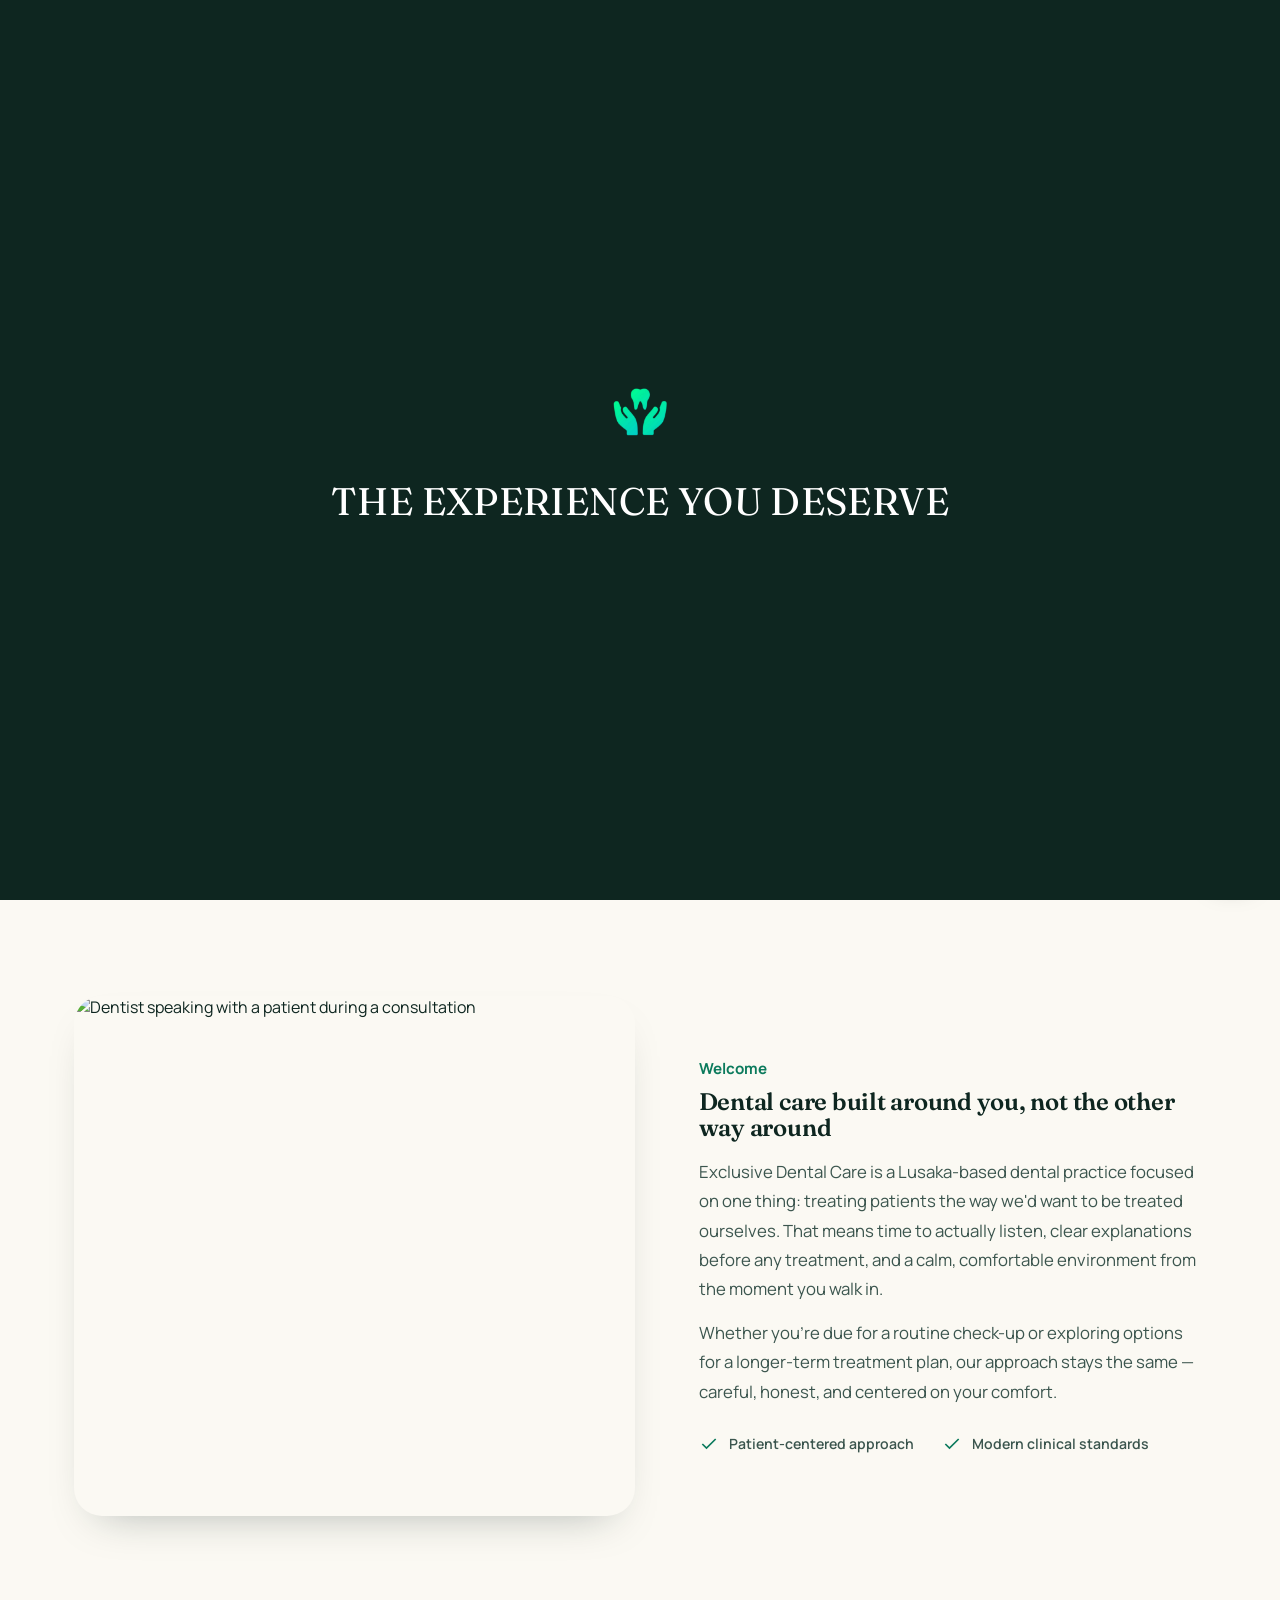
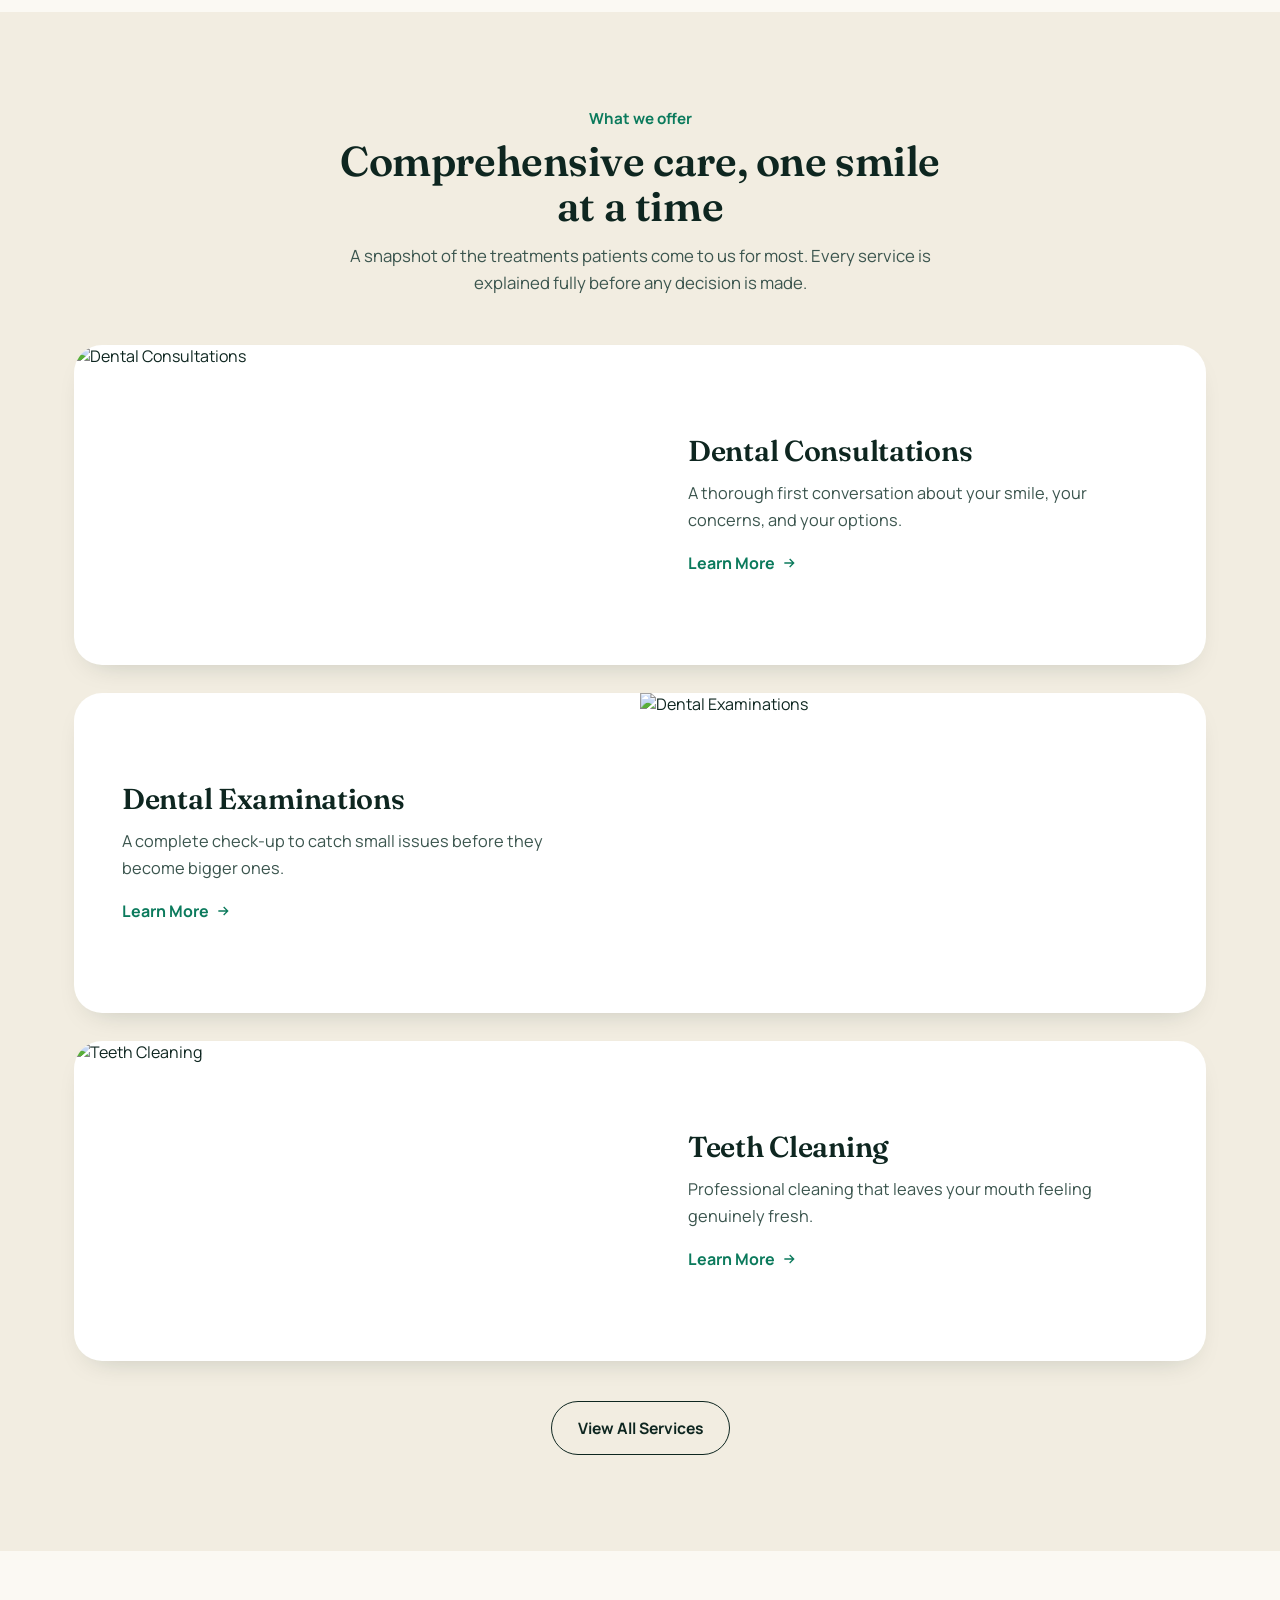
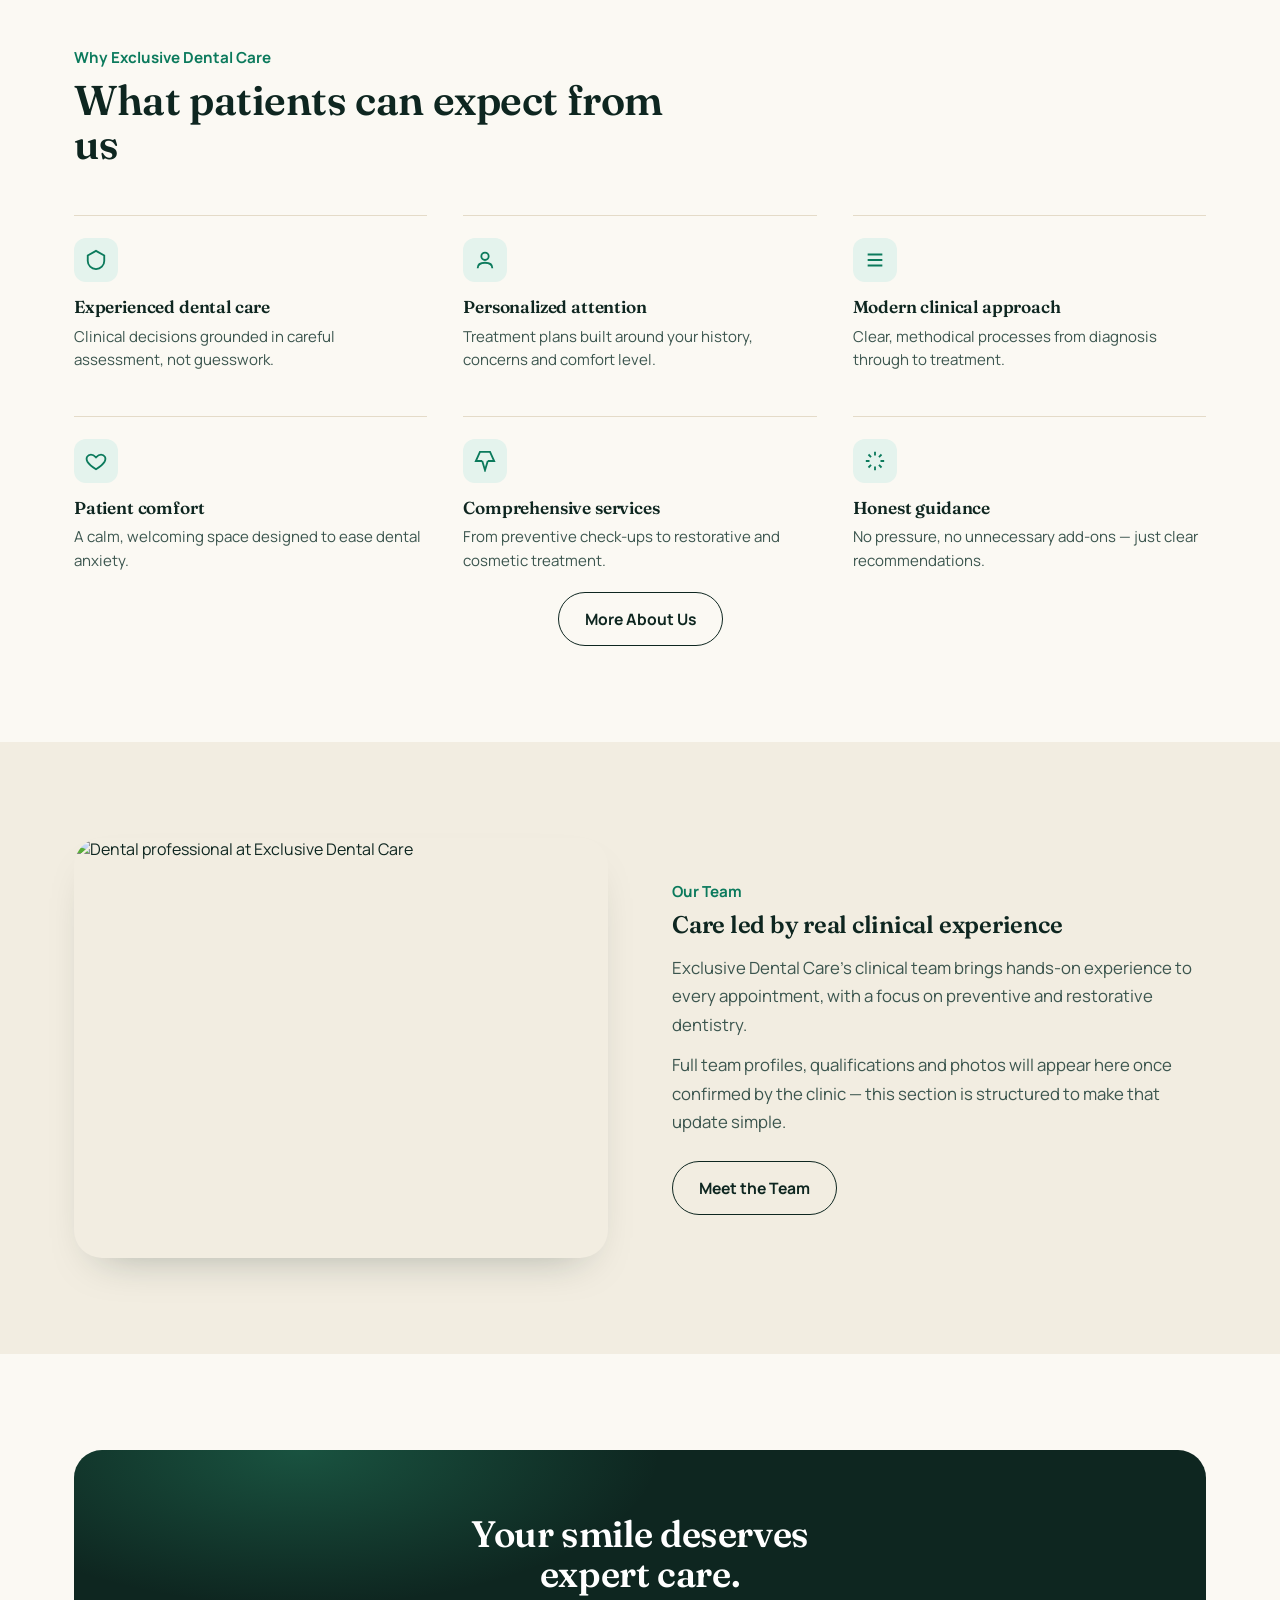
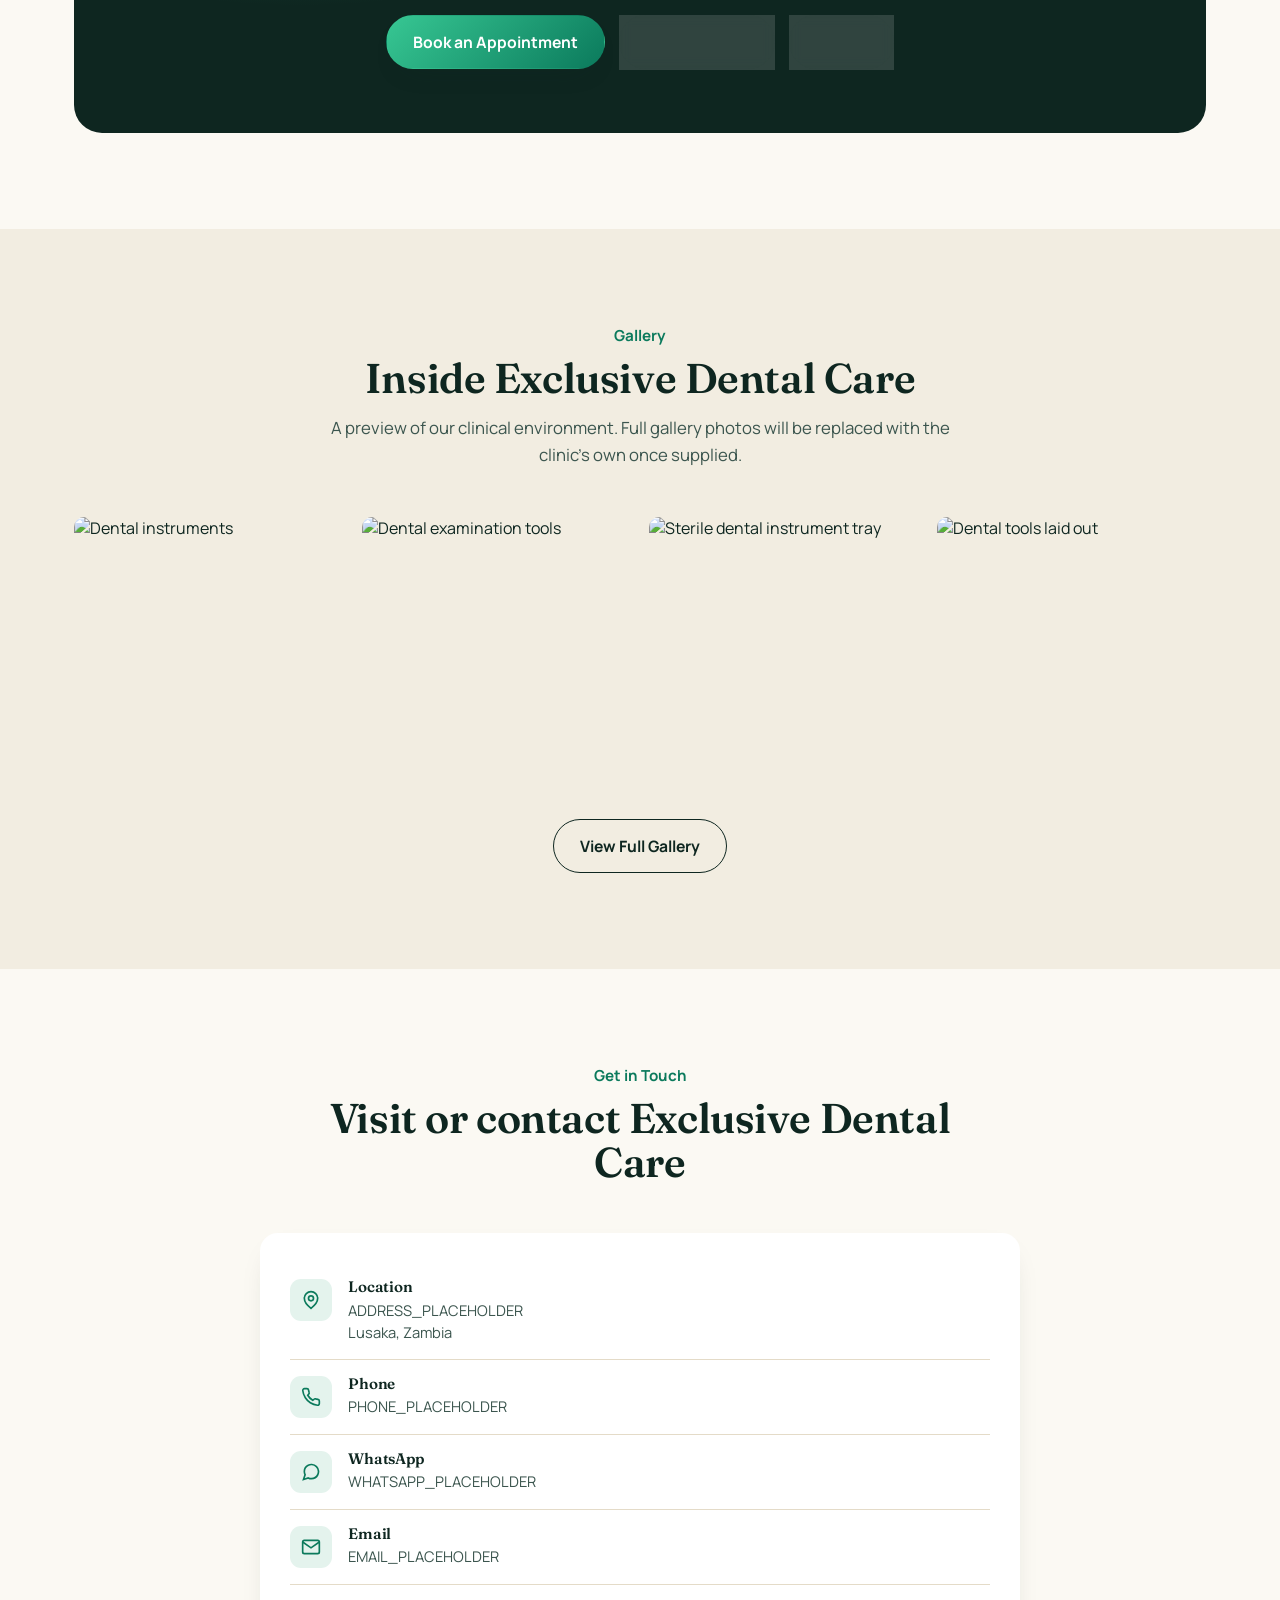
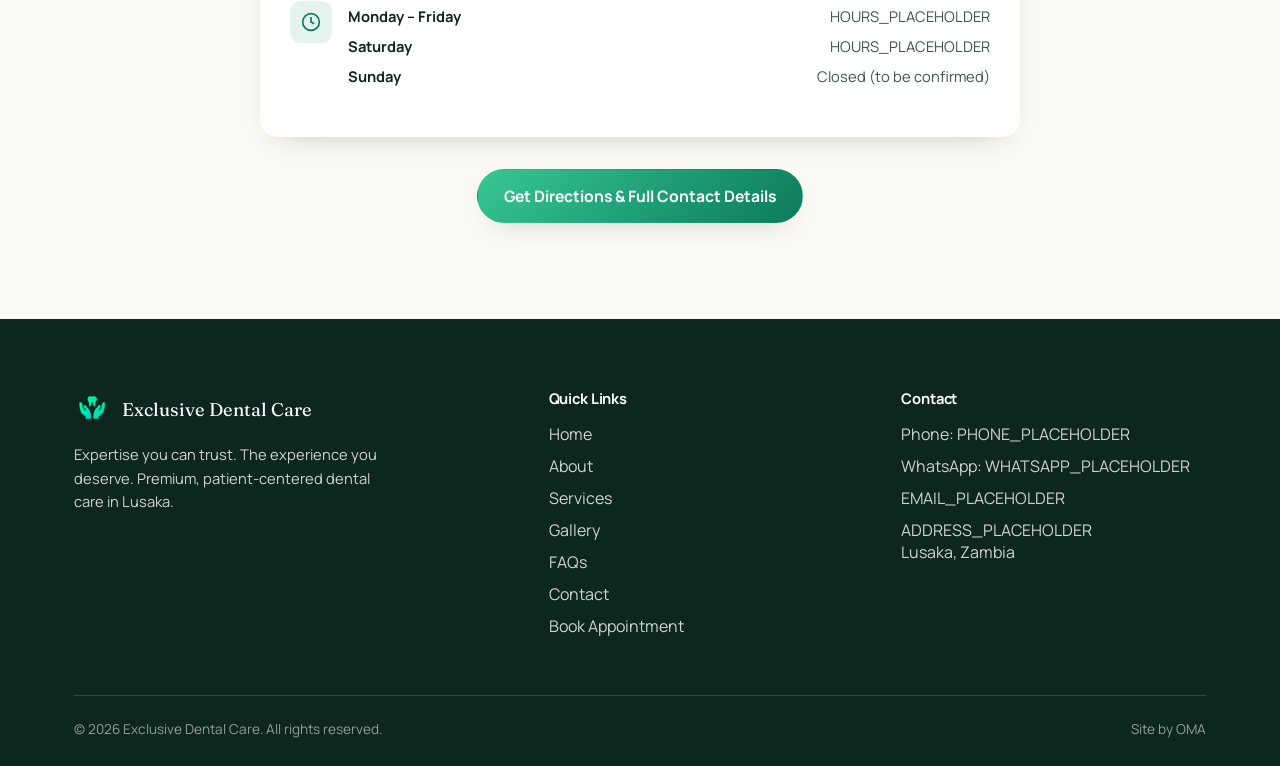
==== index.html @ cfd2ac11 "Add files via upload" ====
<!DOCTYPE html>
<html lang="en">
<head>
<meta charset="UTF-8">
<meta name="viewport" content="width=device-width, initial-scale=1.0">
<title>Exclusive Dental Care | Premium Dentist in Lusaka, Zambia</title>
<meta name="description" content="Exclusive Dental Care is a premium dental clinic in Lusaka, Zambia. Expertise you can trust, the experience you deserve — book your appointment today.">
<meta property="og:title" content="Exclusive Dental Care | Lusaka, Zambia">
<meta property="og:description" content="Premium, patient-centered dental care in Lusaka. Expertise you can trust. The experience you deserve.">
<meta property="og:type" content="website">
<meta property="og:image" content="assets/images/logo.png">
<link rel="icon" href="assets/images/logo.png">
<link rel="stylesheet" href="assets/css/style.css">
</head>
<body>

<div id="welcome" role="dialog" aria-label="Welcome animation">
  <img class="w-logo" src="assets/images/logo.png" alt="">
  <div class="w-line-wrap">
    <div class="w-line l1">EXPERTISE YOU CAN TRUST</div>
    <div class="w-line l2">THE EXPERIENCE YOU DESERVE</div>
  </div>
</div>

<a href="#main" class="skip-link">Skip to content</a>

<header class="nav" data-scrolled="false">
  <div class="container">
    <a href="index.html" class="brand"><img src="assets/images/logo.png" alt="Exclusive Dental Care logo"><span>Exclusive Dental Care</span></a>
    <nav class="nav-links" aria-label="Primary">
      <a href="index.html" aria-current="page">Home</a>
      <a href="about.html">About</a>
      <a href="services.html">Services</a>
      <a href="team.html">Our Team</a>
      <a href="gallery.html">Gallery</a>
      <a href="faq.html">FAQs</a>
      <a href="contact.html">Contact</a>
    </nav>
    <div class="nav-cta">
      <a href="appointment.html" class="btn btn-primary btn-sm">Book Appointment</a>
    </div>
    <button class="nav-burger" aria-expanded="false" aria-controls="mobileMenu" aria-label="Open menu"><span></span><span></span><span></span></button>
  </div>
</header>
<nav class="mobile-menu" id="mobileMenu" data-open="false" aria-label="Mobile">
  <a href="index.html">Home</a>
  <a href="about.html">About</a>
  <a href="services.html">Services</a>
  <a href="team.html">Our Team</a>
  <a href="gallery.html">Gallery</a>
  <a href="faq.html">FAQs</a>
  <a href="contact.html">Contact</a>
  <div class="mm-cta">
    <a href="appointment.html" class="btn btn-primary btn-block">Book an Appointment</a>
    <a href="#" data-whatsapp class="btn btn-whatsapp btn-block">WhatsApp Us</a>
    <a href="#" data-tel class="btn btn-ghost btn-block">Call the Clinic</a>
  </div>
</nav>

<main id="main">

  <section class="hero">
    <div class="hero-slides">
      <div class="hero-slide" data-active="true" style="background-image:url('https://images.unsplash.com/photo-1777331903190-341a3dd0441b?auto=format&fit=crop&w=1800&q=80')"></div>
      <div class="hero-slide" style="background-image:url('https://images.unsplash.com/photo-1698749778813-ad5f2814e50f?auto=format&fit=crop&w=1800&q=80')"></div>
    </div>
    <div class="hero-content">
      <div class="hero-inner">
        <span class="hero-kicker">Lusaka, Zambia · Open Daily</span>
        <h1 class="hero-headline">
          <span class="hh-text" data-active="true">Expertise You Can Trust</span>
          <span class="hh-text">The Experience You Deserve</span>
        </h1>
        <p class="hero-sub">Premium, patient-centered dental care in Lusaka — from routine check-ups to advanced restorative treatment.</p>
        <div class="hero-ctas">
          <a href="appointment.html" class="btn btn-primary">Book an Appointment</a>
          <a href="services.html" class="btn btn-light">Explore Our Services</a>
        </div>
      </div>
    </div>
    <div class="hero-dots" aria-hidden="true">
      <button data-active="true" aria-label="Slide 1"></button>
      <button aria-label="Slide 2"></button>
    </div>
  </section>

  <section>
    <div class="container intro-grid">
      <img src="https://images.unsplash.com/photo-1777331903190-341a3dd0441b?auto=format&fit=crop&w=1200&q=80" alt="Dentist speaking with a patient during a consultation" loading="lazy" class="reveal">
      <div class="intro-copy reveal">
        <span class="kicker">Welcome</span>
        <h2>Dental care built around you, not the other way around</h2>
        <p>Exclusive Dental Care is a Lusaka-based dental practice focused on one thing: treating patients the way we'd want to be treated ourselves. That means time to actually listen, clear explanations before any treatment, and a calm, comfortable environment from the moment you walk in.</p>
        <p>Whether you're due for a routine check-up or exploring options for a longer-term treatment plan, our approach stays the same — careful, honest, and centered on your comfort.</p>
        <div class="badge-row">
          <span class="badge"><svg width="20" height="20" viewBox="0 0 24 24" fill="none" stroke="currentColor" stroke-width="2"><path d="M20 6 9 17l-5-5"/></svg>Patient-centered approach</span>
          <span class="badge"><svg width="20" height="20" viewBox="0 0 24 24" fill="none" stroke="currentColor" stroke-width="2"><path d="M20 6 9 17l-5-5"/></svg>Modern clinical standards</span>
        </div>
      </div>
    </div>
  </section>

  <section style="background:var(--sand)">
    <div class="container">
      <div class="section-head center reveal">
        <span class="kicker">What we offer</span>
        <h2>Comprehensive care, one smile at a time</h2>
        <p>A snapshot of the treatments patients come to us for most. Every service is explained fully before any decision is made.</p>
      </div>
      <div class="feature-cards" id="servicesPreview"></div>
      <div style="text-align:center;margin-top:40px" class="reveal">
        <a href="services.html" class="btn btn-ghost">View All Services</a>
      </div>
    </div>
  </section>

  <section>
    <div class="container">
      <div class="section-head reveal">
        <span class="kicker">Why Exclusive Dental Care</span>
        <h2>What patients can expect from us</h2>
      </div>
      <div class="feature-row">
        <div class="feature reveal">
          <div class="ficon"><svg width="22" height="22" viewBox="0 0 24 24" fill="none" stroke="currentColor" stroke-width="2"><path d="M12 2 3 7v6c0 5 4 8.5 9 9 5-.5 9-4 9-9V7z"/></svg></div>
          <h3>Experienced dental care</h3>
          <p>Clinical decisions grounded in careful assessment, not guesswork.</p>
        </div>
        <div class="feature reveal">
          <div class="ficon"><svg width="22" height="22" viewBox="0 0 24 24" fill="none" stroke="currentColor" stroke-width="2"><circle cx="12" cy="8" r="4"/><path d="M4 21c0-4 3.5-6 8-6s8 2 8 6"/></svg></div>
          <h3>Personalized attention</h3>
          <p>Treatment plans built around your history, concerns and comfort level.</p>
        </div>
        <div class="feature reveal">
          <div class="ficon"><svg width="22" height="22" viewBox="0 0 24 24" fill="none" stroke="currentColor" stroke-width="2"><path d="M4 12h16M4 6h16M4 18h16"/></svg></div>
          <h3>Modern clinical approach</h3>
          <p>Clear, methodical processes from diagnosis through to treatment.</p>
        </div>
        <div class="feature reveal">
          <div class="ficon"><svg width="22" height="22" viewBox="0 0 24 24" fill="none" stroke="currentColor" stroke-width="2"><path d="M12 21s-7-4.35-9.5-8.5C.5 8.5 3 5 6.5 5c2 0 3.5 1 5.5 3 2-2 3.5-3 5.5-3 3.5 0 6 3.5 4 7.5C19 16.65 12 21 12 21Z"/></svg></div>
          <h3>Patient comfort</h3>
          <p>A calm, welcoming space designed to ease dental anxiety.</p>
        </div>
        <div class="feature reveal">
          <div class="ficon"><svg width="22" height="22" viewBox="0 0 24 24" fill="none" stroke="currentColor" stroke-width="2"><path d="M9 12 2 12 6.5 2h11L22 12h-7"/><path d="m9 12 3 10 3-10"/></svg></div>
          <h3>Comprehensive services</h3>
          <p>From preventive check-ups to restorative and cosmetic treatment.</p>
        </div>
        <div class="feature reveal">
          <div class="ficon"><svg width="22" height="22" viewBox="0 0 24 24" fill="none" stroke="currentColor" stroke-width="2"><path d="M12 2v4M12 18v4M4.9 4.9l2.8 2.8M16.3 16.3l2.8 2.8M2 12h4M18 12h4M4.9 19.1l2.8-2.8M16.3 7.7l2.8-2.8"/></svg></div>
          <h3>Honest guidance</h3>
          <p>No pressure, no unnecessary add-ons — just clear recommendations.</p>
        </div>
      </div>
      <div style="text-align:center;margin-top:12px" class="reveal">
        <a href="about.html" class="btn btn-ghost">More About Us</a>
      </div>
    </div>
  </section>

  <section style="background:var(--sand)">
    <div class="container two-col">
      <img src="https://images.unsplash.com/photo-1777445826358-f95518f49b44?auto=format&fit=crop&w=1000&q=80" alt="Dental professional at Exclusive Dental Care" loading="lazy" style="border-radius:var(--radius-lg);box-shadow:var(--shadow-soft);height:420px;width:100%;object-fit:cover" class="reveal">
      <div class="reveal">
        <span class="kicker">Our Team</span>
        <h2 style="margin-bottom:16px">Care led by real clinical experience</h2>
        <p style="color:var(--ink-soft);line-height:1.7;font-size:1.05rem;margin-bottom:12px">Exclusive Dental Care's clinical team brings hands-on experience to every appointment, with a focus on preventive and restorative dentistry.</p>
        <p style="color:var(--ink-soft);line-height:1.7;font-size:1.05rem;">Full team profiles, qualifications and photos will appear here once confirmed by the clinic — this section is structured to make that update simple.</p>
        <div style="margin-top:24px"><a href="team.html" class="btn btn-ghost">Meet the Team</a></div>
      </div>
    </div>
  </section>

  <section>
    <div class="container">
      <div class="cta-band reveal">
        <h2>Your smile deserves expert care.</h2>
        <div class="cta-row">
          <a href="appointment.html" class="btn btn-primary">Book an Appointment</a>
          <a href="#" data-whatsapp class="btn btn-light">WhatsApp Us</a>
          <a href="#" data-tel class="btn btn-light">Call Us</a>
        </div>
      </div>
    </div>
  </section>

  <section style="background:var(--sand)">
    <div class="container">
      <div class="section-head center reveal">
        <span class="kicker">Gallery</span>
        <h2>Inside Exclusive Dental Care</h2>
        <p>A preview of our clinical environment. Full gallery photos will be replaced with the clinic's own once supplied.</p>
      </div>
      <div class="gallery-strip reveal">
        <a href="gallery.html"><img src="https://images.unsplash.com/photo-1642844744022-d76a9af3711a?auto=format&fit=crop&w=500&q=80" alt="Dental instruments" loading="lazy"></a>
        <a href="gallery.html"><img src="https://images.unsplash.com/photo-1606811856475-5e6fcdc6e509?auto=format&fit=crop&w=500&q=80" alt="Dental examination tools" loading="lazy"></a>
        <a href="gallery.html"><img src="https://images.unsplash.com/photo-1643660527090-bea721ad71f8?auto=format&fit=crop&w=500&q=80" alt="Sterile dental instrument tray" loading="lazy"></a>
        <a href="gallery.html"><img src="https://images.unsplash.com/photo-1643660527095-bfb19b49994a?auto=format&fit=crop&w=500&q=80" alt="Dental tools laid out" loading="lazy"></a>
      </div>
      <div style="text-align:center;margin-top:32px" class="reveal"><a href="gallery.html" class="btn btn-ghost">View Full Gallery</a></div>
    </div>
  </section>

  <section>
    <div class="container">
      <div class="section-head center reveal">
        <span class="kicker">Get in Touch</span>
        <h2>Visit or contact Exclusive Dental Care</h2>
      </div>
      <div class="contact-info-card reveal" style="max-width:760px;margin:0 auto">
        <div class="contact-row">
          <div class="ic"><svg width="20" height="20" viewBox="0 0 24 24" fill="none" stroke="currentColor" stroke-width="2"><path d="M20 10c0 6-8 12-8 12S4 16 4 10a8 8 0 1 1 16 0Z"/><circle cx="12" cy="10" r="3"/></svg></div>
          <div><h4>Location</h4><p data-address-display></p></div>
        </div>
        <div class="contact-row">
          <div class="ic"><svg width="20" height="20" viewBox="0 0 24 24" fill="none" stroke="currentColor" stroke-width="2"><path d="M22 16.92v3a2 2 0 0 1-2.18 2 19.8 19.8 0 0 1-8.63-3.07 19.5 19.5 0 0 1-6-6A19.8 19.8 0 0 1 2.11 4.18 2 2 0 0 1 4.1 2h3a2 2 0 0 1 2 1.72c.12.9.33 1.79.63 2.65a2 2 0 0 1-.45 2.11L8.09 9.91a16 16 0 0 0 6 6l1.43-1.19a2 2 0 0 1 2.11-.45c.86.3 1.75.51 2.65.63A2 2 0 0 1 22 16.92Z"/></svg></div>
          <div><h4>Phone</h4><a href="#" data-tel data-phone-display></a></div>
        </div>
        <div class="contact-row">
          <div class="ic"><svg width="20" height="20" viewBox="0 0 24 24" fill="none" stroke="currentColor" stroke-width="2"><path d="M21 11.5a8.38 8.38 0 0 1-.9 3.8 8.5 8.5 0 0 1-7.6 4.7 8.38 8.38 0 0 1-3.8-.9L3 21l1.9-5.7a8.38 8.38 0 0 1-.9-3.8 8.5 8.5 0 0 1 4.7-7.6 8.38 8.38 0 0 1 3.8-.9h.5a8.48 8.48 0 0 1 8 8v.5Z"/></svg></div>
          <div><h4>WhatsApp</h4><a href="#" data-whatsapp data-whatsapp-display></a></div>
        </div>
        <div class="contact-row">
          <div class="ic"><svg width="20" height="20" viewBox="0 0 24 24" fill="none" stroke="currentColor" stroke-width="2"><rect x="2" y="4" width="20" height="16" rx="2"/><path d="m22 6-10 7L2 6"/></svg></div>
          <div><h4>Email</h4><a href="#" data-mail data-email-display></a></div>
        </div>
        <div class="contact-row">
          <div class="ic"><svg width="20" height="20" viewBox="0 0 24 24" fill="none" stroke="currentColor" stroke-width="2"><circle cx="12" cy="12" r="10"/><path d="M12 6v6l4 2"/></svg></div>
          <div style="flex:1" data-hours></div>
        </div>
      </div>
      <div style="text-align:center;margin-top:32px" class="reveal"><a href="contact.html" class="btn btn-primary">Get Directions &amp; Full Contact Details</a></div>
    </div>
  </section>

</main>

<footer>
  <div class="container">
    <div class="footer-grid">
      <div>
        <div class="footer-brand"><img src="assets/images/logo.png" alt=""><span>Exclusive Dental Care</span></div>
        <p style="max-width:34ch;line-height:1.6;font-size:.92rem;">Expertise you can trust. The experience you deserve. Premium, patient-centered dental care in Lusaka.</p>
      </div>
      <div>
        <h4>Quick Links</h4>
        <ul>
          <li><a href="index.html">Home</a></li>
          <li><a href="about.html">About</a></li>
          <li><a href="services.html">Services</a></li>
          <li><a href="gallery.html">Gallery</a></li>
          <li><a href="faq.html">FAQs</a></li>
          <li><a href="contact.html">Contact</a></li>
          <li><a href="appointment.html">Book Appointment</a></li>
        </ul>
      </div>
      <div>
        <h4>Contact</h4>
        <ul>
          <li><a href="#" data-tel>Phone: <span data-phone-display></span></a></li>
          <li><a href="#" data-whatsapp>WhatsApp: <span data-whatsapp-display></span></a></li>
          <li><a href="#" data-mail data-email-display></a></li>
          <li><span data-address-display></span></li>
        </ul>
      </div>
    </div>
    <div class="footer-bottom">
      <span>© <span data-year></span> Exclusive Dental Care. All rights reserved.</span>
      <span>Site by OMA</span>
    </div>
  </div>
</footer>

<div class="lightbox" data-open="false"><button class="lightbox-close" aria-label="Close">✕</button><img src="" alt=""></div>

<script src="assets/js/config.js"></script>
<script>
  const grid = document.getElementById('servicesPreview');
  SERVICES.slice(0,3).forEach(s => {
    grid.insertAdjacentHTML('beforeend', `
      <div class="card-feature reveal">
        <div class="cf-img"><img src="${s.image}" alt="${s.name}" loading="lazy"></div>
        <div class="cf-body">
          <h3>${s.name}</h3>
          <p>${s.short}</p>
          <a class="card-link" href="services.html#${s.id}">Learn More <svg width="16" height="16" viewBox="0 0 24 24" fill="none" stroke="currentColor" stroke-width="2"><path d="M5 12h14M13 6l6 6-6 6"/></svg></a>
        </div>
      </div>`);
  });
</script>
<button class="wa-float" data-whatsapp aria-label="Chat on WhatsApp">
  <svg width="28" height="28" viewBox="0 0 24 24" fill="currentColor"><path d="M12.04 2C6.58 2 2.13 6.45 2.13 11.91c0 1.75.46 3.45 1.32 4.95L2 22l5.29-1.39a9.9 9.9 0 0 0 4.75 1.21h.01c5.46 0 9.9-4.45 9.9-9.91C21.96 6.45 17.5 2 12.04 2Zm5.8 14.01c-.24.68-1.4 1.3-1.93 1.38-.5.08-1.12.11-1.8-.11-.42-.13-.95-.31-1.64-.6-2.88-1.24-4.75-4.14-4.9-4.33-.14-.19-1.17-1.56-1.17-2.98s.73-2.11 1-2.4c.24-.27.53-.34.71-.34h.5c.16 0 .38-.02.58.45.24.56.8 1.94.87 2.08.07.14.11.31.02.5-.09.19-.14.31-.28.47-.14.16-.29.36-.42.48-.14.13-.29.28-.13.55.16.27.71 1.17 1.53 1.9 1.05.94 1.94 1.23 2.21 1.37.27.14.43.12.59-.05.16-.17.68-.79.87-1.06.19-.27.37-.22.61-.13.25.09 1.6.75 1.87.89.27.14.45.2.51.32.07.12.07.68-.17 1.36Z"/></svg>
</button>
<script src="assets/js/main.js"></script>
</body>
</html>
---- assets/css/style.css ----
/* =========================================================================
   EXCLUSIVE DENTAL CARE — DESIGN SYSTEM
   Palette:  deep teal ink, emerald-to-teal brand gradient, warm cream base,
             soft sand surface, quiet gold hairline accent (used sparingly).
   Type:     Fraunces (display/serif) + Manrope (body/UI)
   ========================================================================= */

@import url('https://fonts.googleapis.com/css2?family=Fraunces:opsz,wght@9..144,400;9..144,500;9..144,600;9..144,700&family=Manrope:wght@400;500;600;700;800&display=swap');

:root{
  --ink:        #0E2620;
  --ink-soft:   #3B554E;
  --teal-deep:  #0B7A5C;
  --teal:       #12966E;
  --teal-light: #37C793;
  --teal-pale:  #E4F3ED;
  --gold:       #B8933B;
  --cream:      #FBF9F3;
  --sand:       #F2EDE1;
  --sand-line:  #E4DBC8;
  --white:      #FFFFFF;
  --shadow-soft: 0 20px 45px -25px rgba(14,38,32,.35);
  --shadow-card: 0 12px 30px -18px rgba(14,38,32,.28);
  --radius-lg: 28px;
  --radius-md: 18px;
  --radius-sm: 10px;
  --maxw: 1180px;
  --nav-h: 84px;
  --ease: cubic-bezier(.22,.61,.36,1);
}

*,*::before,*::after{ box-sizing:border-box; }
html{ scroll-behavior:smooth; scroll-padding-top: var(--nav-h); }
@media (prefers-reduced-motion: reduce){
  html{ scroll-behavior:auto; }
  *,*::before,*::after{ animation-duration:.001ms !important; animation-iteration-count:1 !important; transition-duration:.001ms !important; scroll-behavior:auto !important; }
}

body{
  margin:0;
  font-family:'Manrope',sans-serif;
  color:var(--ink);
  background:var(--cream);
  -webkit-font-smoothing:antialiased;
  overflow-x:hidden;
}

img{ max-width:100%; display:block; }
a{ color:inherit; text-decoration:none; }
button{ font-family:inherit; cursor:pointer; }
ul{ margin:0; padding:0; list-style:none; }
h1,h2,h3,h4{ font-family:'Fraunces',serif; margin:0; font-weight:600; letter-spacing:-.01em; line-height:1.08; }
p{ margin:0; }

.container{ max-width:var(--maxw); margin:0 auto; padding:0 24px; }
section{ padding: 96px 0; }
@media (max-width:720px){ section{ padding:64px 0; } }

.eyebrow-free{ /* intentionally no ALL-CAPS eyebrow labels used site-wide */ }

/* ---------- focus & accessibility ---------- */
a:focus-visible, button:focus-visible, input:focus-visible, textarea:focus-visible, select:focus-visible{
  outline: 3px solid var(--teal-light);
  outline-offset: 3px;
  border-radius: 6px;
}
.skip-link{
  position:absolute; left:12px; top:-60px; background:var(--ink); color:#fff;
  padding:10px 16px; border-radius:8px; z-index:1000; transition:top .2s var(--ease);
}
.skip-link:focus{ top:12px; }

/* ---------- buttons ---------- */
.btn{
  display:inline-flex; align-items:center; justify-content:center; gap:8px;
  padding:15px 26px; border-radius:100px; font-weight:700; font-size:.98rem;
  border:1.5px solid transparent; transition:transform .25s var(--ease), box-shadow .25s var(--ease), background .25s var(--ease), color .25s var(--ease);
  white-space:nowrap;
}
.btn-primary{ background:linear-gradient(135deg,var(--teal-light),var(--teal-deep)); color:#fff; box-shadow:var(--shadow-card); }
.btn-primary:hover{ transform:translateY(-2px); box-shadow:0 18px 34px -16px rgba(11,122,92,.55); }
.btn-ghost{ background:transparent; color:var(--ink); border-color:var(--ink); }
.btn-ghost:hover{ background:var(--ink); color:#fff; }
.btn-whatsapp{ background:#fff; color:var(--teal-deep); border-color:var(--teal-deep); }
.btn-whatsapp:hover{ background:var(--teal-deep); color:#fff; }
.btn-light{ background:rgba(255,255,255,.14); color:#fff; border-color:rgba(255,255,255,.55); backdrop-filter:blur(6px); }
.btn-light:hover{ background:#fff; color:var(--teal-deep); }
.btn-sm{ padding:10px 20px; font-size:.88rem; }
.btn-block{ width:100%; }

/* ---------- welcome intro animation ---------- */
#welcome{
  position:fixed; inset:0; z-index:9999; background:var(--ink);
  display:flex; align-items:center; justify-content:center; flex-direction:column;
  gap:28px; transition:opacity .7s var(--ease), visibility .7s var(--ease);
}
#welcome[data-hide="true"]{ opacity:0; visibility:hidden; pointer-events:none; }
#welcome .w-logo{ width:74px; height:74px; opacity:0; transform:scale(.85); animation:wFade .9s var(--ease) forwards; }
.w-line-wrap{ position:relative; width:min(92vw,760px); min-height:2.6em; }
#welcome .w-line{
  position:absolute; inset:0; display:flex; align-items:center; justify-content:center;
  font-family:'Fraunces',serif; color:#fff; font-size:clamp(1.35rem,4.4vw,2.4rem);
  text-align:center; opacity:0; padding:0 24px; letter-spacing:.01em;
}
#welcome .w-line.l1{ animation:wFadeInOut 1.55s var(--ease) .5s forwards; }
#welcome .w-line.l2{ animation:wFade .9s var(--ease) 2.05s forwards; }
@keyframes wFade{ from{ opacity:0; transform:translateY(10px);} to{ opacity:1; transform:translateY(0);} }
@keyframes wFadeInOut{
  0%{ opacity:0; transform:translateY(10px); }
  18%{ opacity:1; transform:translateY(0); }
  72%{ opacity:1; transform:translateY(0); }
  100%{ opacity:0; transform:translateY(-10px); }
}
@media (prefers-reduced-motion: reduce){
  #welcome{ transition:none; }
  #welcome .w-logo{ animation:none !important; opacity:1 !important; transform:none !important; }
  #welcome .w-line{ animation:none !important; }
  #welcome .w-line.l1{ opacity:0 !important; }
  #welcome .w-line.l2{ opacity:1 !important; position:relative !important; }
}

/* ---------- navigation ---------- */
.nav{
  position:fixed; top:0; left:0; right:0; z-index:500; height:var(--nav-h);
  display:flex; align-items:center; background:rgba(251,249,243,.85); backdrop-filter:blur(10px);
  border-bottom:1px solid transparent; transition:border-color .3s, background .3s;
}
.nav[data-scrolled="true"]{ border-color:var(--sand-line); }
.nav .container{ display:flex; align-items:center; justify-content:space-between; width:100%; }
.brand{ display:flex; align-items:center; gap:12px; font-family:'Fraunces',serif; font-weight:600; font-size:1.18rem; color:var(--ink); }
.brand img{ width:38px; height:38px; }
.nav-links{ display:flex; align-items:center; gap:34px; }
.nav-links a{ font-weight:600; font-size:.96rem; color:var(--ink-soft); transition:color .2s; position:relative; }
.nav-links a:hover, .nav-links a[aria-current="page"]{ color:var(--teal-deep); }
.nav-links a[aria-current="page"]::after{ content:""; position:absolute; left:0; right:0; bottom:-8px; height:2px; background:var(--teal-deep); border-radius:2px; }
.nav-cta{ display:flex; align-items:center; gap:12px; }
.nav-burger{ display:none; }

@media (max-width:960px){
  .nav-links{ display:none; }
  .nav-cta .btn:not(.btn-primary){ display:none; }
  .nav-burger{
    display:flex; flex-direction:column; gap:5px; width:42px; height:42px;
    align-items:center; justify-content:center; background:var(--ink); border:none;
    border-radius:12px; z-index:600; transition:background .2s;
  }
  .nav-burger span{ width:18px; height:2px; background:#fff; border-radius:2px; transition:transform .3s var(--ease), opacity .3s var(--ease); }
  .nav-burger[aria-expanded="true"] span:nth-child(1){ transform:translateY(7px) rotate(45deg); }
  .nav-burger[aria-expanded="true"] span:nth-child(2){ opacity:0; }
  .nav-burger[aria-expanded="true"] span:nth-child(3){ transform:translateY(-7px) rotate(-45deg); }

  .mobile-menu{
    position:fixed; inset:0; top:var(--nav-h); background:var(--cream); z-index:400;
    transform:translateX(100%); transition:transform .4s var(--ease);
    padding:32px 24px; display:flex; flex-direction:column; gap:6px; overflow-y:auto;
  }
  .mobile-menu[data-open="true"]{ transform:translateX(0); }
  .mobile-menu a{ font-family:'Fraunces',serif; font-size:1.5rem; padding:14px 4px; border-bottom:1px solid var(--sand-line); color:var(--ink); }
  .mobile-menu .mm-cta{ margin-top:20px; display:flex; flex-direction:column; gap:12px; }
}
@media (min-width:961px){ .mobile-menu{ display:none; } }

/* ---------- hero ---------- */
.hero{
  position:relative; min-height:100vh; min-height:100svh; display:flex; align-items:flex-end;
  color:#fff; overflow:hidden; padding-top:var(--nav-h);
}
.hero-slides{ position:absolute; inset:0; z-index:0; }
.hero-slide{
  position:absolute; inset:0; background-size:cover; background-position:center;
  opacity:0; transition:opacity 1.6s var(--ease);
}
.hero-slide[data-active="true"]{ opacity:1; }
.hero-slides::after{
  content:""; position:absolute; inset:0;
  background:linear-gradient(180deg, rgba(11,26,22,.35) 0%, rgba(11,26,22,.55) 55%, rgba(8,20,17,.92) 100%);
}
.hero-content{ position:relative; z-index:1; padding:0 24px 88px; width:100%; }
.hero-inner{ max-width:var(--maxw); margin:0 auto; text-align:left; display:flex; flex-direction:column; align-items:flex-start; gap:18px; }
.hero-kicker{
  color:var(--teal-light); font-weight:800; font-size:.82rem; letter-spacing:.14em;
  text-transform:uppercase; display:block;
}
.hero-headline{
  font-size:clamp(2.1rem,6vw,4.1rem); font-weight:600; max-width:14ch;
  min-height:2.3em; text-align:left; position:relative; width:100%;
}
.hero-headline .hh-text{
  opacity:0; transform:translateY(14px); transition:opacity .9s var(--ease), transform .9s var(--ease);
  position:absolute; inset:0; display:flex; align-items:center;
}
.hero-headline .hh-text[data-active="true"]{ opacity:1; transform:translateY(0); position:relative; }
.hero-sub{ font-size:1.08rem; color:rgba(255,255,255,.85); max-width:46ch; }
.hero-ctas{ display:flex; flex-wrap:wrap; gap:14px; justify-content:flex-start; margin-top:6px; }
.hero-dots{
  position:absolute; right:22px; top:50%; transform:translateY(-50%); z-index:2;
  display:flex; flex-direction:column; gap:10px; align-items:center;
}
.hero-dots button{
  width:6px; height:6px; border-radius:50%; background:rgba(255,255,255,.4);
  border:none; padding:0; transition:height .3s var(--ease), background .3s;
}
.hero-dots button[data-active="true"]{ height:28px; border-radius:6px; background:var(--teal-light); }
@media (max-width:640px){ .hero-dots{ right:14px; } }

/* floating whatsapp button — persistent, all pages */
.wa-float{
  position:fixed; right:20px; bottom:20px; width:56px; height:56px; border-radius:50%;
  background:#25D366; color:#fff; display:flex; align-items:center; justify-content:center;
  box-shadow:0 12px 28px -8px rgba(0,0,0,.4); z-index:450; transition:transform .25s var(--ease);
}
.wa-float:hover{ transform:scale(1.08); }
@media (max-width:640px){ .wa-float{ width:50px; height:50px; right:16px; bottom:16px; } }

/* ---------- section headers ---------- */
.section-head{ max-width:640px; margin-bottom:48px; }
.section-head.center{ margin-left:auto; margin-right:auto; text-align:center; }
.section-head h2{ font-size:clamp(1.7rem,3.4vw,2.6rem); }
.section-head p{ margin-top:14px; color:var(--ink-soft); font-size:1.05rem; line-height:1.6; }
.kicker{ color:var(--teal-deep); font-weight:700; font-size:.95rem; margin-bottom:10px; display:block; }

/* ---------- welcome/intro copy section ---------- */
.intro-grid{ display:grid; grid-template-columns:1.05fr .95fr; gap:64px; align-items:center; }
.intro-grid img{ border-radius:var(--radius-lg); box-shadow:var(--shadow-soft); width:100%; height:520px; object-fit:cover; }
.intro-copy p{ color:var(--ink-soft); line-height:1.75; font-size:1.05rem; margin-top:16px; }
.intro-copy p + p{ margin-top:14px; }
@media (max-width:900px){
  .intro-grid{ grid-template-columns:1fr; gap:36px; }
  .intro-grid img{ height:320px; order:-1; }
}

/* ---------- service cards (compact grid — used on services.html style contexts) ---------- */
.grid-3{ display:grid; grid-template-columns:repeat(3,1fr); gap:28px; }
.grid-4{ display:grid; grid-template-columns:repeat(4,1fr); gap:24px; }
@media (max-width:960px){ .grid-3{ grid-template-columns:repeat(2,1fr); } .grid-4{ grid-template-columns:repeat(2,1fr); } }
@media (max-width:620px){ .grid-3{ grid-template-columns:1fr; } .grid-4{ grid-template-columns:1fr; } }

.card{
  background:#fff; border-radius:var(--radius-md); overflow:hidden; box-shadow:var(--shadow-card);
  display:flex; flex-direction:column; transition:transform .35s var(--ease), box-shadow .35s var(--ease);
}
.card:hover{ transform:translateY(-6px); box-shadow:0 24px 40px -20px rgba(14,38,32,.32); }
.card img{ height:190px; width:100%; object-fit:cover; }
.card-body{ padding:24px; display:flex; flex-direction:column; gap:10px; flex:1; }
.card-body h3{ font-size:1.18rem; }
.card-body p{ color:var(--ink-soft); font-size:.96rem; line-height:1.55; flex:1; }
.card-link{ font-weight:700; color:var(--teal-deep); display:inline-flex; align-items:center; gap:6px; margin-top:4px; }
.card-link svg{ transition:transform .25s var(--ease); }
.card-link:hover svg{ transform:translateX(4px); }

/* ---------- big/full-width feature cards (homepage services preview) ---------- */
.feature-cards{ display:flex; flex-direction:column; gap:28px; }
.card-feature{
  display:grid; grid-template-columns:1fr 1fr; background:#fff; border-radius:var(--radius-lg);
  overflow:hidden; box-shadow:var(--shadow-card); transition:transform .35s var(--ease), box-shadow .35s var(--ease);
  min-height:320px;
}
.card-feature:hover{ transform:translateY(-6px); box-shadow:0 28px 46px -20px rgba(14,38,32,.32); }
.card-feature .cf-img{ height:100%; min-height:280px; overflow:hidden; }
.card-feature .cf-img img{ width:100%; height:100%; object-fit:cover; display:block; }
.card-feature .cf-body{ padding:44px 48px; display:flex; flex-direction:column; justify-content:center; gap:14px; }
.card-feature h3{ font-size:clamp(1.4rem,2.4vw,1.8rem); }
.card-feature p{ color:var(--ink-soft); font-size:1.02rem; line-height:1.65; }
.card-feature:nth-child(even){ grid-template-columns:1fr 1fr; }
.card-feature:nth-child(even) .cf-img{ order:2; }
.card-feature:nth-child(even) .cf-body{ order:1; }
@media (max-width:760px){
  .card-feature{ grid-template-columns:1fr; min-height:0; }
  .card-feature .cf-img{ height:230px; min-height:0; order:1 !important; }
  .card-feature .cf-body{ order:2 !important; padding:28px 26px; }
}

/* ---------- why-choose feature list ---------- */
.feature-row{ display:grid; grid-template-columns:repeat(3,1fr); gap:36px; }
@media (max-width:900px){ .feature-row{ grid-template-columns:1fr 1fr; } }
@media (max-width:600px){ .feature-row{ grid-template-columns:1fr; } }
.feature{ padding:8px 0; border-top:1px solid var(--sand-line); padding-top:22px; }
.feature .ficon{ width:44px; height:44px; border-radius:12px; background:var(--teal-pale); color:var(--teal-deep); display:flex; align-items:center; justify-content:center; margin-bottom:16px; }
.feature h3{ font-size:1.08rem; margin-bottom:8px; }
.feature p{ color:var(--ink-soft); font-size:.94rem; line-height:1.55; }

/* ---------- dark cta band ---------- */
.cta-band{ background:var(--ink); color:#fff; border-radius:var(--radius-lg); padding:64px 40px; text-align:center; position:relative; overflow:hidden; }
.cta-band::before{ content:""; position:absolute; inset:0; background:radial-gradient(600px 260px at 20% 0%, rgba(55,199,147,.28), transparent 60%); }
.cta-band > *{ position:relative; }
.cta-band h2{ color:#fff; font-size:clamp(1.6rem,3.6vw,2.3rem); max-width:16ch; margin:0 auto 22px; }
.cta-row{ display:flex; gap:14px; justify-content:center; flex-wrap:wrap; margin-top:10px; }

/* ---------- gallery preview strip ---------- */
.gallery-strip{ display:grid; grid-template-columns:repeat(4,1fr); gap:18px; }
.gallery-strip a{ border-radius:var(--radius-sm); overflow:hidden; aspect-ratio:1/1; display:block; position:relative; }
.gallery-strip img{ width:100%; height:100%; object-fit:cover; transition:transform .5s var(--ease); }
.gallery-strip a:hover img{ transform:scale(1.06); }
@media (max-width:760px){ .gallery-strip{ grid-template-columns:repeat(2,1fr); } }

/* ---------- footer ---------- */
footer{ background:var(--ink); color:rgba(255,255,255,.8); padding:72px 0 28px; }
.footer-grid{ display:grid; grid-template-columns:1.4fr 1fr 1fr; gap:48px; }
.footer-brand{ display:flex; align-items:center; gap:12px; margin-bottom:16px; }
.footer-brand img{ width:36px; height:36px; }
.footer-brand span{ font-family:'Fraunces',serif; color:#fff; font-size:1.15rem; }
footer h4{ font-family:'Manrope',sans-serif; font-weight:700; color:#fff; font-size:.92rem; margin-bottom:16px; }
footer ul li{ margin-bottom:10px; }
footer a:hover{ color:#fff; }
.footer-bottom{ border-top:1px solid rgba(255,255,255,.14); margin-top:48px; padding-top:24px; font-size:.85rem; display:flex; justify-content:space-between; flex-wrap:wrap; gap:10px; color:rgba(255,255,255,.55); }
@media (max-width:760px){ .footer-grid{ grid-template-columns:1fr; gap:32px; } }

/* ---------- page hero (interior pages) ---------- */
.page-hero{ padding:calc(var(--nav-h) + 56px) 0 56px; background:var(--sand); border-bottom:1px solid var(--sand-line); }
.page-hero h1{ font-size:clamp(1.9rem,4.2vw,3rem); max-width:18ch; }
.page-hero p{ margin-top:14px; color:var(--ink-soft); max-width:56ch; font-size:1.05rem; }
.crumb{ font-size:.88rem; color:var(--ink-soft); margin-bottom:14px; }
.crumb a{ color:var(--teal-deep); font-weight:700; }

/* ---------- about page ---------- */
.value-list{ display:grid; grid-template-columns:repeat(2,1fr); gap:28px; }
@media (max-width:700px){ .value-list{ grid-template-columns:1fr; } }
.value-item{ background:#fff; border-radius:var(--radius-md); padding:26px; box-shadow:var(--shadow-card); }
.value-item h3{ font-size:1.05rem; margin-bottom:8px; }
.value-item p{ color:var(--ink-soft); font-size:.95rem; line-height:1.55; }

.note-box{
  background:var(--teal-pale); border:1px solid #cfe9dc; border-radius:var(--radius-md);
  padding:22px 24px; font-size:.92rem; color:var(--ink-soft); line-height:1.6; margin-top:32px;
}

/* ---------- services page: big poster cards ---------- */
.services-grid{ display:grid; grid-template-columns:repeat(3,1fr); gap:26px; }
@media (max-width:900px){ .services-grid{ grid-template-columns:repeat(2,1fr); } }
@media (max-width:620px){ .services-grid{ grid-template-columns:1fr; } }

.service-card-big{
  background:#fff; border-radius:var(--radius-lg); overflow:hidden; box-shadow:var(--shadow-card);
  transition:transform .3s var(--ease), box-shadow .3s var(--ease);
}
.service-card-big:not([open]):hover{ transform:translateY(-6px); box-shadow:0 24px 42px -18px rgba(14,38,32,.32); }
.service-card-big[open]{ grid-column:1/-1; display:grid; grid-template-columns:360px 1fr; }

.service-poster{
  position:relative; display:block; cursor:pointer; list-style:none; aspect-ratio:1/1; overflow:hidden;
}
.service-poster::-webkit-details-marker{ display:none; }
.service-card-big[open] .service-poster{ aspect-ratio:auto; grid-column:1; grid-row:1; height:100%; min-height:300px; }
.service-poster img{ width:100%; height:100%; object-fit:cover; display:block; transition:transform .5s var(--ease); }
.service-card-big:not([open]) .service-poster:hover img{ transform:scale(1.06); }
.service-poster::after{ content:""; position:absolute; inset:0; background:linear-gradient(180deg, rgba(6,20,16,0) 42%, rgba(6,20,16,.86) 100%); }
.sp-label{ position:absolute; left:0; right:0; bottom:0; z-index:1; padding:20px 22px; display:flex; align-items:flex-end; justify-content:space-between; gap:12px; }
.sp-label h3{ color:#fff; font-size:1.15rem; line-height:1.28; }
.chev-circle{
  width:36px; height:36px; border-radius:50%; background:rgba(255,255,255,.22); backdrop-filter:blur(4px);
  display:flex; align-items:center; justify-content:center; flex-shrink:0; transition:background .3s;
}
.chev-circle svg{ transition:transform .3s var(--ease); color:#fff; }
.service-card-big[open] .chev-circle{ background:var(--teal-light); }
.service-card-big[open] .chev-circle svg{ transform:rotate(180deg); }

.service-info{ display:none; padding:32px 34px; flex-direction:column; justify-content:center; gap:2px; }
.service-card-big[open] .service-info{ display:flex; grid-column:2; grid-row:1; }
.service-info h4{ font-size:.85rem; color:var(--teal-deep); font-weight:700; margin-bottom:6px; }
.service-info p{ color:var(--ink-soft); font-size:.95rem; line-height:1.6; margin-bottom:18px; }

@media (max-width:760px){
  .service-card-big[open]{ grid-template-columns:1fr; }
  .service-card-big[open] .service-poster{ min-height:0; aspect-ratio:16/10; grid-row:1; }
  .service-card-big[open] .service-info{ grid-column:1; grid-row:2; padding:26px 24px 30px; }
}

/* ---------- team ---------- */
.team-grid{ display:grid; grid-template-columns:repeat(3,1fr); gap:28px; }
@media (max-width:900px){ .team-grid{ grid-template-columns:repeat(2,1fr); } }
@media (max-width:600px){ .team-grid{ grid-template-columns:1fr; max-width:360px; margin:0 auto; } }
.team-card{ text-align:center; }
.team-card .photo{ border-radius:var(--radius-lg); overflow:hidden; margin-bottom:18px; aspect-ratio:4/5; }
.team-card .photo img{ width:100%; height:100%; object-fit:cover; }
.team-card h3{ font-size:1.1rem; }
.team-card .role{ color:var(--teal-deep); font-weight:700; font-size:.9rem; margin-top:4px; }
.team-card p.bio{ color:var(--ink-soft); font-size:.9rem; margin-top:10px; line-height:1.55; }

/* ---------- gallery page ---------- */
.masonry{ column-count:3; column-gap:18px; }
.masonry button{ display:block; width:100%; margin-bottom:18px; border:none; padding:0; background:none; border-radius:var(--radius-sm); overflow:hidden; break-inside:avoid; }
.masonry img{ width:100%; display:block; transition:transform .4s var(--ease); }
.masonry button:hover img{ transform:scale(1.04); }
@media (max-width:900px){ .masonry{ column-count:2; } }
@media (max-width:560px){ .masonry{ column-count:1; } }

.lightbox{ position:fixed; inset:0; background:rgba(8,18,15,.92); z-index:2000; display:flex; align-items:center; justify-content:center; padding:24px; opacity:0; visibility:hidden; transition:opacity .3s, visibility .3s; }
.lightbox[data-open="true"]{ opacity:1; visibility:visible; }
.lightbox img{ max-width:min(92vw,1000px); max-height:86vh; border-radius:12px; object-fit:contain; }
.lightbox-close{ position:absolute; top:24px; right:24px; width:46px; height:46px; border-radius:50%; background:rgba(255,255,255,.12); color:#fff; border:none; font-size:1.4rem; }

/* ---------- FAQ ---------- */
.faq-item{ border-bottom:1px solid var(--sand-line); }
.faq-item summary{ list-style:none; padding:22px 4px; display:flex; justify-content:space-between; align-items:center; gap:20px; cursor:pointer; font-family:'Fraunces',serif; font-size:1.08rem; }
.faq-item summary::-webkit-details-marker{ display:none; }
.faq-item .chev{ transition:transform .3s var(--ease); color:var(--teal-deep); flex-shrink:0; }
.faq-item[open] .chev{ transform:rotate(45deg); }
.faq-item p{ padding:0 4px 22px; color:var(--ink-soft); line-height:1.65; max-width:70ch; }

/* ---------- contact ---------- */
.contact-grid{ display:grid; grid-template-columns:1fr 1fr; gap:56px; align-items:start; }
@media (max-width:900px){ .contact-grid{ grid-template-columns:1fr; gap:40px; } }
.contact-info-card{ background:#fff; border-radius:var(--radius-md); box-shadow:var(--shadow-card); padding:30px; }
.contact-row{ display:flex; gap:16px; padding:16px 0; border-bottom:1px solid var(--sand-line); }
.contact-row:last-child{ border-bottom:none; }
.contact-row .ic{ width:42px; height:42px; border-radius:11px; background:var(--teal-pale); color:var(--teal-deep); display:flex; align-items:center; justify-content:center; flex-shrink:0; }
.contact-row h4{ font-size:.95rem; margin-bottom:3px; }
.contact-row p, .contact-row a{ color:var(--ink-soft); font-size:.92rem; line-height:1.5; }
.map-frame{ border-radius:var(--radius-md); overflow:hidden; margin-top:24px; box-shadow:var(--shadow-card); border:1px solid var(--sand-line); }
.map-frame iframe{ width:100%; height:280px; border:0; display:block; }

/* ---------- forms ---------- */
.form-grid{ display:grid; grid-template-columns:1fr 1fr; gap:20px; }
@media (max-width:600px){ .form-grid{ grid-template-columns:1fr; } }
.field{ display:flex; flex-direction:column; gap:8px; }
.field.full{ grid-column:1/-1; }
.field label{ font-size:.9rem; font-weight:700; color:var(--ink); }
.field input, .field select, .field textarea{
  padding:14px 16px; border-radius:var(--radius-sm); border:1.5px solid var(--sand-line);
  font-family:inherit; font-size:.98rem; background:#fff; color:var(--ink); transition:border-color .2s, box-shadow .2s;
}
.field input:focus, .field select:focus, .field textarea:focus{ border-color:var(--teal); box-shadow:0 0 0 4px var(--teal-pale); outline:none; }
.field textarea{ resize:vertical; min-height:120px; }
.field .err{ color:#B4442E; font-size:.82rem; display:none; }
.field.invalid input, .field.invalid select, .field.invalid textarea{ border-color:#B4442E; }
.field.invalid .err{ display:block; }
.form-card{ background:#fff; border-radius:var(--radius-lg); box-shadow:var(--shadow-soft); padding:36px; }
.form-success{ display:none; text-align:center; padding:40px 20px; }
.form-success[data-show="true"]{ display:block; }
.form-success .ic{ width:64px; height:64px; border-radius:50%; background:var(--teal-pale); color:var(--teal-deep); display:flex; align-items:center; justify-content:center; margin:0 auto 20px; }
.form-note{ font-size:.85rem; color:var(--ink-soft); margin-top:18px; line-height:1.55; }

.steps{ display:flex; gap:0; margin-bottom:40px; flex-wrap:wrap; }
.step{ flex:1; min-width:140px; padding:18px 20px 18px 0; position:relative; }
.step .num{ font-family:'Fraunces',serif; font-size:1.6rem; color:var(--teal-deep); display:block; margin-bottom:6px; }
.step p{ color:var(--ink-soft); font-size:.88rem; line-height:1.5; }

/* ---------- reveal-on-scroll (single orchestrated pattern) ---------- */
.reveal{ opacity:0; transform:translateY(18px); transition:opacity .7s var(--ease), transform .7s var(--ease); }
.reveal[data-shown="true"]{ opacity:1; transform:translateY(0); }

/* ---------- misc ---------- */
.divider-gold{ width:56px; height:2px; background:var(--gold); border-radius:2px; margin:0 auto 20px; }
.two-col{ display:grid; grid-template-columns:1fr 1fr; gap:64px; align-items:center; }
@media (max-width:900px){ .two-col{ grid-template-columns:1fr; gap:36px; } }
.badge-row{ display:flex; gap:28px; flex-wrap:wrap; margin-top:28px; }
.badge{ display:flex; align-items:center; gap:10px; font-size:.88rem; color:var(--ink-soft); font-weight:600; }
.badge svg{ color:var(--teal-deep); flex-shrink:0; }
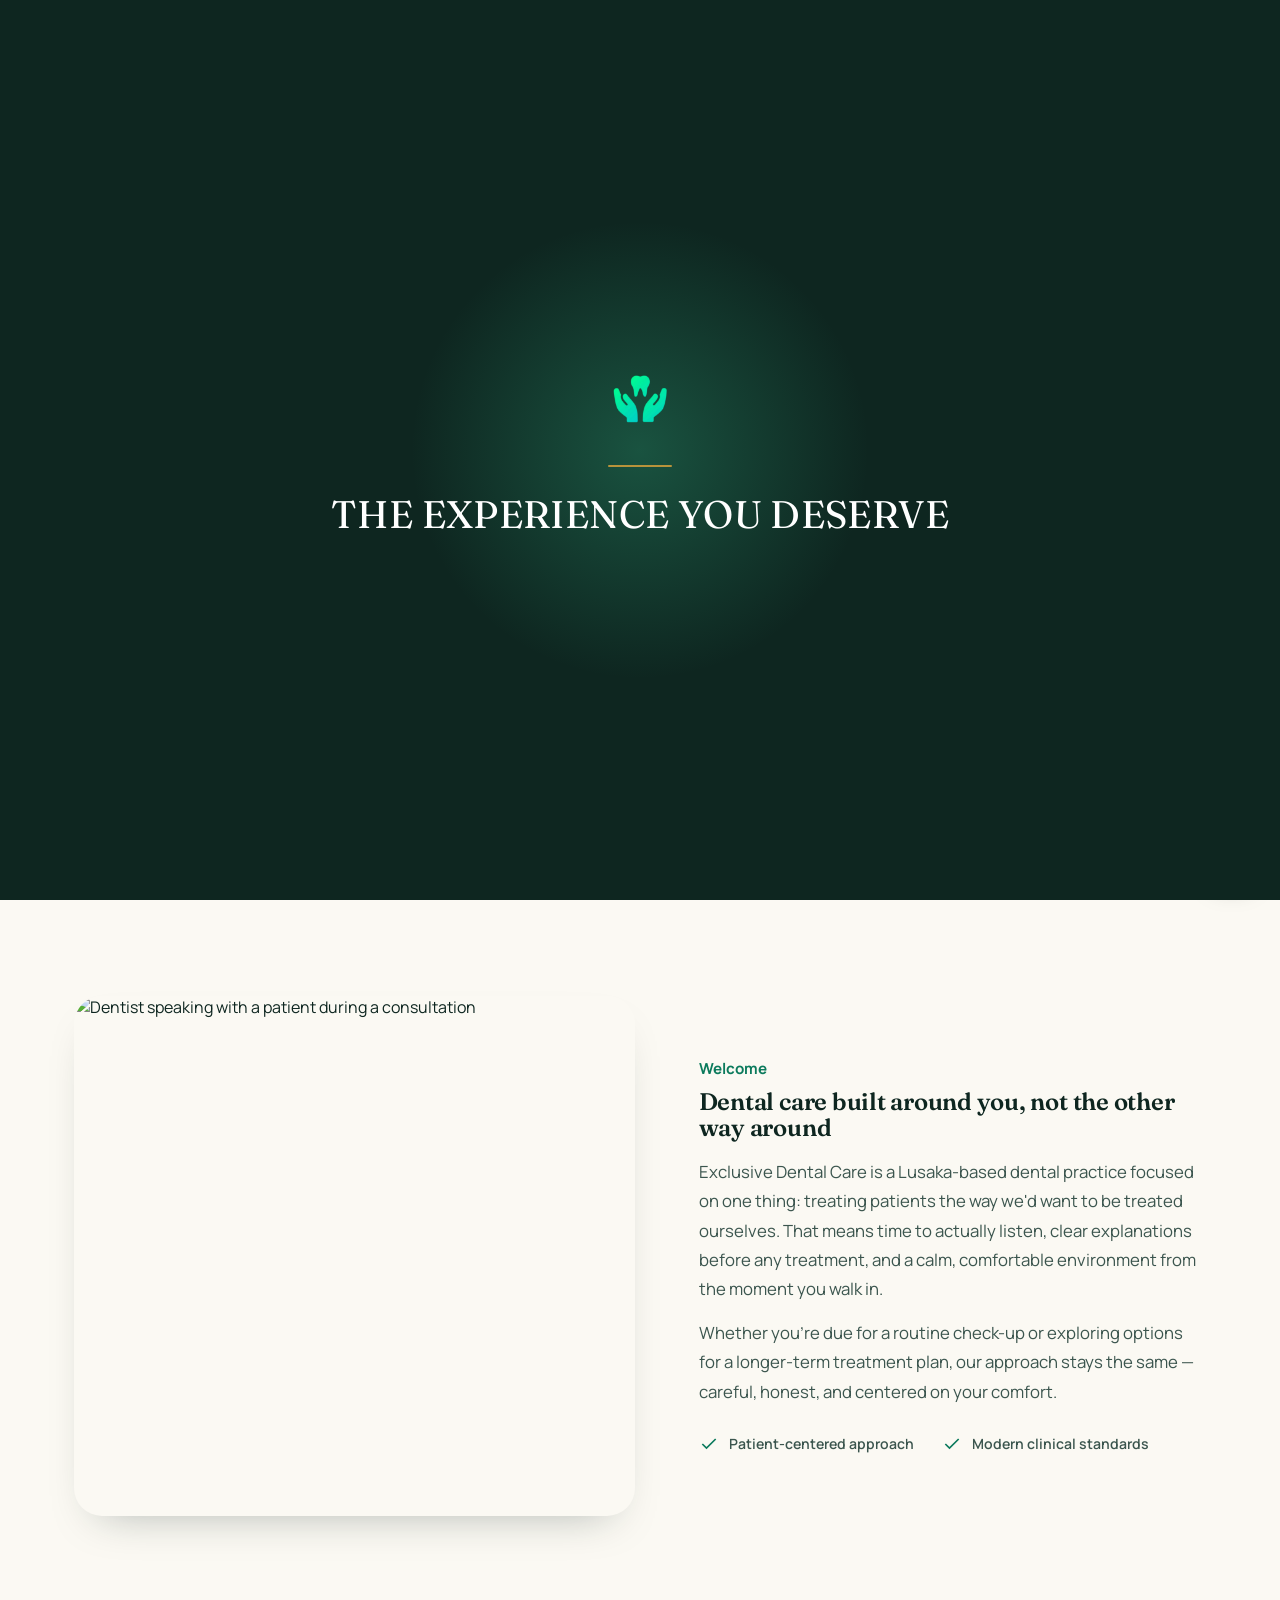
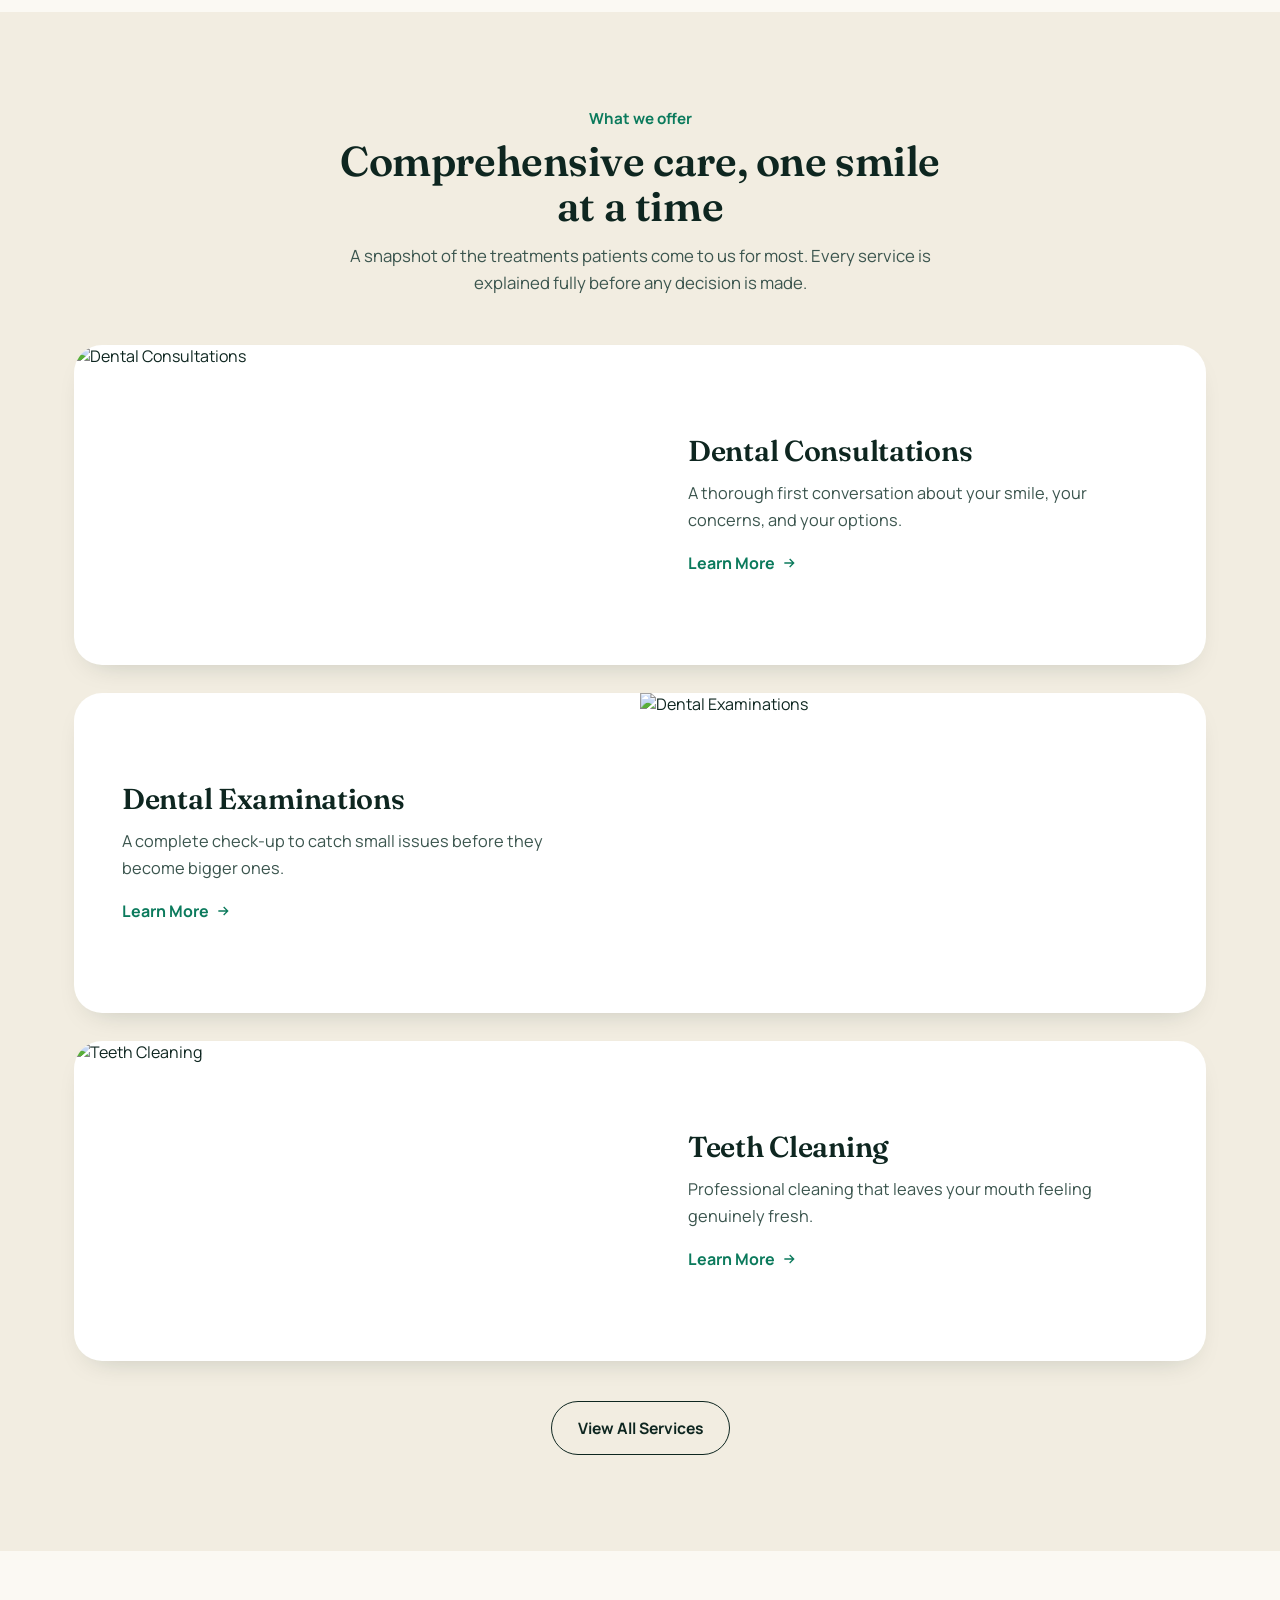
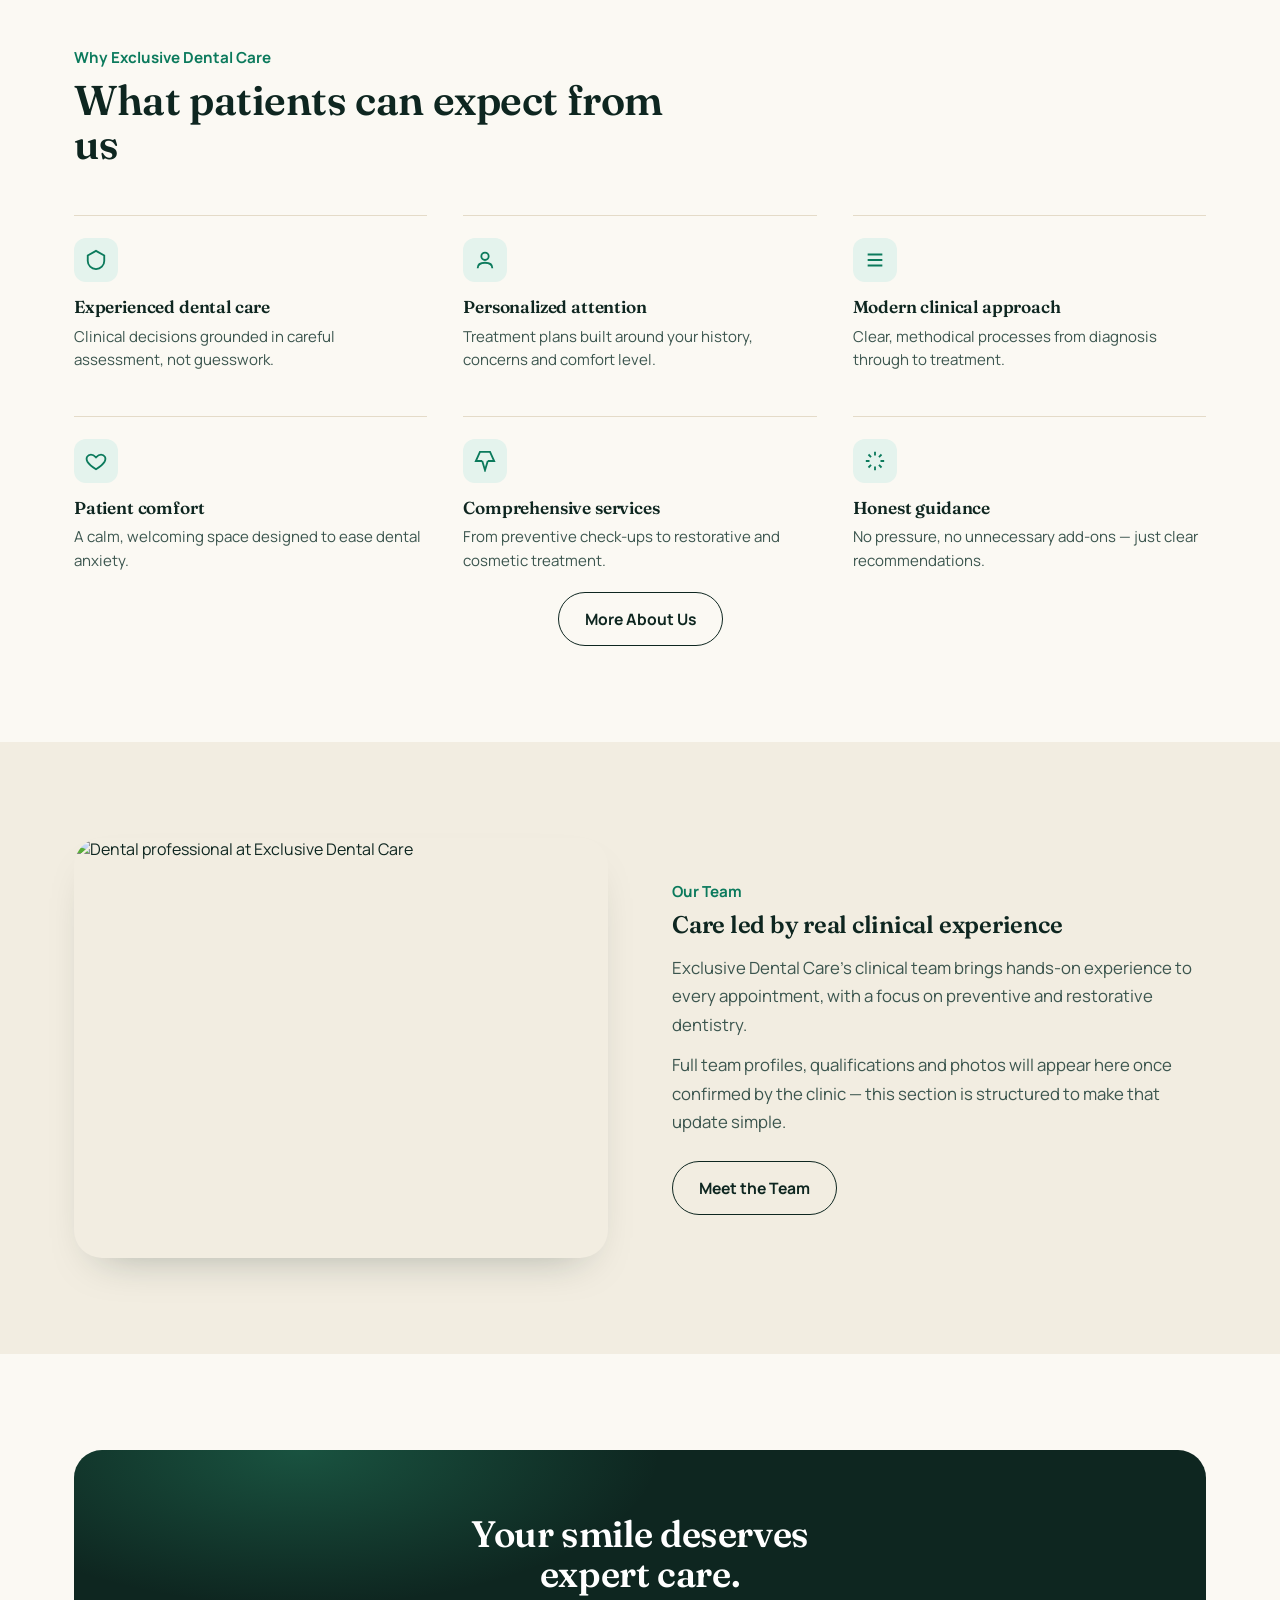
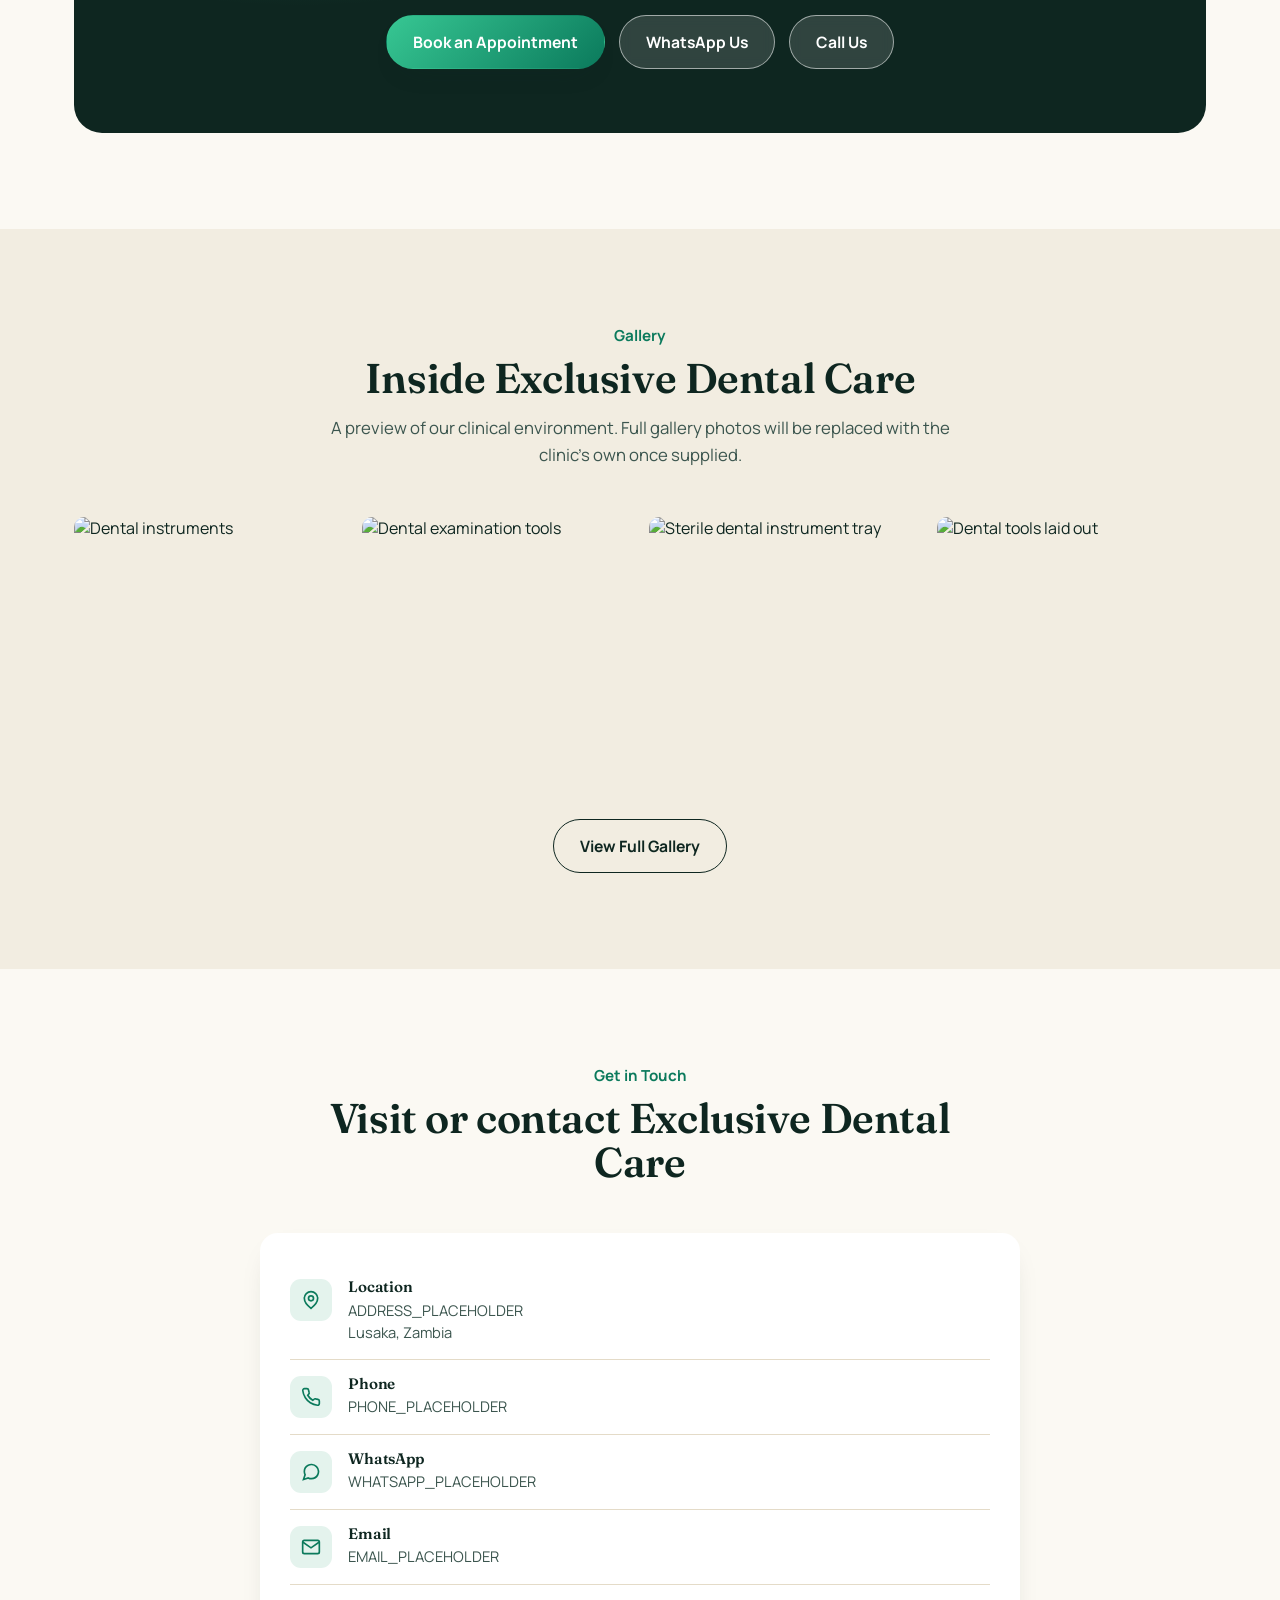
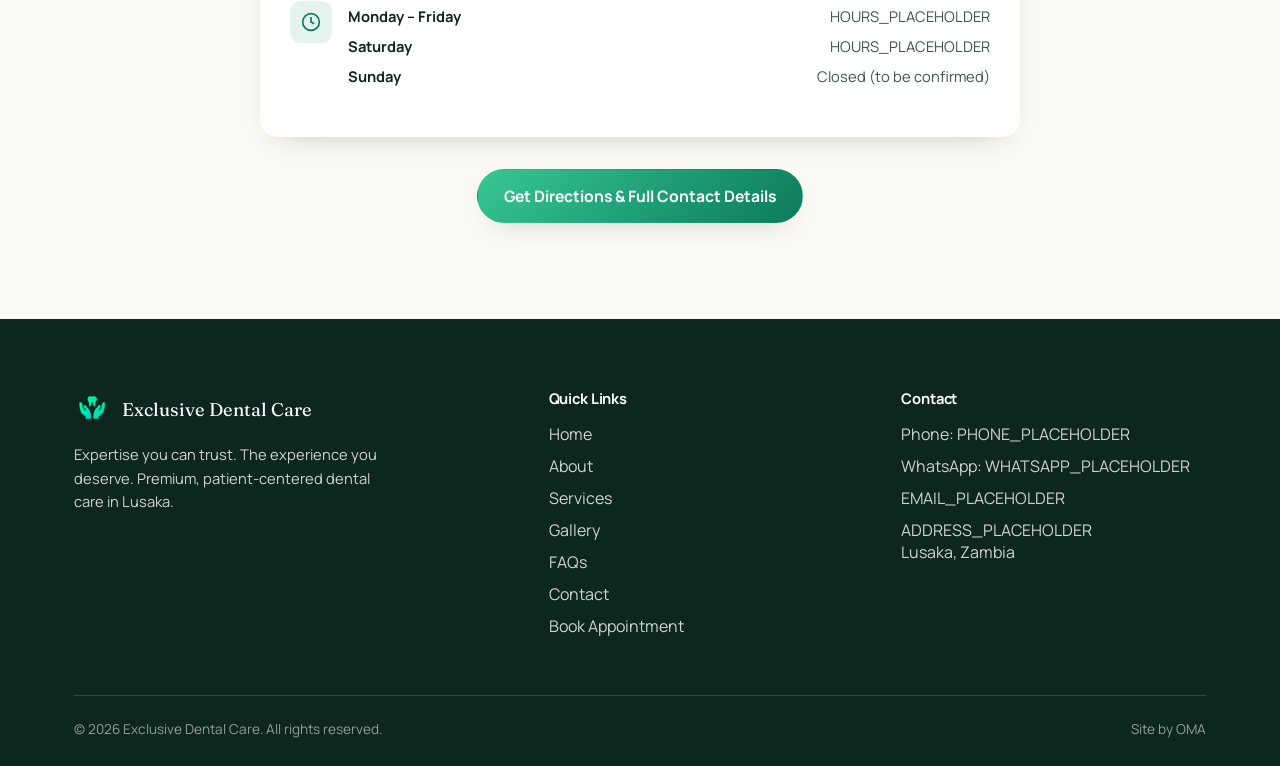
==== commit 8001abae: "Add files via upload" ====
--- a/index.html
+++ b/index.html
@@ -16,6 +16,7 @@
 
 <div id="welcome" role="dialog" aria-label="Welcome animation">
   <img class="w-logo" src="assets/images/logo.png" alt="">
+  <div class="w-divider"></div>
   <div class="w-line-wrap">
     <div class="w-line l1">EXPERTISE YOU CAN TRUST</div>
     <div class="w-line l2">THE EXPERIENCE YOU DESERVE</div>
@@ -62,6 +63,8 @@
   <section class="hero">
     <div class="hero-slides">
       <div class="hero-slide" data-active="true" style="background-image:url('https://images.unsplash.com/photo-1777331903190-341a3dd0441b?auto=format&fit=crop&w=1800&q=80')"></div>
+      <div class="hero-slide" style="background-image:url('https://images.unsplash.com/photo-1629909614456-6b1c5c94cecc?auto=format&fit=crop&w=1800&q=80')"></div>
+      <div class="hero-slide" style="background-image:url('https://images.unsplash.com/photo-1643660527071-52e37cf7c7ea?auto=format&fit=crop&w=1800&q=80')"></div>
       <div class="hero-slide" style="background-image:url('https://images.unsplash.com/photo-1698749778813-ad5f2814e50f?auto=format&fit=crop&w=1800&q=80')"></div>
     </div>
     <div class="hero-content">
@@ -81,6 +84,8 @@
     <div class="hero-dots" aria-hidden="true">
       <button data-active="true" aria-label="Slide 1"></button>
       <button aria-label="Slide 2"></button>
+      <button aria-label="Slide 3"></button>
+      <button aria-label="Slide 4"></button>
     </div>
   </section>
 
--- a/assets/css/style.css
+++ b/assets/css/style.css
@@ -92,28 +92,42 @@
 #welcome{
   position:fixed; inset:0; z-index:9999; background:var(--ink);
   display:flex; align-items:center; justify-content:center; flex-direction:column;
-  gap:28px; transition:opacity .7s var(--ease), visibility .7s var(--ease);
-}
-#welcome[data-hide="true"]{ opacity:0; visibility:hidden; pointer-events:none; }
-#welcome .w-logo{ width:74px; height:74px; opacity:0; transform:scale(.85); animation:wFade .9s var(--ease) forwards; }
-.w-line-wrap{ position:relative; width:min(92vw,760px); min-height:2.6em; }
+  gap:26px; overflow:hidden; transition:transform .85s cubic-bezier(.76,0,.24,1);
+}
+#welcome[data-hide="true"]{ transform:translateY(-100%); pointer-events:none; }
+#welcome::before{
+  content:""; position:absolute; top:50%; left:50%; width:560px; height:560px; z-index:0;
+  background:radial-gradient(circle, rgba(55,199,147,.28), transparent 68%);
+  transform:translate(-50%,-50%) scale(.85); animation:wGlow 3.4s ease-in-out infinite;
+}
+@keyframes wGlow{ 0%,100%{ transform:translate(-50%,-50%) scale(.85); opacity:.65; } 50%{ transform:translate(-50%,-50%) scale(1.12); opacity:1; } }
+#welcome .w-logo{ position:relative; z-index:1; width:74px; height:74px; opacity:0; transform:scale(.8); animation:wLogoIn .9s var(--ease) forwards; }
+.w-divider{
+  position:relative; z-index:1; width:0; height:2px; background:var(--gold); border-radius:2px;
+  animation:wDividerGrow .5s var(--ease) .55s forwards;
+}
+.w-line-wrap{ position:relative; z-index:1; width:min(92vw,760px); min-height:2.6em; }
 #welcome .w-line{
   position:absolute; inset:0; display:flex; align-items:center; justify-content:center;
   font-family:'Fraunces',serif; color:#fff; font-size:clamp(1.35rem,4.4vw,2.4rem);
   text-align:center; opacity:0; padding:0 24px; letter-spacing:.01em;
 }
-#welcome .w-line.l1{ animation:wFadeInOut 1.55s var(--ease) .5s forwards; }
-#welcome .w-line.l2{ animation:wFade .9s var(--ease) 2.05s forwards; }
-@keyframes wFade{ from{ opacity:0; transform:translateY(10px);} to{ opacity:1; transform:translateY(0);} }
+#welcome .w-line.l1{ animation:wFadeInOut 1.55s var(--ease) .55s forwards; }
+#welcome .w-line.l2{ animation:wFadeIn .9s var(--ease) 2.1s forwards; }
+@keyframes wLogoIn{ from{ opacity:0; transform:scale(.8);} to{ opacity:1; transform:scale(1);} }
+@keyframes wFadeIn{ from{ opacity:0; transform:translateY(10px);} to{ opacity:1; transform:translateY(0);} }
 @keyframes wFadeInOut{
   0%{ opacity:0; transform:translateY(10px); }
   18%{ opacity:1; transform:translateY(0); }
   72%{ opacity:1; transform:translateY(0); }
   100%{ opacity:0; transform:translateY(-10px); }
 }
+@keyframes wDividerGrow{ to{ width:64px; } }
 @media (prefers-reduced-motion: reduce){
   #welcome{ transition:none; }
+  #welcome::before{ animation:none; opacity:.8; }
   #welcome .w-logo{ animation:none !important; opacity:1 !important; transform:none !important; }
+  .w-divider{ animation:none !important; width:64px !important; }
   #welcome .w-line{ animation:none !important; }
   #welcome .w-line.l1{ opacity:0 !important; }
   #welcome .w-line.l2{ opacity:1 !important; position:relative !important; }
@@ -137,12 +151,14 @@
 .nav-burger{ display:none; }
 
 @media (max-width:960px){
+  .nav .container{ gap:10px; }
   .nav-links{ display:none; }
+  .nav-cta{ margin-left:auto; }
   .nav-cta .btn:not(.btn-primary){ display:none; }
   .nav-burger{
     display:flex; flex-direction:column; gap:5px; width:42px; height:42px;
     align-items:center; justify-content:center; background:var(--ink); border:none;
-    border-radius:12px; z-index:600; transition:background .2s;
+    border-radius:12px; z-index:600; transition:background .2s; flex-shrink:0;
   }
   .nav-burger span{ width:18px; height:2px; background:#fff; border-radius:2px; transition:transform .3s var(--ease), opacity .3s var(--ease); }
   .nav-burger[aria-expanded="true"] span:nth-child(1){ transform:translateY(7px) rotate(45deg); }
@@ -159,6 +175,13 @@
   .mobile-menu .mm-cta{ margin-top:20px; display:flex; flex-direction:column; gap:12px; }
 }
 @media (min-width:961px){ .mobile-menu{ display:none; } }
+@media (max-width:480px){
+  .nav .container{ gap:8px; }
+  .brand{ gap:8px; }
+  .brand img{ width:32px; height:32px; }
+  .brand span{ font-size:.95rem; }
+  .nav-cta .btn-sm{ padding:9px 14px; font-size:.82rem; }
+}
 
 /* ---------- hero ---------- */
 .hero{
@@ -175,7 +198,9 @@
   content:""; position:absolute; inset:0;
   background:linear-gradient(180deg, rgba(11,26,22,.35) 0%, rgba(11,26,22,.55) 55%, rgba(8,20,17,.92) 100%);
 }
-.hero-content{ position:relative; z-index:1; padding:0 24px 88px; width:100%; }
+.hero-content{ position:relative; z-index:1; padding:0 24px 26px; width:100%; }
+@media (max-width:640px){ .hero-content{ padding:0 20px 12px; } }
+@media (max-width:640px){ .hero-inner{ gap:14px; } .hero-sub{ font-size:1rem; } }
 .hero-inner{ max-width:var(--maxw); margin:0 auto; text-align:left; display:flex; flex-direction:column; align-items:flex-start; gap:18px; }
 .hero-kicker{
   color:var(--teal-light); font-weight:800; font-size:.82rem; letter-spacing:.14em;
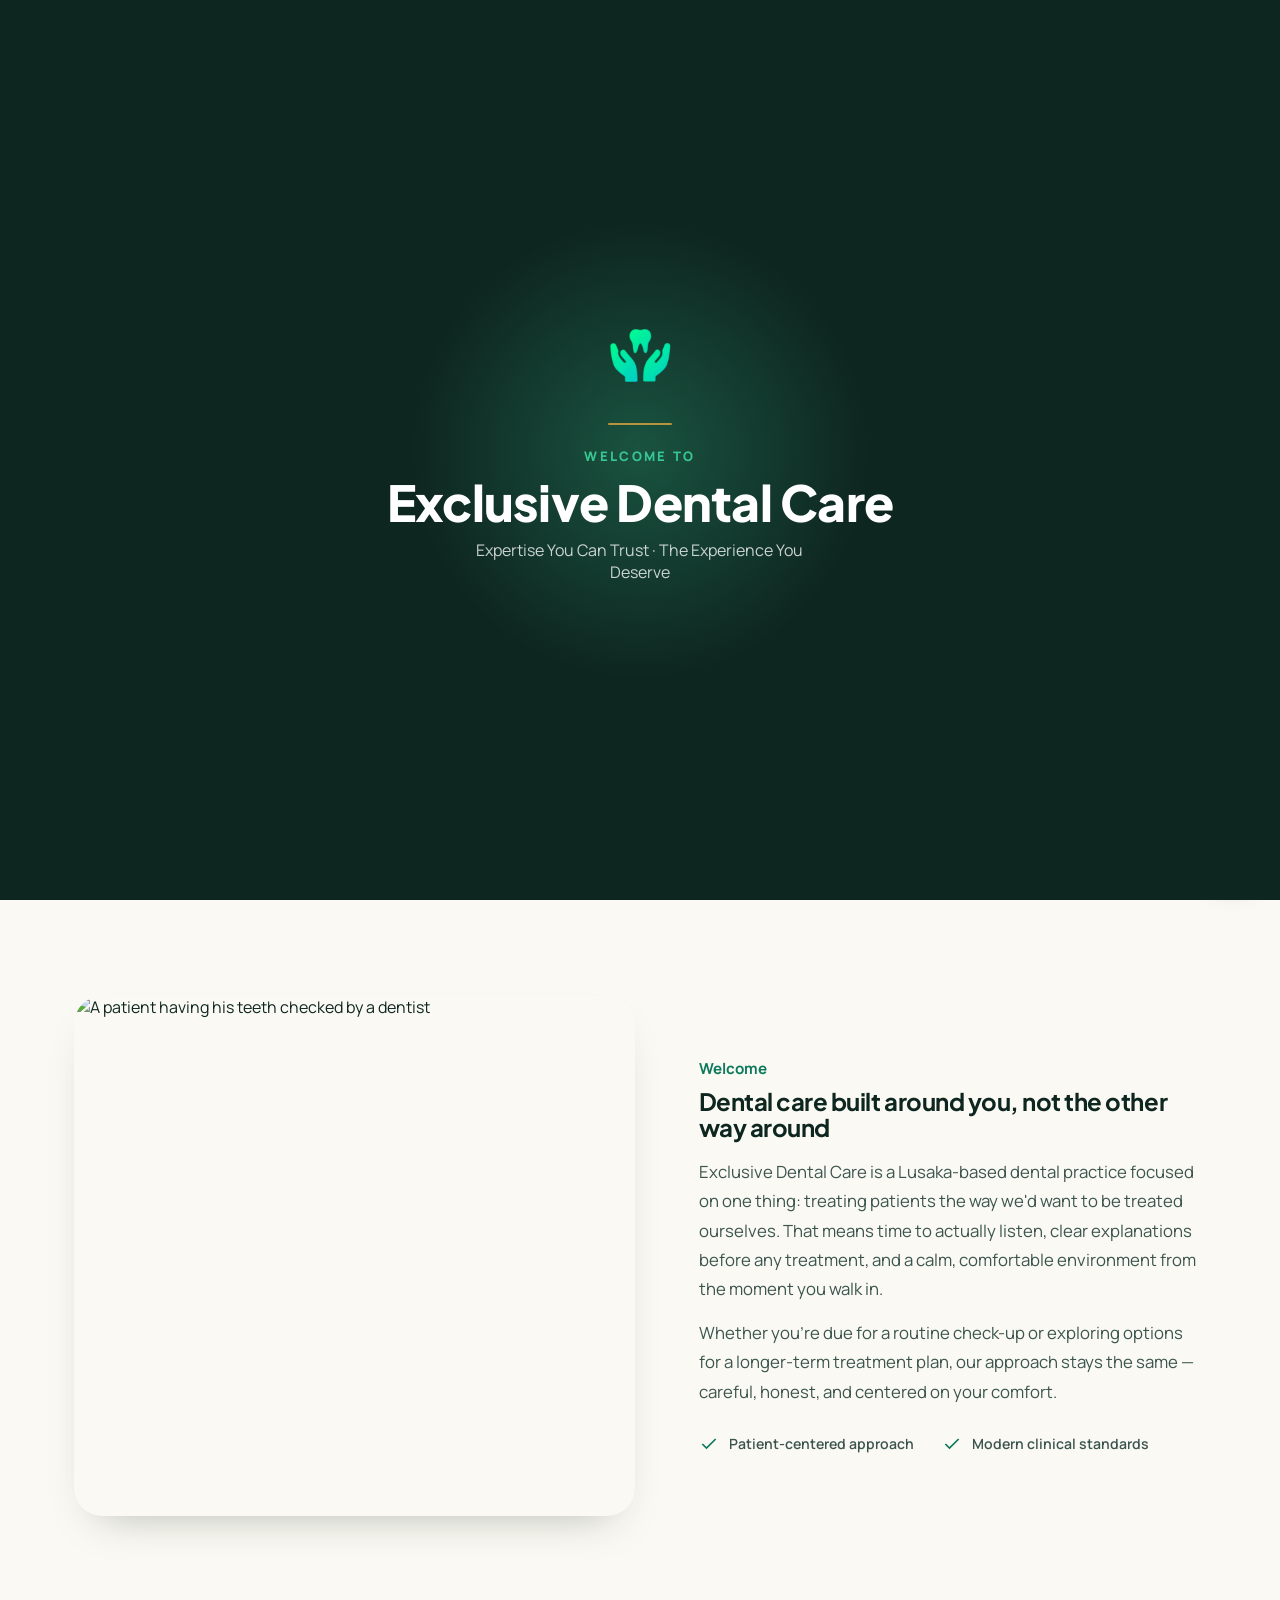
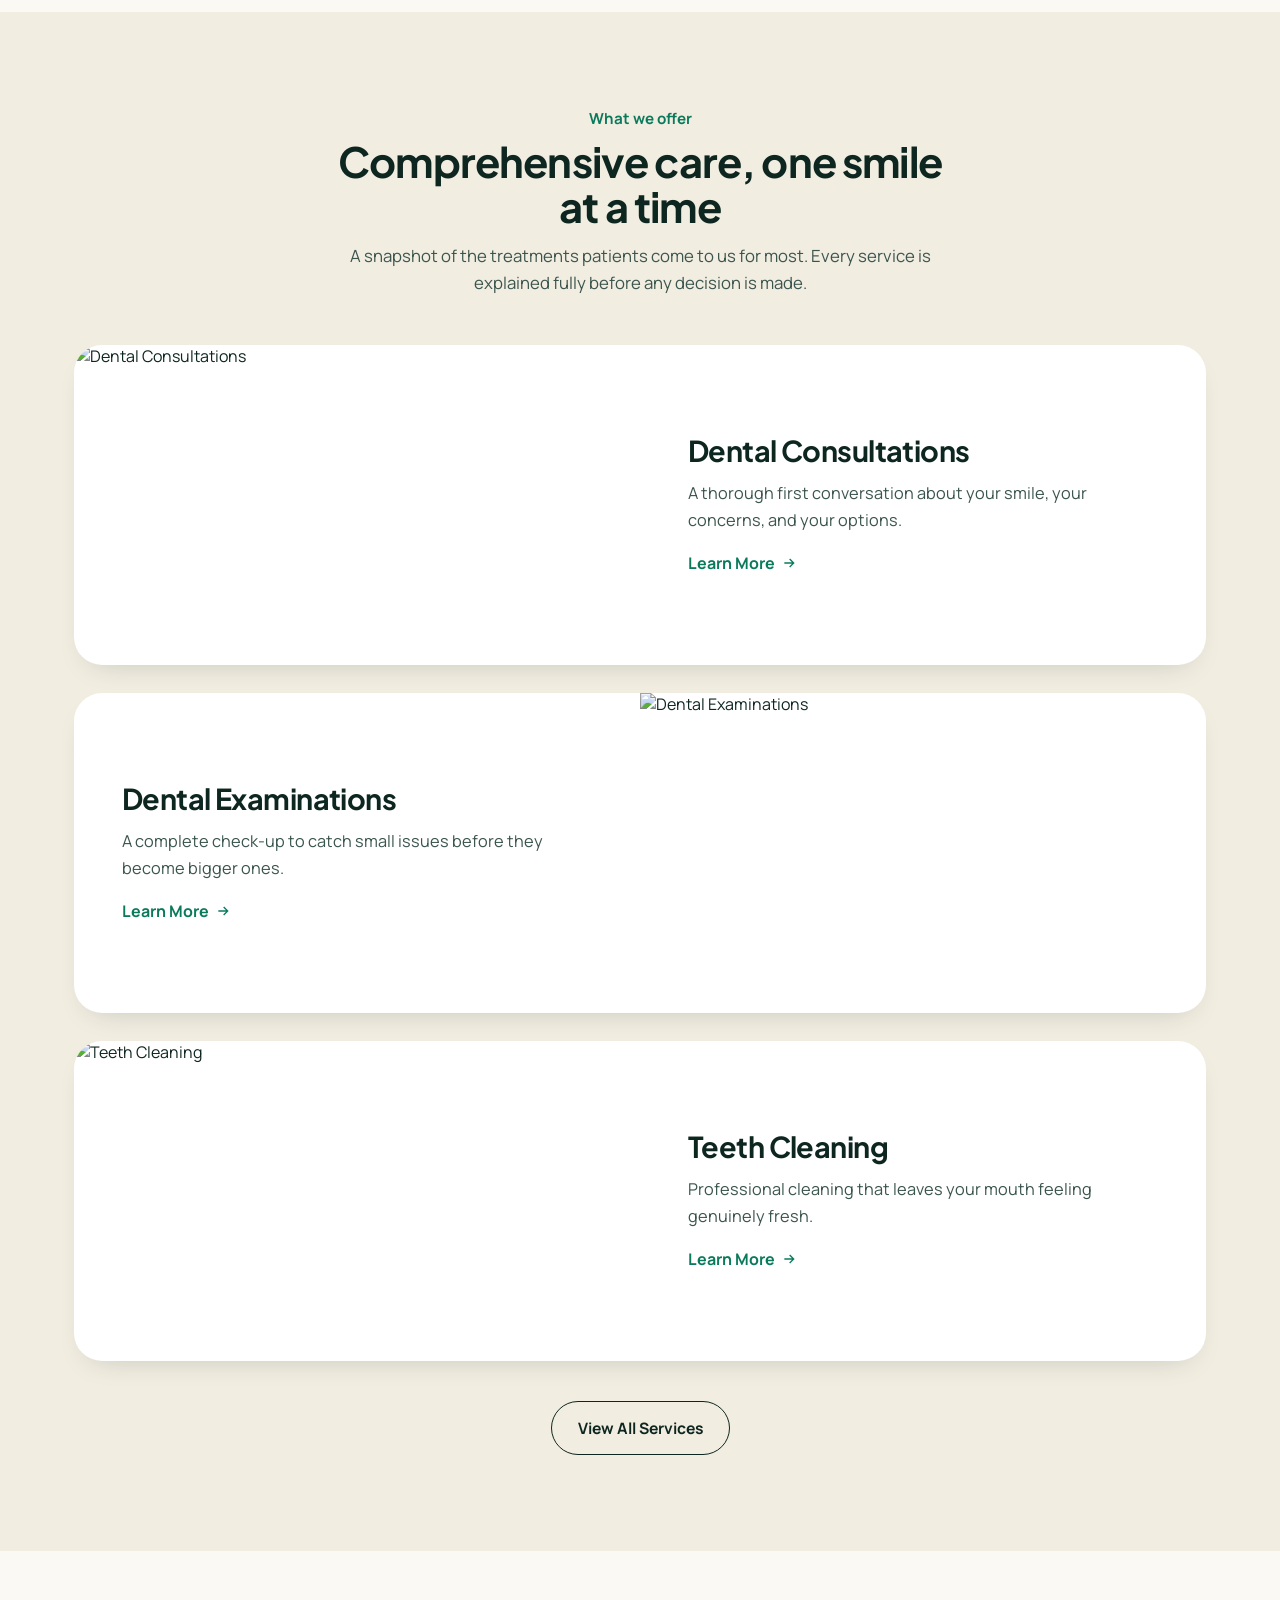
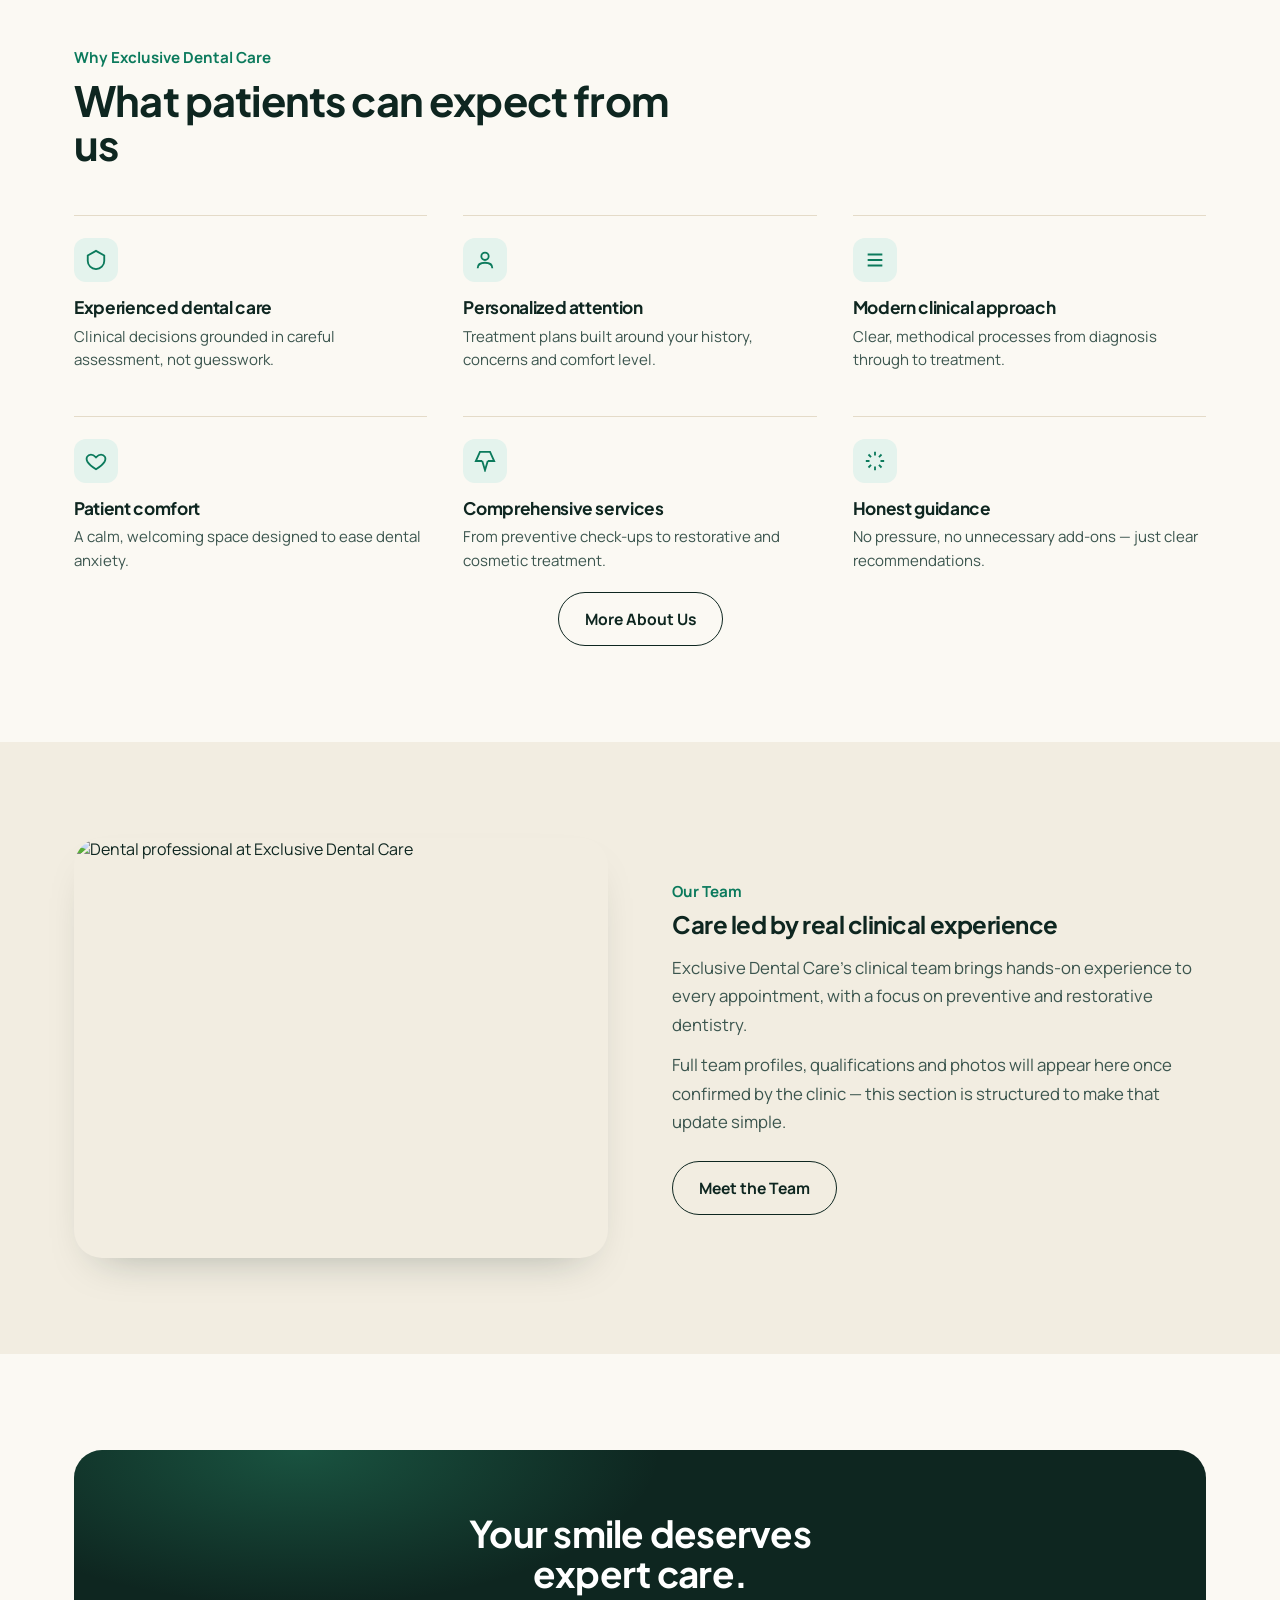
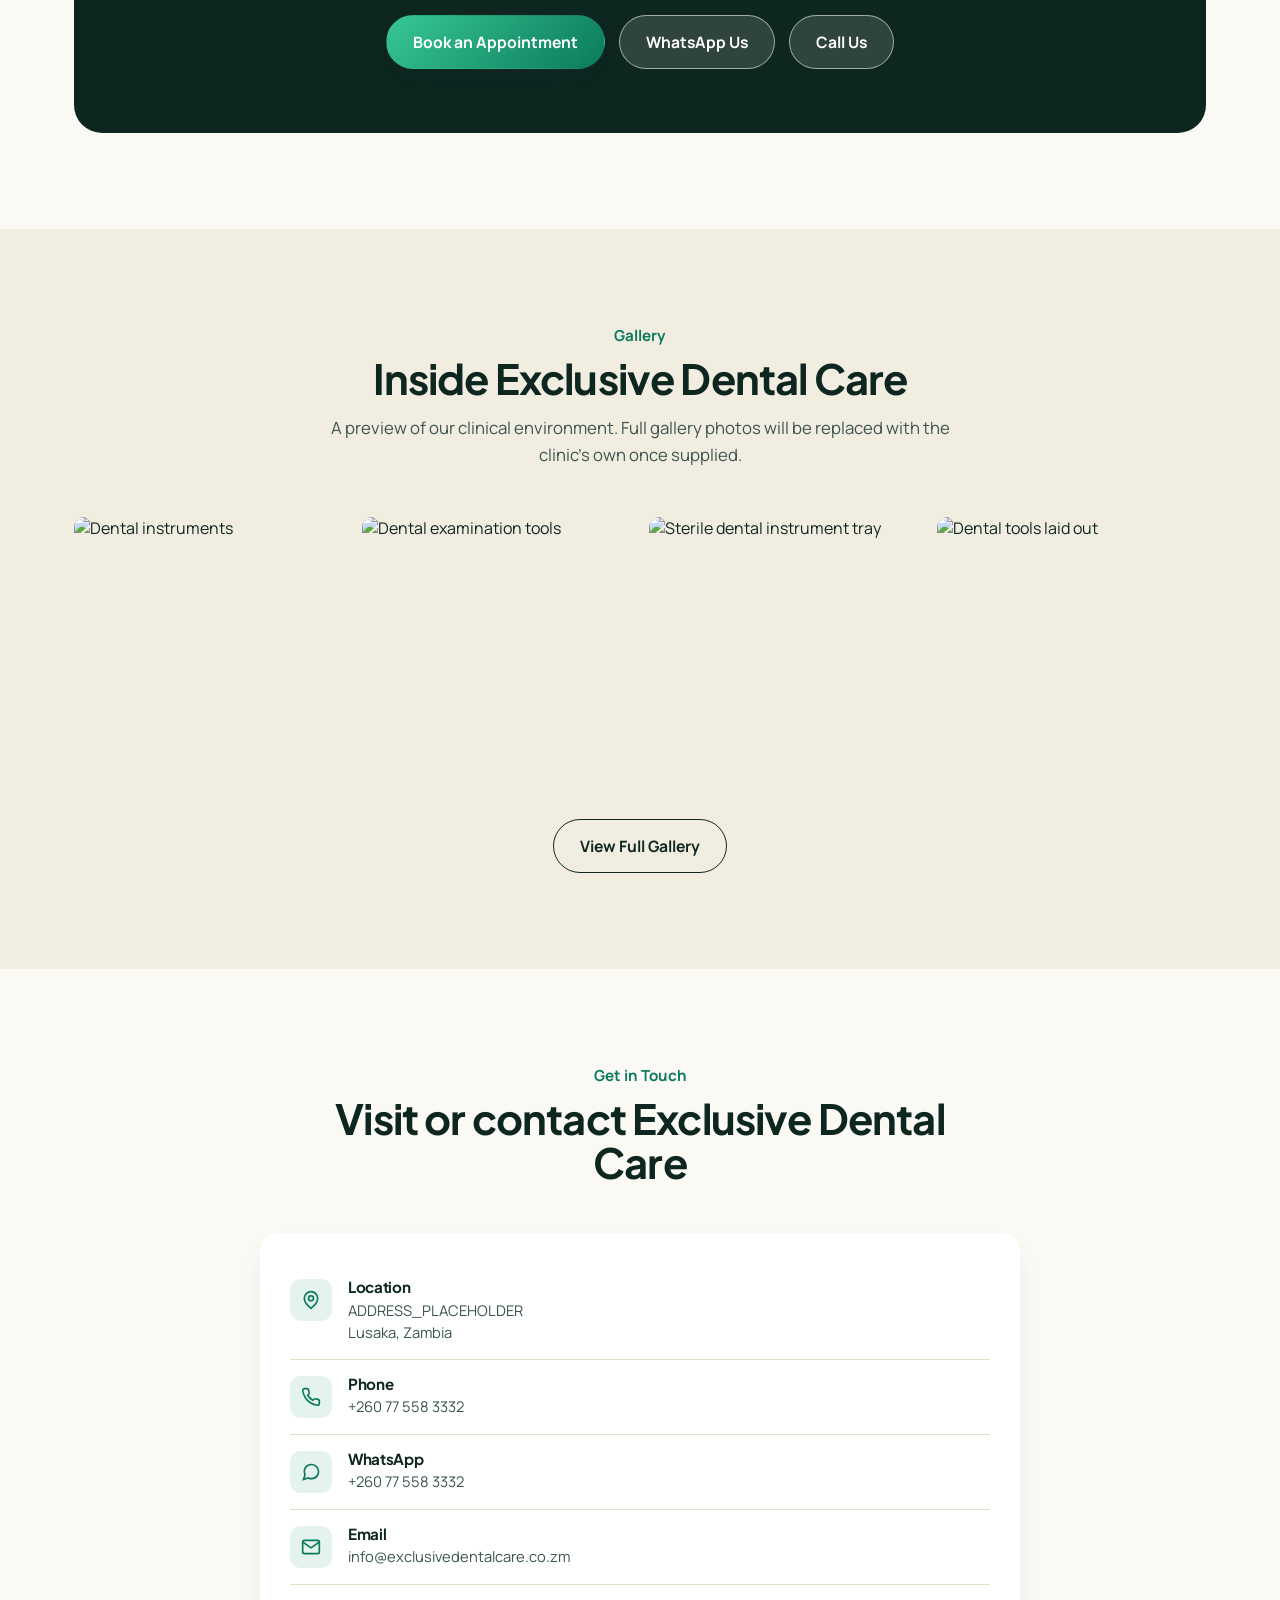
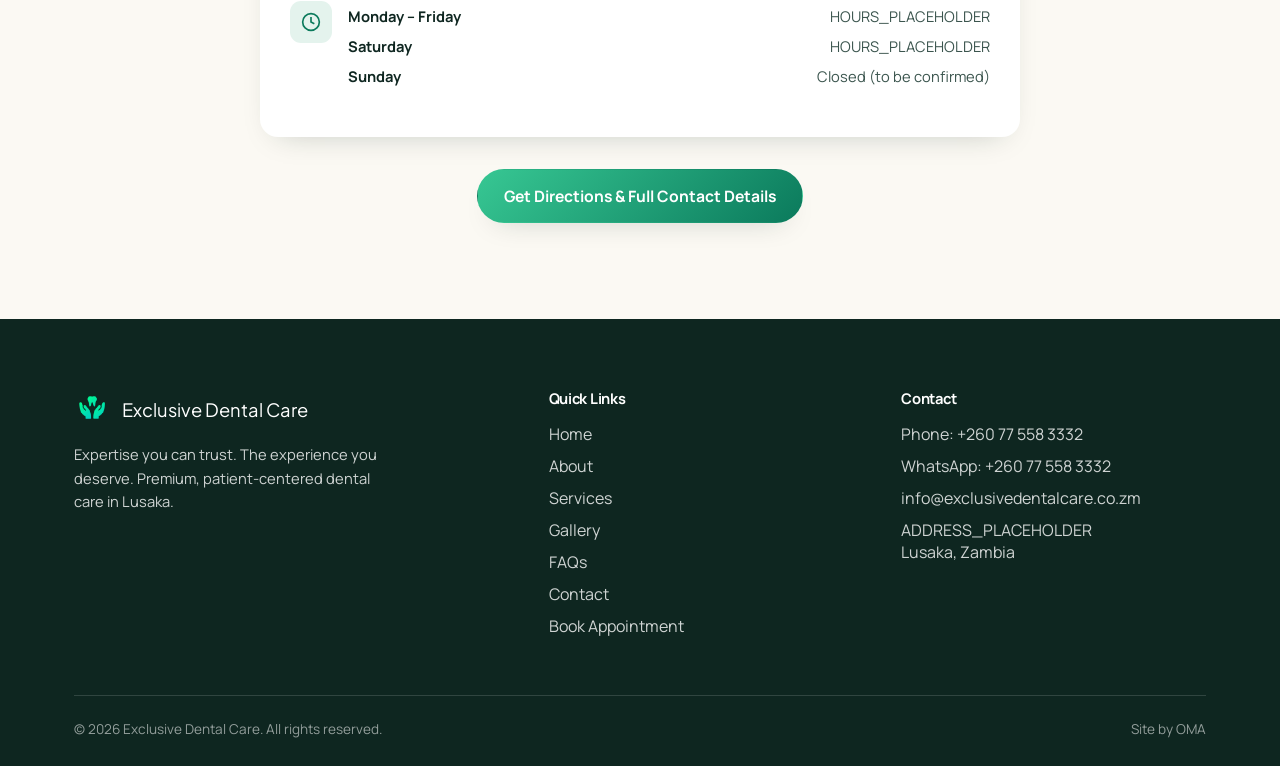
==== commit 1fba789a: "Add files via upload" ====
--- a/index.html
+++ b/index.html
@@ -11,15 +11,17 @@
 <meta property="og:image" content="assets/images/logo.png">
 <link rel="icon" href="assets/images/logo.png">
 <link rel="stylesheet" href="assets/css/style.css">
+<noscript><style>#main{opacity:1!important;transform:none!important;}</style></noscript>
 </head>
 <body>
 
 <div id="welcome" role="dialog" aria-label="Welcome animation">
   <img class="w-logo" src="assets/images/logo.png" alt="">
   <div class="w-divider"></div>
-  <div class="w-line-wrap">
-    <div class="w-line l1">EXPERTISE YOU CAN TRUST</div>
-    <div class="w-line l2">THE EXPERIENCE YOU DESERVE</div>
+  <div class="w-copy">
+    <span class="w-eyebrow">Welcome to</span>
+    <h2 class="w-name">Exclusive Dental Care</h2>
+    <p class="w-tagline">Expertise You Can Trust · The Experience You Deserve</p>
   </div>
 </div>
 
@@ -27,7 +29,7 @@
 
 <header class="nav" data-scrolled="false">
   <div class="container">
-    <a href="index.html" class="brand"><img src="assets/images/logo.png" alt="Exclusive Dental Care logo"><span>Exclusive Dental Care</span></a>
+    <a href="index.html" class="brand"><img src="assets/images/logo.png" alt="Exclusive Dental Care logo"><span>Exclusive Dental Care<span class="brand-loc">LUSAKA, ZAMBIA</span></span></a>
     <nav class="nav-links" aria-label="Primary">
       <a href="index.html" aria-current="page">Home</a>
       <a href="about.html">About</a>
@@ -62,22 +64,24 @@
 
   <section class="hero">
     <div class="hero-slides">
-      <div class="hero-slide" data-active="true" style="background-image:url('https://images.unsplash.com/photo-1777331903190-341a3dd0441b?auto=format&fit=crop&w=1800&q=80')"></div>
+      <div class="hero-slide" data-active="true" style="background-image:url('https://images.unsplash.com/photo-1758205307788-b61e4f225d10?auto=format&fit=crop&w=1800&q=80')"></div>
+      <div class="hero-slide" style="background-image:url('https://images.unsplash.com/photo-1758205308181-d52b41e00cef?auto=format&fit=crop&w=1800&q=80')"></div>
       <div class="hero-slide" style="background-image:url('https://images.unsplash.com/photo-1629909614456-6b1c5c94cecc?auto=format&fit=crop&w=1800&q=80')"></div>
-      <div class="hero-slide" style="background-image:url('https://images.unsplash.com/photo-1643660527071-52e37cf7c7ea?auto=format&fit=crop&w=1800&q=80')"></div>
-      <div class="hero-slide" style="background-image:url('https://images.unsplash.com/photo-1698749778813-ad5f2814e50f?auto=format&fit=crop&w=1800&q=80')"></div>
+      <div class="hero-slide" style="background-image:url('https://images.unsplash.com/photo-1758205308179-4e00e0e4060b?auto=format&fit=crop&w=1800&q=80')"></div>
+      <div class="hero-slide" style="background-image:url('https://images.unsplash.com/photo-1758205307836-0829c799890b?auto=format&fit=crop&w=1800&q=80')"></div>
     </div>
     <div class="hero-content">
       <div class="hero-inner">
-        <span class="hero-kicker">Lusaka, Zambia · Open Daily</span>
+        <span class="hero-kicker">Our Clinic</span>
         <h1 class="hero-headline">
           <span class="hh-text" data-active="true">Expertise You Can Trust</span>
           <span class="hh-text">The Experience You Deserve</span>
         </h1>
-        <p class="hero-sub">Premium, patient-centered dental care in Lusaka — from routine check-ups to advanced restorative treatment.</p>
+        <p class="hero-sub">A calm, modern clinical environment and a team focused on making every visit clear, comfortable and reassuring.</p>
         <div class="hero-ctas">
           <a href="appointment.html" class="btn btn-primary">Book an Appointment</a>
-          <a href="services.html" class="btn btn-light">Explore Our Services</a>
+          <a href="#" data-whatsapp class="btn btn-light">WhatsApp Us</a>
+          <a href="#" data-tel class="btn btn-light">Call the Clinic</a>
         </div>
       </div>
     </div>
@@ -86,12 +90,13 @@
       <button aria-label="Slide 2"></button>
       <button aria-label="Slide 3"></button>
       <button aria-label="Slide 4"></button>
+      <button aria-label="Slide 5"></button>
     </div>
   </section>
 
   <section>
     <div class="container intro-grid">
-      <img src="https://images.unsplash.com/photo-1777331903190-341a3dd0441b?auto=format&fit=crop&w=1200&q=80" alt="Dentist speaking with a patient during a consultation" loading="lazy" class="reveal">
+      <img src="https://images.unsplash.com/photo-1684607633251-8a4a8d94ddd2?auto=format&fit=crop&w=1200&q=80" alt="A patient having his teeth checked by a dentist" loading="lazy" class="reveal">
       <div class="intro-copy reveal">
         <span class="kicker">Welcome</span>
         <h2>Dental care built around you, not the other way around</h2>
--- a/assets/css/style.css
+++ b/assets/css/style.css
@@ -5,7 +5,7 @@
    Type:     Fraunces (display/serif) + Manrope (body/UI)
    ========================================================================= */
 
-@import url('https://fonts.googleapis.com/css2?family=Fraunces:opsz,wght@9..144,400;9..144,500;9..144,600;9..144,700&family=Manrope:wght@400;500;600;700;800&display=swap');
+@import url('https://fonts.googleapis.com/css2?family=Plus+Jakarta+Sans:wght@400;500;600;700;800&family=Manrope:wght@400;500;600;700;800&display=swap');
 
 :root{
   --ink:        #0E2620;
@@ -49,7 +49,7 @@
 a{ color:inherit; text-decoration:none; }
 button{ font-family:inherit; cursor:pointer; }
 ul{ margin:0; padding:0; list-style:none; }
-h1,h2,h3,h4{ font-family:'Fraunces',serif; margin:0; font-weight:600; letter-spacing:-.01em; line-height:1.08; }
+h1,h2,h3,h4{ font-family:'Plus Jakarta Sans',sans-serif; margin:0; font-weight:700; letter-spacing:-.02em; line-height:1.08; }
 p{ margin:0; }
 
 .container{ max-width:var(--maxw); margin:0 auto; padding:0 24px; }
@@ -57,6 +57,18 @@
 @media (max-width:720px){ section{ padding:64px 0; } }
 
 .eyebrow-free{ /* intentionally no ALL-CAPS eyebrow labels used site-wide */ }
+
+/* ---------- page transitions (fade + slide the main content only, so the
+   fixed nav / floating WhatsApp button / welcome overlay never shift) ---------- */
+#main{ opacity:0; transform:translateY(14px); }
+#main.page-ready{
+  opacity:1; transform:translateY(0);
+  transition:opacity .5s var(--ease), transform .5s var(--ease);
+}
+#main.page-exit{
+  opacity:0; transform:translateY(-10px);
+  transition:opacity .28s var(--ease), transform .28s var(--ease);
+}
 
 /* ---------- focus & accessibility ---------- */
 a:focus-visible, button:focus-visible, input:focus-visible, textarea:focus-visible, select:focus-visible{
@@ -78,7 +90,7 @@
   white-space:nowrap;
 }
 .btn-primary{ background:linear-gradient(135deg,var(--teal-light),var(--teal-deep)); color:#fff; box-shadow:var(--shadow-card); }
-.btn-primary:hover{ transform:translateY(-2px); box-shadow:0 18px 34px -16px rgba(11,122,92,.55); }
+@media (hover:hover) and (pointer:fine){ .btn-primary:hover{ transform:translateY(-2px); box-shadow:0 18px 34px -16px rgba(11,122,92,.55); } }
 .btn-ghost{ background:transparent; color:var(--ink); border-color:var(--ink); }
 .btn-ghost:hover{ background:var(--ink); color:#fff; }
 .btn-whatsapp{ background:#fff; color:var(--teal-deep); border-color:var(--teal-deep); }
@@ -87,12 +99,14 @@
 .btn-light:hover{ background:#fff; color:var(--teal-deep); }
 .btn-sm{ padding:10px 20px; font-size:.88rem; }
 .btn-block{ width:100%; }
+.btn:active{ transform:scale(.97); }
+.wa-float:active{ transform:scale(.92); }
 
 /* ---------- welcome intro animation ---------- */
 #welcome{
   position:fixed; inset:0; z-index:9999; background:var(--ink);
   display:flex; align-items:center; justify-content:center; flex-direction:column;
-  gap:26px; overflow:hidden; transition:transform .85s cubic-bezier(.76,0,.24,1);
+  gap:22px; overflow:hidden; transition:transform .85s cubic-bezier(.76,0,.24,1);
 }
 #welcome[data-hide="true"]{ transform:translateY(-100%); pointer-events:none; }
 #welcome::before{
@@ -101,37 +115,36 @@
   transform:translate(-50%,-50%) scale(.85); animation:wGlow 3.4s ease-in-out infinite;
 }
 @keyframes wGlow{ 0%,100%{ transform:translate(-50%,-50%) scale(.85); opacity:.65; } 50%{ transform:translate(-50%,-50%) scale(1.12); opacity:1; } }
-#welcome .w-logo{ position:relative; z-index:1; width:74px; height:74px; opacity:0; transform:scale(.8); animation:wLogoIn .9s var(--ease) forwards; }
+#welcome .w-logo{ position:relative; z-index:1; width:84px; height:84px; opacity:0; transform:scale(.7) rotate(-6deg); animation:wLogoIn 1s cubic-bezier(.22,1.3,.4,1) forwards; }
 .w-divider{
   position:relative; z-index:1; width:0; height:2px; background:var(--gold); border-radius:2px;
-  animation:wDividerGrow .5s var(--ease) .55s forwards;
-}
-.w-line-wrap{ position:relative; z-index:1; width:min(92vw,760px); min-height:2.6em; }
-#welcome .w-line{
-  position:absolute; inset:0; display:flex; align-items:center; justify-content:center;
-  font-family:'Fraunces',serif; color:#fff; font-size:clamp(1.35rem,4.4vw,2.4rem);
-  text-align:center; opacity:0; padding:0 24px; letter-spacing:.01em;
-}
-#welcome .w-line.l1{ animation:wFadeInOut 1.55s var(--ease) .55s forwards; }
-#welcome .w-line.l2{ animation:wFadeIn .9s var(--ease) 2.1s forwards; }
-@keyframes wLogoIn{ from{ opacity:0; transform:scale(.8);} to{ opacity:1; transform:scale(1);} }
+  animation:wDividerGrow .5s var(--ease) .6s forwards;
+}
+.w-copy{ position:relative; z-index:1; display:flex; flex-direction:column; align-items:center; gap:10px; padding:0 24px; text-align:center; }
+.w-eyebrow{
+  opacity:0; color:var(--teal-light); font-weight:800; font-size:.82rem; letter-spacing:.18em;
+  text-transform:uppercase; animation:wFadeIn .6s var(--ease) .75s forwards;
+}
+.w-name{
+  opacity:0; color:#fff; font-family:'Plus Jakarta Sans',sans-serif; font-weight:800;
+  font-size:clamp(1.9rem,5.6vw,3.1rem); letter-spacing:-.015em; line-height:1.1;
+  animation:wFadeIn .8s var(--ease) 1.2s forwards;
+}
+.w-tagline{
+  opacity:0; color:rgba(255,255,255,.78); font-size:1rem; max-width:36ch;
+  animation:wFadeIn .8s var(--ease) 2.05s forwards;
+}
+@keyframes wLogoIn{ 0%{ opacity:0; transform:scale(.7) rotate(-6deg);} 60%{ opacity:1; transform:scale(1.06) rotate(1deg);} 100%{ opacity:1; transform:scale(1) rotate(0);} }
 @keyframes wFadeIn{ from{ opacity:0; transform:translateY(10px);} to{ opacity:1; transform:translateY(0);} }
-@keyframes wFadeInOut{
-  0%{ opacity:0; transform:translateY(10px); }
-  18%{ opacity:1; transform:translateY(0); }
-  72%{ opacity:1; transform:translateY(0); }
-  100%{ opacity:0; transform:translateY(-10px); }
-}
 @keyframes wDividerGrow{ to{ width:64px; } }
 @media (prefers-reduced-motion: reduce){
   #welcome{ transition:none; }
   #welcome::before{ animation:none; opacity:.8; }
   #welcome .w-logo{ animation:none !important; opacity:1 !important; transform:none !important; }
   .w-divider{ animation:none !important; width:64px !important; }
-  #welcome .w-line{ animation:none !important; }
-  #welcome .w-line.l1{ opacity:0 !important; }
-  #welcome .w-line.l2{ opacity:1 !important; position:relative !important; }
-}
+  .w-eyebrow, .w-name, .w-tagline{ animation:none !important; opacity:1 !important; transform:none !important; }
+}
+
 
 /* ---------- navigation ---------- */
 .nav{
@@ -141,12 +154,13 @@
 }
 .nav[data-scrolled="true"]{ border-color:var(--sand-line); }
 .nav .container{ display:flex; align-items:center; justify-content:space-between; width:100%; }
-.brand{ display:flex; align-items:center; gap:12px; font-family:'Fraunces',serif; font-weight:600; font-size:1.18rem; color:var(--ink); }
+.brand{ display:flex; align-items:center; gap:12px; font-family:'Plus Jakarta Sans',sans-serif; font-weight:700; font-size:1.18rem; color:var(--ink); line-height:1.25; }
 .brand img{ width:38px; height:38px; }
-.nav-links{ display:flex; align-items:center; gap:34px; }
-.nav-links a{ font-weight:600; font-size:.96rem; color:var(--ink-soft); transition:color .2s; position:relative; }
-.nav-links a:hover, .nav-links a[aria-current="page"]{ color:var(--teal-deep); }
-.nav-links a[aria-current="page"]::after{ content:""; position:absolute; left:0; right:0; bottom:-8px; height:2px; background:var(--teal-deep); border-radius:2px; }
+.brand .brand-loc{ display:block; font-family:'Manrope',sans-serif; font-weight:700; font-size:.66rem; letter-spacing:.1em; color:var(--teal-deep); margin-top:1px; }
+.nav-links{ display:flex; align-items:center; gap:6px; }
+.nav-links a{ font-weight:600; font-size:.96rem; color:var(--ink-soft); transition:color .2s, background .2s; position:relative; padding:8px 16px; border-radius:100px; }
+.nav-links a:hover{ color:var(--teal-deep); background:rgba(228,243,237,.7); }
+.nav-links a[aria-current="page"]{ color:var(--teal-deep); background:var(--teal-pale); }
 .nav-cta{ display:flex; align-items:center; gap:12px; }
 .nav-burger{ display:none; }
 
@@ -161,6 +175,7 @@
     border-radius:12px; z-index:600; transition:background .2s; flex-shrink:0;
   }
   .nav-burger span{ width:18px; height:2px; background:#fff; border-radius:2px; transition:transform .3s var(--ease), opacity .3s var(--ease); }
+  @media (hover:hover) and (pointer:fine){ .nav-burger:hover{ background:var(--teal-deep); } }
   .nav-burger[aria-expanded="true"] span:nth-child(1){ transform:translateY(7px) rotate(45deg); }
   .nav-burger[aria-expanded="true"] span:nth-child(2){ opacity:0; }
   .nav-burger[aria-expanded="true"] span:nth-child(3){ transform:translateY(-7px) rotate(-45deg); }
@@ -171,7 +186,7 @@
     padding:32px 24px; display:flex; flex-direction:column; gap:6px; overflow-y:auto;
   }
   .mobile-menu[data-open="true"]{ transform:translateX(0); }
-  .mobile-menu a{ font-family:'Fraunces',serif; font-size:1.5rem; padding:14px 4px; border-bottom:1px solid var(--sand-line); color:var(--ink); }
+  .mobile-menu a{ font-family:'Plus Jakarta Sans',sans-serif; font-size:1.5rem; padding:14px 4px; border-bottom:1px solid var(--sand-line); color:var(--ink); }
   .mobile-menu .mm-cta{ margin-top:20px; display:flex; flex-direction:column; gap:12px; }
 }
 @media (min-width:961px){ .mobile-menu{ display:none; } }
@@ -179,7 +194,7 @@
   .nav .container{ gap:8px; }
   .brand{ gap:8px; }
   .brand img{ width:32px; height:32px; }
-  .brand span{ font-size:.95rem; }
+  .brand > span{ font-size:.95rem; }
   .nav-cta .btn-sm{ padding:9px 14px; font-size:.82rem; }
 }
 
@@ -207,7 +222,7 @@
   text-transform:uppercase; display:block;
 }
 .hero-headline{
-  font-size:clamp(2.1rem,6vw,4.1rem); font-weight:600; max-width:14ch;
+  font-size:clamp(2.1rem,6vw,4.1rem); font-weight:800; max-width:14ch;
   min-height:2.3em; text-align:left; position:relative; width:100%;
 }
 .hero-headline .hh-text{
@@ -234,7 +249,7 @@
   background:#25D366; color:#fff; display:flex; align-items:center; justify-content:center;
   box-shadow:0 12px 28px -8px rgba(0,0,0,.4); z-index:450; transition:transform .25s var(--ease);
 }
-.wa-float:hover{ transform:scale(1.08); }
+@media (hover:hover) and (pointer:fine){ .wa-float:hover{ transform:scale(1.08); } }
 @media (max-width:640px){ .wa-float{ width:50px; height:50px; right:16px; bottom:16px; } }
 
 /* ---------- section headers ---------- */
@@ -243,6 +258,15 @@
 .section-head h2{ font-size:clamp(1.7rem,3.4vw,2.6rem); }
 .section-head p{ margin-top:14px; color:var(--ink-soft); font-size:1.05rem; line-height:1.6; }
 .kicker{ color:var(--teal-deep); font-weight:700; font-size:.95rem; margin-bottom:10px; display:block; }
+.kicker-pill{
+  display:inline-flex; align-items:center; gap:8px; background:var(--teal-pale); color:var(--teal-deep);
+  font-weight:700; font-size:.85rem; padding:8px 18px; border-radius:100px; margin-bottom:20px;
+}
+.kicker-pill::before{ content:""; width:6px; height:6px; border-radius:50%; background:var(--teal-deep); flex-shrink:0; }
+.info-banner{
+  background:var(--teal-pale); border-radius:var(--radius-md); padding:18px 26px;
+  text-align:center; color:var(--teal-deep); font-weight:600; font-size:.95rem; line-height:1.6;
+}
 
 /* ---------- welcome/intro copy section ---------- */
 .intro-grid{ display:grid; grid-template-columns:1.05fr .95fr; gap:64px; align-items:center; }
@@ -264,14 +288,14 @@
   background:#fff; border-radius:var(--radius-md); overflow:hidden; box-shadow:var(--shadow-card);
   display:flex; flex-direction:column; transition:transform .35s var(--ease), box-shadow .35s var(--ease);
 }
-.card:hover{ transform:translateY(-6px); box-shadow:0 24px 40px -20px rgba(14,38,32,.32); }
+@media (hover:hover) and (pointer:fine){ .card:hover{ transform:translateY(-6px); box-shadow:0 24px 40px -20px rgba(14,38,32,.32); } }
 .card img{ height:190px; width:100%; object-fit:cover; }
 .card-body{ padding:24px; display:flex; flex-direction:column; gap:10px; flex:1; }
 .card-body h3{ font-size:1.18rem; }
 .card-body p{ color:var(--ink-soft); font-size:.96rem; line-height:1.55; flex:1; }
 .card-link{ font-weight:700; color:var(--teal-deep); display:inline-flex; align-items:center; gap:6px; margin-top:4px; }
 .card-link svg{ transition:transform .25s var(--ease); }
-.card-link:hover svg{ transform:translateX(4px); }
+@media (hover:hover) and (pointer:fine){ .card-link:hover svg{ transform:translateX(4px); } }
 
 /* ---------- big/full-width feature cards (homepage services preview) ---------- */
 .feature-cards{ display:flex; flex-direction:column; gap:28px; }
@@ -280,7 +304,7 @@
   overflow:hidden; box-shadow:var(--shadow-card); transition:transform .35s var(--ease), box-shadow .35s var(--ease);
   min-height:320px;
 }
-.card-feature:hover{ transform:translateY(-6px); box-shadow:0 28px 46px -20px rgba(14,38,32,.32); }
+@media (hover:hover) and (pointer:fine){ .card-feature:hover{ transform:translateY(-6px); box-shadow:0 28px 46px -20px rgba(14,38,32,.32); } }
 .card-feature .cf-img{ height:100%; min-height:280px; overflow:hidden; }
 .card-feature .cf-img img{ width:100%; height:100%; object-fit:cover; display:block; }
 .card-feature .cf-body{ padding:44px 48px; display:flex; flex-direction:column; justify-content:center; gap:14px; }
@@ -315,7 +339,7 @@
 .gallery-strip{ display:grid; grid-template-columns:repeat(4,1fr); gap:18px; }
 .gallery-strip a{ border-radius:var(--radius-sm); overflow:hidden; aspect-ratio:1/1; display:block; position:relative; }
 .gallery-strip img{ width:100%; height:100%; object-fit:cover; transition:transform .5s var(--ease); }
-.gallery-strip a:hover img{ transform:scale(1.06); }
+@media (hover:hover) and (pointer:fine){ .gallery-strip a:hover img{ transform:scale(1.06); } }
 @media (max-width:760px){ .gallery-strip{ grid-template-columns:repeat(2,1fr); } }
 
 /* ---------- footer ---------- */
@@ -323,7 +347,7 @@
 .footer-grid{ display:grid; grid-template-columns:1.4fr 1fr 1fr; gap:48px; }
 .footer-brand{ display:flex; align-items:center; gap:12px; margin-bottom:16px; }
 .footer-brand img{ width:36px; height:36px; }
-.footer-brand span{ font-family:'Fraunces',serif; color:#fff; font-size:1.15rem; }
+.footer-brand span{ font-family:'Plus Jakarta Sans',sans-serif; color:#fff; font-size:1.15rem; }
 footer h4{ font-family:'Manrope',sans-serif; font-weight:700; color:#fff; font-size:.92rem; margin-bottom:16px; }
 footer ul li{ margin-bottom:10px; }
 footer a:hover{ color:#fff; }
@@ -331,7 +355,12 @@
 @media (max-width:760px){ .footer-grid{ grid-template-columns:1fr; gap:32px; } }
 
 /* ---------- page hero (interior pages) ---------- */
-.page-hero{ padding:calc(var(--nav-h) + 56px) 0 56px; background:var(--sand); border-bottom:1px solid var(--sand-line); }
+.page-hero{
+  padding:calc(var(--nav-h) + 64px) 0 64px;
+  background:linear-gradient(180deg, var(--cream) 0%, var(--teal-pale) 130%);
+  border-bottom:1px solid var(--sand-line); text-align:center;
+}
+.page-hero .container{ display:flex; flex-direction:column; align-items:center; }
 .page-hero h1{ font-size:clamp(1.9rem,4.2vw,3rem); max-width:18ch; }
 .page-hero p{ margin-top:14px; color:var(--ink-soft); max-width:56ch; font-size:1.05rem; }
 .crumb{ font-size:.88rem; color:var(--ink-soft); margin-bottom:14px; }
@@ -340,7 +369,8 @@
 /* ---------- about page ---------- */
 .value-list{ display:grid; grid-template-columns:repeat(2,1fr); gap:28px; }
 @media (max-width:700px){ .value-list{ grid-template-columns:1fr; } }
-.value-item{ background:#fff; border-radius:var(--radius-md); padding:26px; box-shadow:var(--shadow-card); }
+.value-item{ background:#fff; border-radius:var(--radius-md); padding:26px; box-shadow:var(--shadow-card); transition:transform .3s var(--ease), box-shadow .3s var(--ease); }
+@media (hover:hover) and (pointer:fine){ .value-item:hover{ transform:translateY(-4px); box-shadow:0 20px 34px -18px rgba(14,38,32,.28); } }
 .value-item h3{ font-size:1.05rem; margin-bottom:8px; }
 .value-item p{ color:var(--ink-soft); font-size:.95rem; line-height:1.55; }
 
@@ -358,7 +388,7 @@
   background:#fff; border-radius:var(--radius-lg); overflow:hidden; box-shadow:var(--shadow-card);
   transition:transform .3s var(--ease), box-shadow .3s var(--ease);
 }
-.service-card-big:not([open]):hover{ transform:translateY(-6px); box-shadow:0 24px 42px -18px rgba(14,38,32,.32); }
+@media (hover:hover) and (pointer:fine){ .service-card-big:not([open]):hover{ transform:translateY(-6px); box-shadow:0 24px 42px -18px rgba(14,38,32,.32); } }
 .service-card-big[open]{ grid-column:1/-1; display:grid; grid-template-columns:360px 1fr; }
 
 .service-poster{
@@ -367,7 +397,7 @@
 .service-poster::-webkit-details-marker{ display:none; }
 .service-card-big[open] .service-poster{ aspect-ratio:auto; grid-column:1; grid-row:1; height:100%; min-height:300px; }
 .service-poster img{ width:100%; height:100%; object-fit:cover; display:block; transition:transform .5s var(--ease); }
-.service-card-big:not([open]) .service-poster:hover img{ transform:scale(1.06); }
+@media (hover:hover) and (pointer:fine){ .service-card-big:not([open]) .service-poster:hover img{ transform:scale(1.06); } }
 .service-poster::after{ content:""; position:absolute; inset:0; background:linear-gradient(180deg, rgba(6,20,16,0) 42%, rgba(6,20,16,.86) 100%); }
 .sp-label{ position:absolute; left:0; right:0; bottom:0; z-index:1; padding:20px 22px; display:flex; align-items:flex-end; justify-content:space-between; gap:12px; }
 .sp-label h3{ color:#fff; font-size:1.15rem; line-height:1.28; }
@@ -391,21 +421,26 @@
 }
 
 /* ---------- team ---------- */
-.team-grid{ display:grid; grid-template-columns:repeat(3,1fr); gap:28px; }
-@media (max-width:900px){ .team-grid{ grid-template-columns:repeat(2,1fr); } }
+.team-grid{ display:grid; grid-template-columns:repeat(4,1fr); gap:28px; }
+@media (max-width:960px){ .team-grid{ grid-template-columns:repeat(2,1fr); } }
 @media (max-width:600px){ .team-grid{ grid-template-columns:1fr; max-width:360px; margin:0 auto; } }
 .team-card{ text-align:center; }
+.team-card .photo{ transition:box-shadow .3s var(--ease); }
+@media (hover:hover) and (pointer:fine){ .team-card:hover .photo{ box-shadow:0 20px 36px -18px rgba(14,38,32,.35); } .team-card:hover .photo img{ transform:scale(1.05); } }
 .team-card .photo{ border-radius:var(--radius-lg); overflow:hidden; margin-bottom:18px; aspect-ratio:4/5; }
-.team-card .photo img{ width:100%; height:100%; object-fit:cover; }
+.team-card .photo img{ width:100%; height:100%; object-fit:cover; transition:transform .4s var(--ease); }
+.team-card .photo.placeholder{ background:linear-gradient(135deg, var(--teal-pale), #EAF7F1); display:flex; align-items:center; justify-content:center; }
+.team-card .photo.placeholder svg{ width:34%; height:34%; color:var(--teal-deep); opacity:.55; }
 .team-card h3{ font-size:1.1rem; }
 .team-card .role{ color:var(--teal-deep); font-weight:700; font-size:.9rem; margin-top:4px; }
 .team-card p.bio{ color:var(--ink-soft); font-size:.9rem; margin-top:10px; line-height:1.55; }
+.team-card p.bio-pending{ color:var(--ink-soft); font-size:.85rem; font-style:italic; margin-top:8px; }
 
 /* ---------- gallery page ---------- */
 .masonry{ column-count:3; column-gap:18px; }
 .masonry button{ display:block; width:100%; margin-bottom:18px; border:none; padding:0; background:none; border-radius:var(--radius-sm); overflow:hidden; break-inside:avoid; }
 .masonry img{ width:100%; display:block; transition:transform .4s var(--ease); }
-.masonry button:hover img{ transform:scale(1.04); }
+@media (hover:hover) and (pointer:fine){ .masonry button:hover img{ transform:scale(1.04); } }
 @media (max-width:900px){ .masonry{ column-count:2; } }
 @media (max-width:560px){ .masonry{ column-count:1; } }
 
@@ -416,7 +451,8 @@
 
 /* ---------- FAQ ---------- */
 .faq-item{ border-bottom:1px solid var(--sand-line); }
-.faq-item summary{ list-style:none; padding:22px 4px; display:flex; justify-content:space-between; align-items:center; gap:20px; cursor:pointer; font-family:'Fraunces',serif; font-size:1.08rem; }
+.faq-item summary{ list-style:none; padding:22px 4px; display:flex; justify-content:space-between; align-items:center; gap:20px; cursor:pointer; font-family:'Plus Jakarta Sans',sans-serif; font-size:1.08rem; transition:color .2s; }
+.faq-item summary:hover{ color:var(--teal-deep); }
 .faq-item summary::-webkit-details-marker{ display:none; }
 .faq-item .chev{ transition:transform .3s var(--ease); color:var(--teal-deep); flex-shrink:0; }
 .faq-item[open] .chev{ transform:rotate(45deg); }
@@ -457,7 +493,7 @@
 
 .steps{ display:flex; gap:0; margin-bottom:40px; flex-wrap:wrap; }
 .step{ flex:1; min-width:140px; padding:18px 20px 18px 0; position:relative; }
-.step .num{ font-family:'Fraunces',serif; font-size:1.6rem; color:var(--teal-deep); display:block; margin-bottom:6px; }
+.step .num{ font-family:'Plus Jakarta Sans',sans-serif; font-size:1.6rem; color:var(--teal-deep); display:block; margin-bottom:6px; }
 .step p{ color:var(--ink-soft); font-size:.88rem; line-height:1.5; }
 
 /* ---------- reveal-on-scroll (single orchestrated pattern) ---------- */
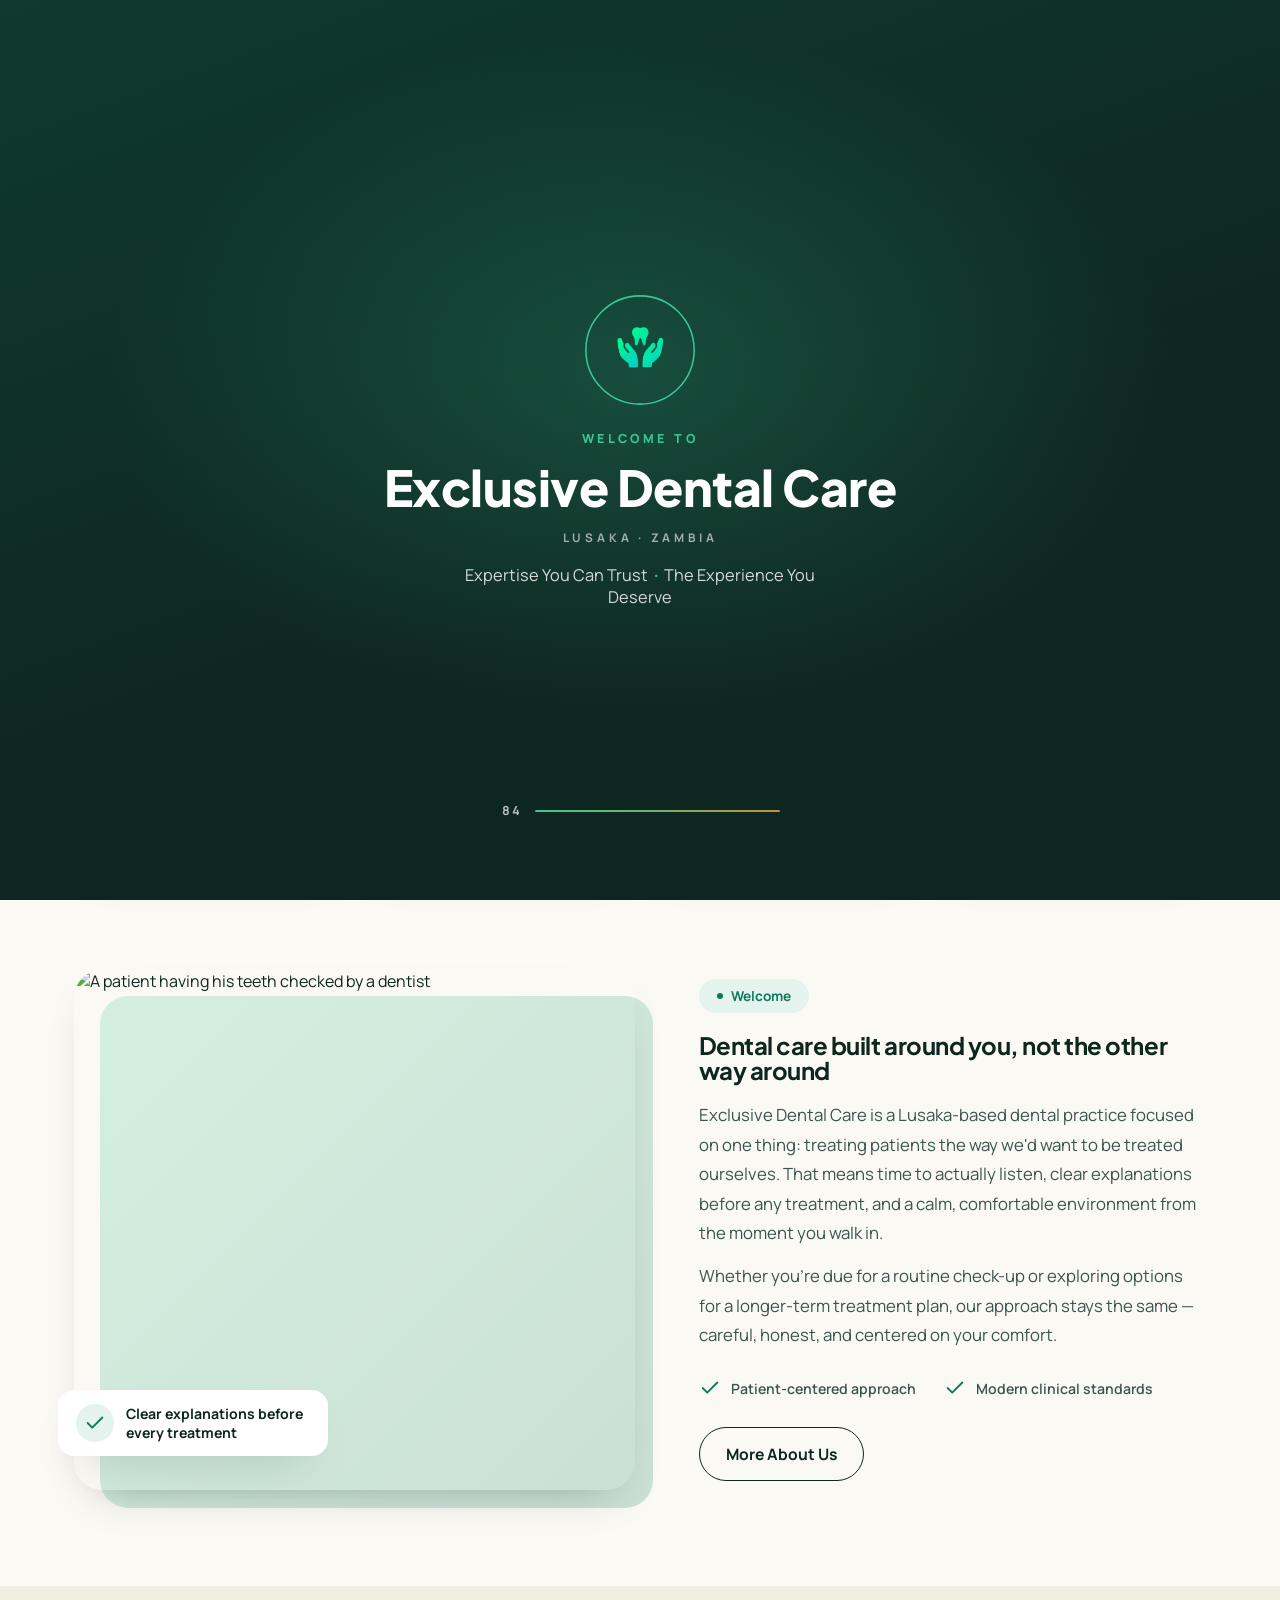
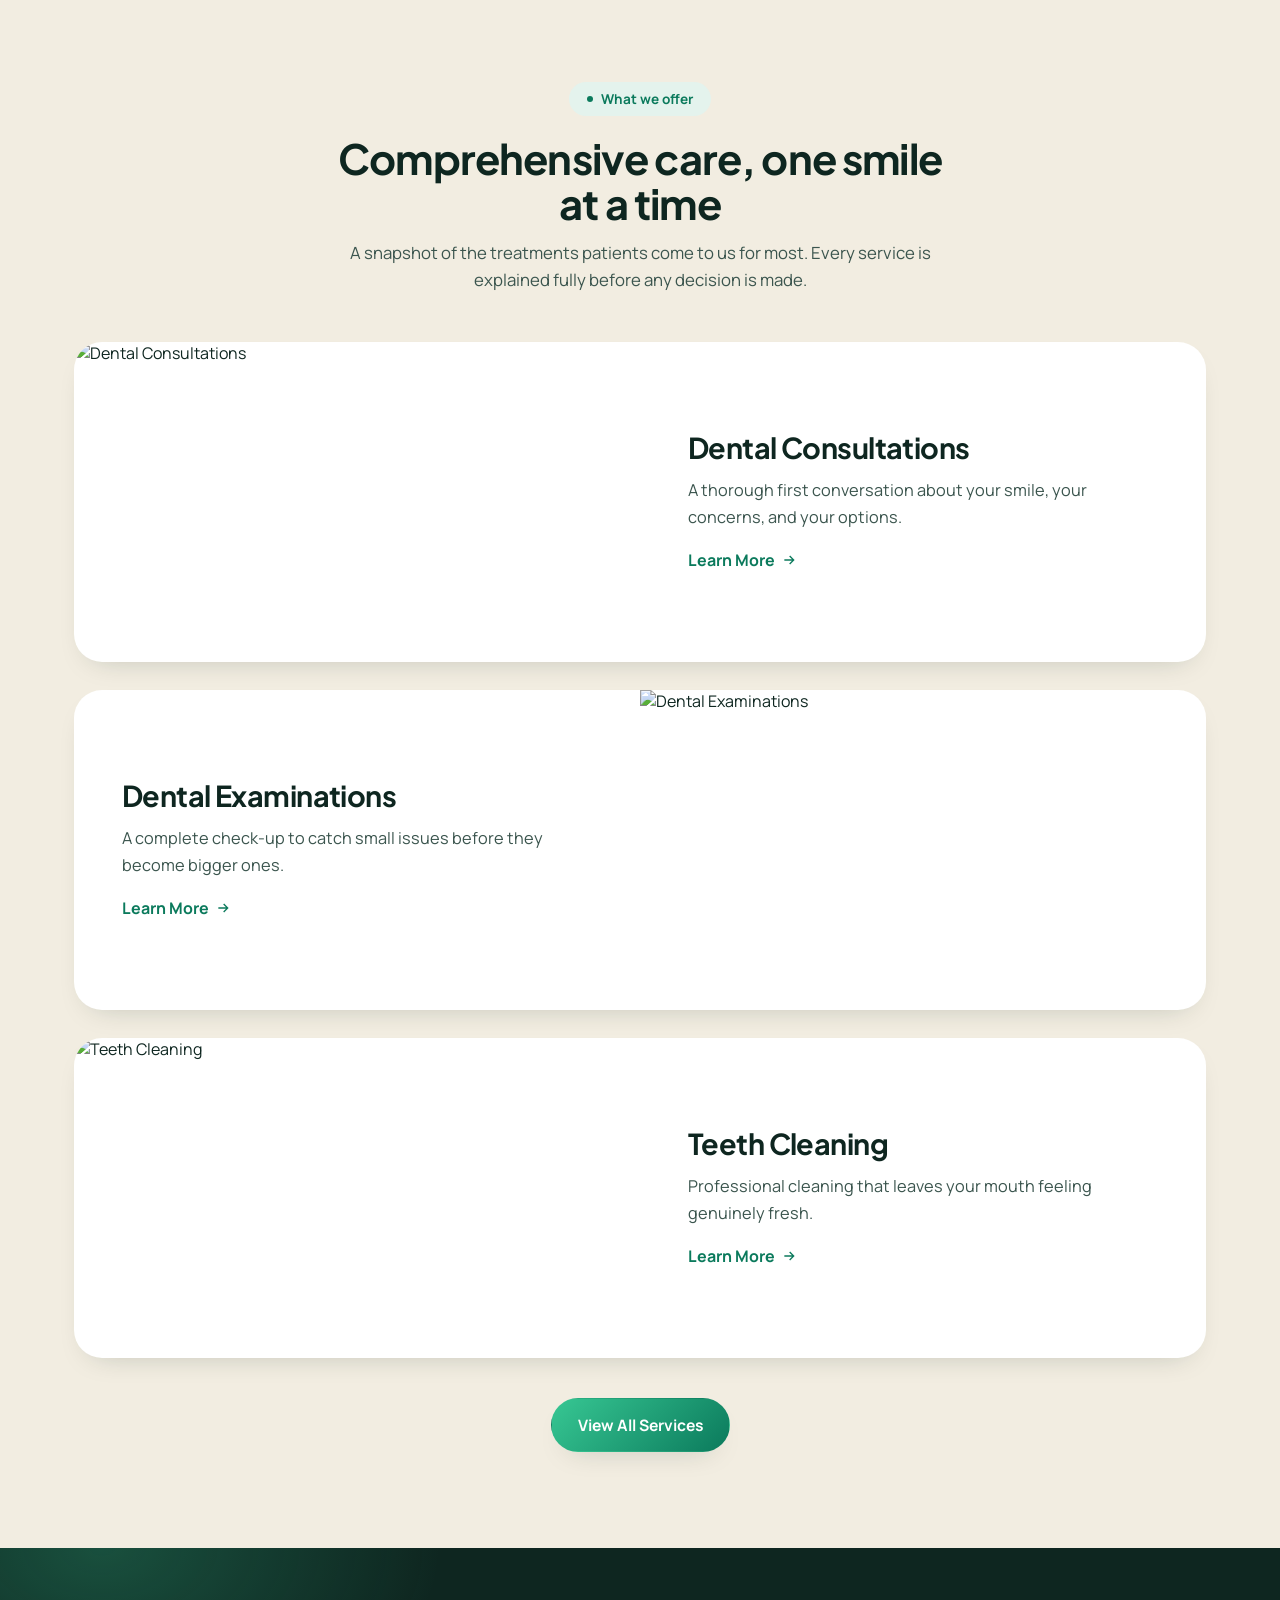
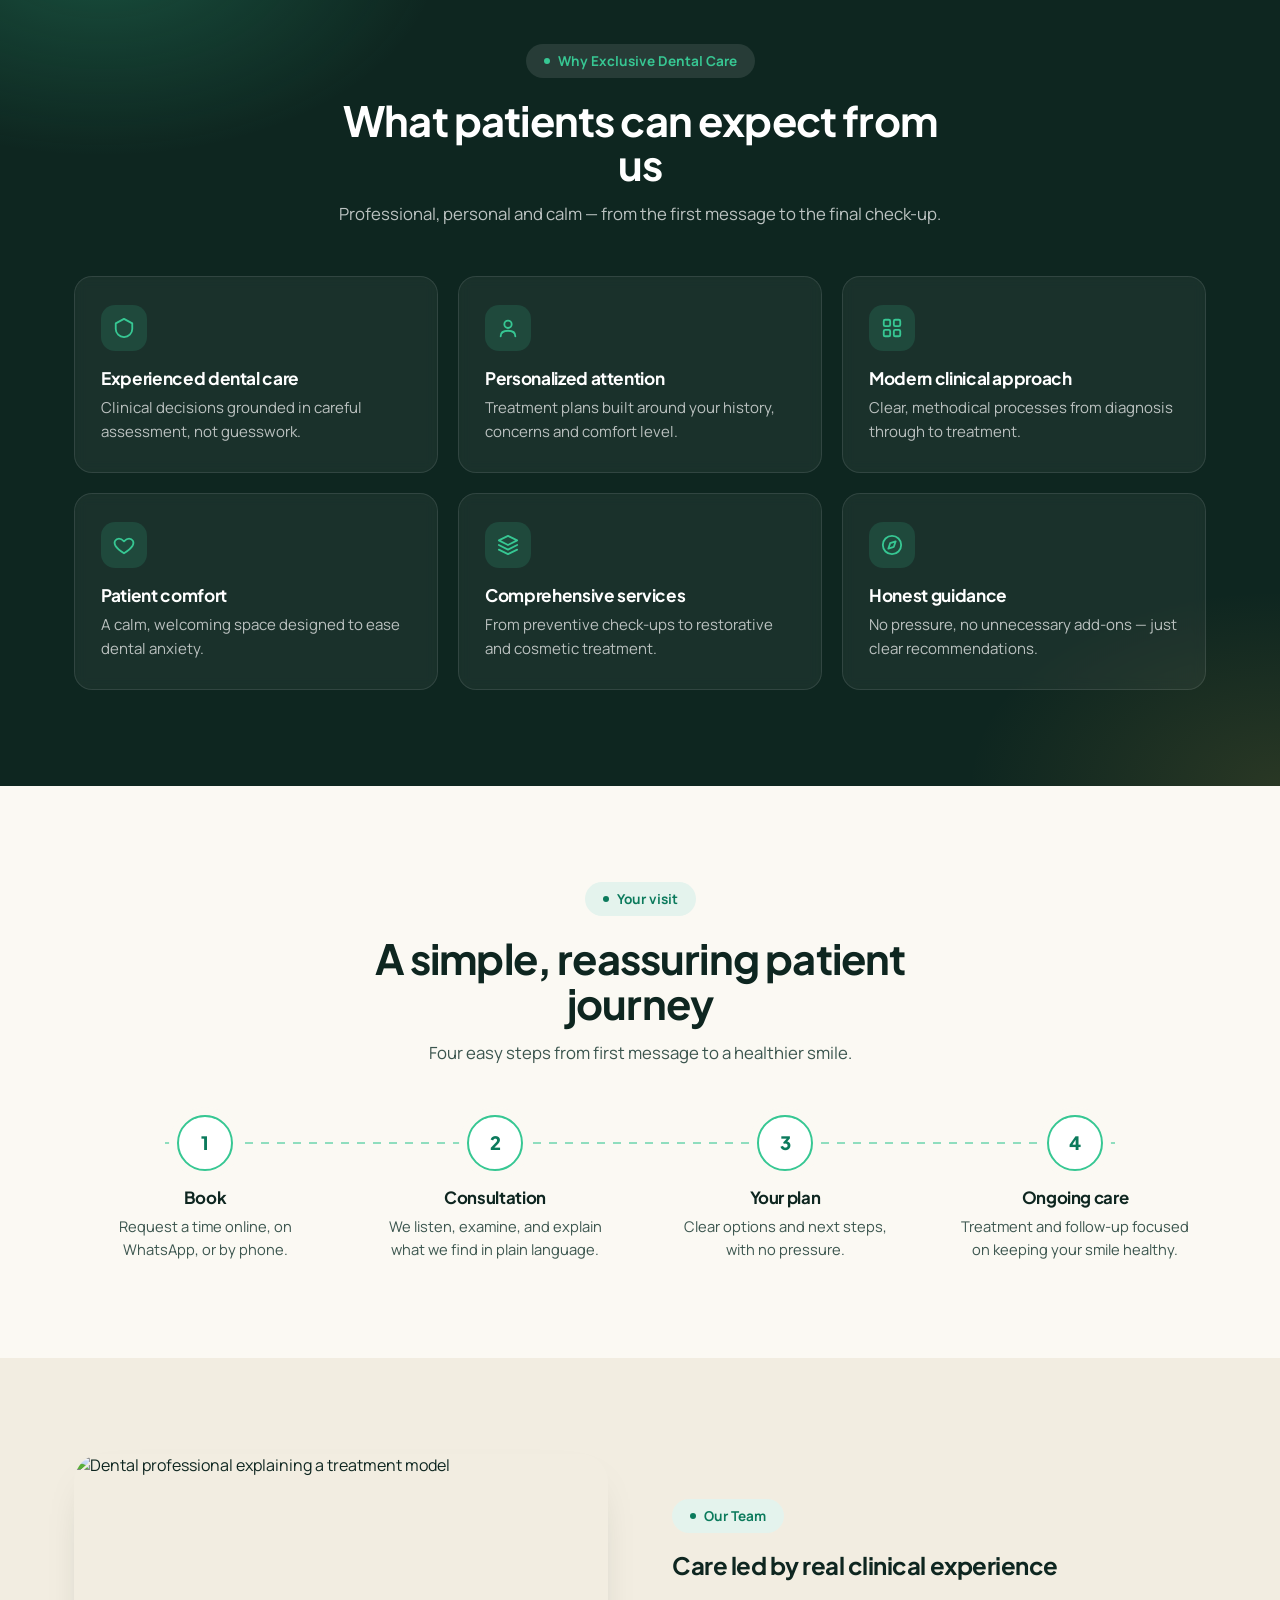
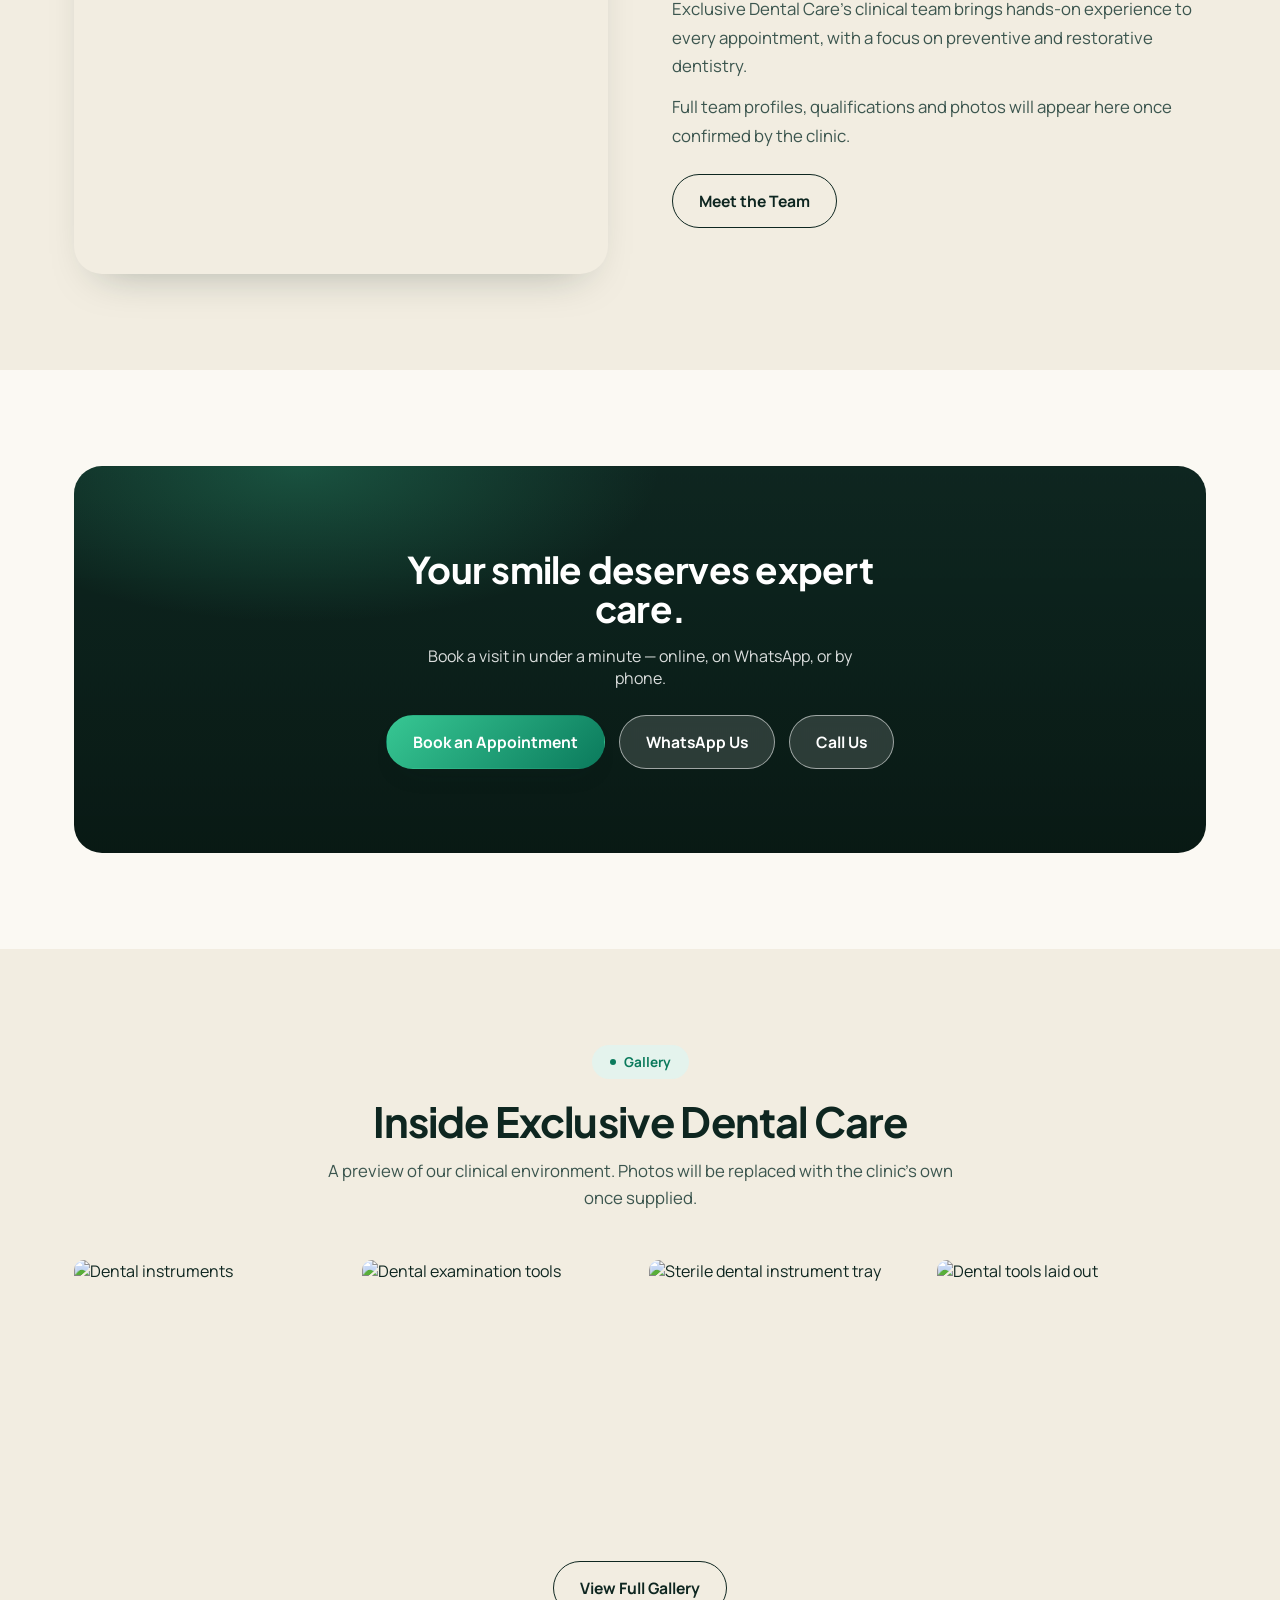
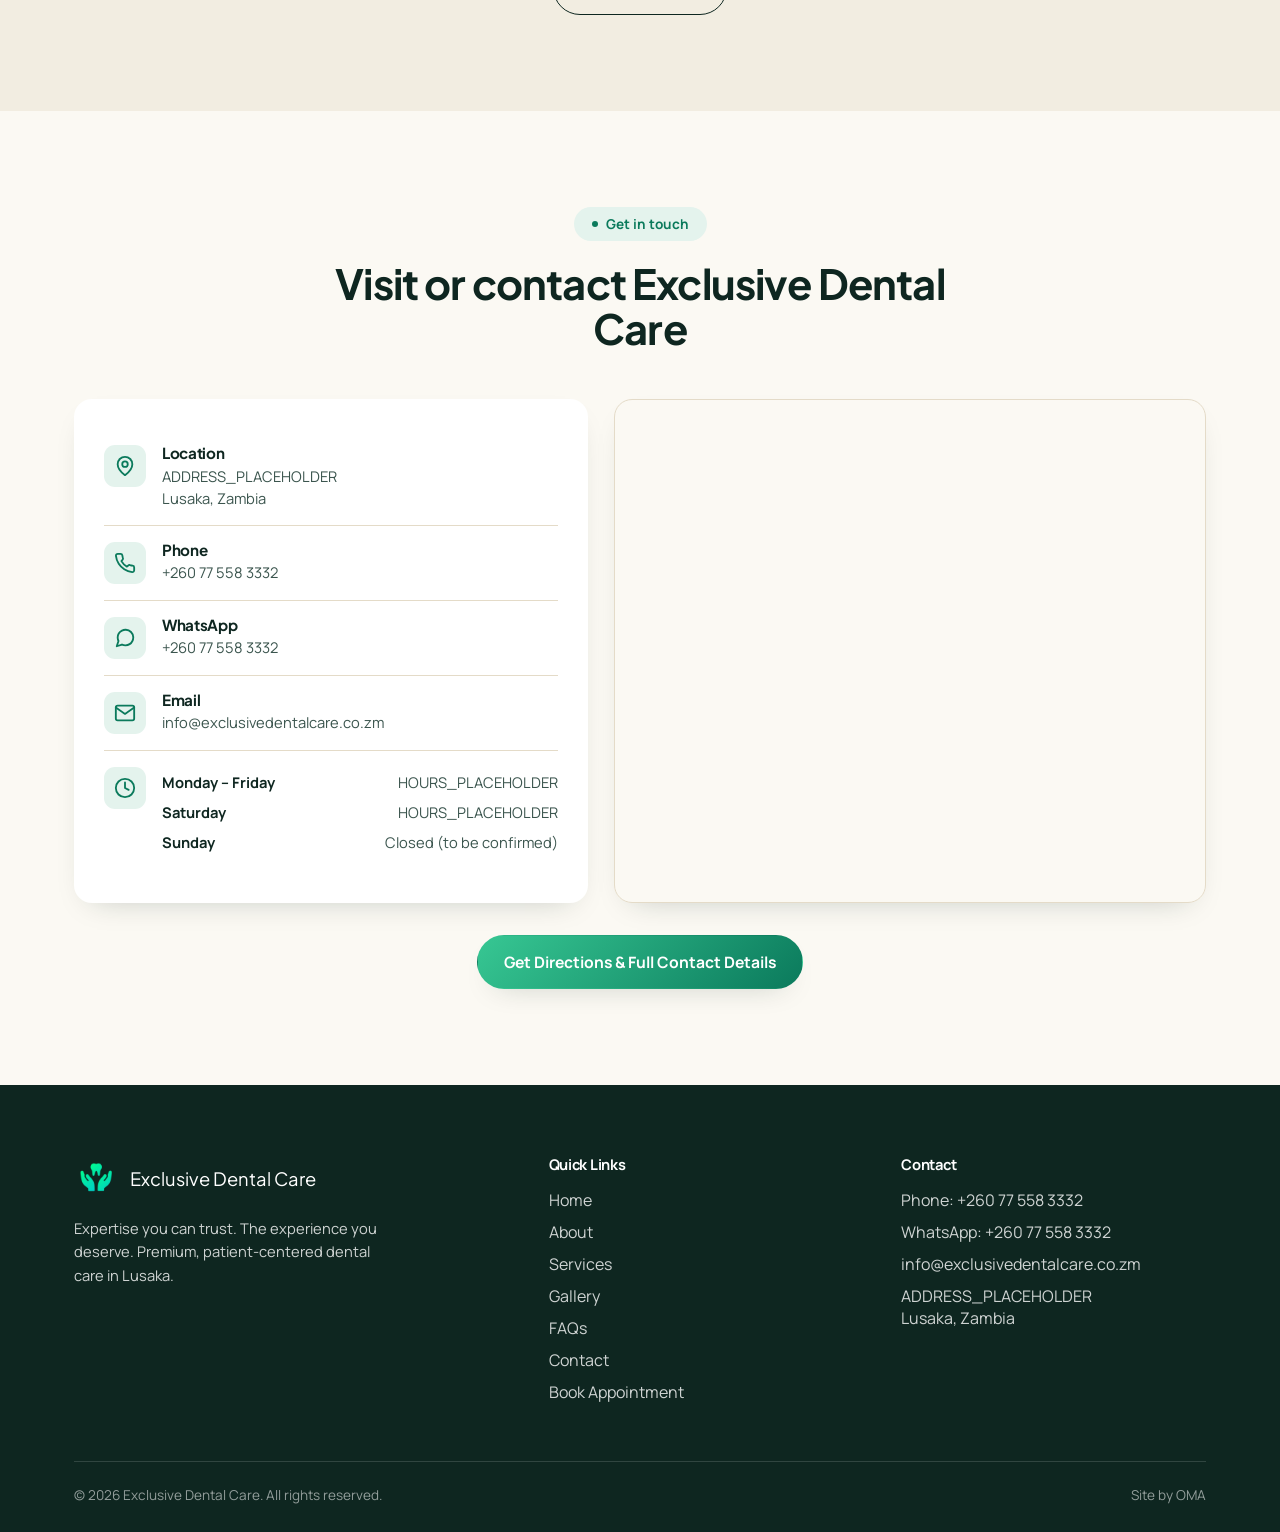
==== commit 369acc43: "Add files via upload" ====
--- a/index.html
+++ b/index.html
@@ -15,14 +15,21 @@
 </head>
 <body>
 
-<div id="welcome" role="dialog" aria-label="Welcome animation">
-  <img class="w-logo" src="assets/images/logo.png" alt="">
-  <div class="w-divider"></div>
-  <div class="w-copy">
-    <span class="w-eyebrow">Welcome to</span>
-    <h2 class="w-name">Exclusive Dental Care</h2>
-    <p class="w-tagline">Expertise You Can Trust · The Experience You Deserve</p>
-  </div>
+<div id="welcome" role="dialog" aria-label="Welcome to Exclusive Dental Care">
+  <div class="w-panel w-left"></div>
+  <div class="w-panel w-right"></div>
+  <div class="w-stage">
+    <div class="w-emblem">
+      <svg class="w-ring" viewBox="0 0 120 120" aria-hidden="true"><circle cx="60" cy="60" r="56"/></svg>
+      <img class="w-logo" src="assets/images/logo.png" alt="">
+      <span class="w-shine"></span>
+    </div>
+    <p class="w-eyebrow">Welcome to</p>
+    <h2 class="w-title">Exclusive Dental Care</h2>
+    <p class="w-loc">Lusaka · Zambia</p>
+    <p class="w-tag">Expertise You Can Trust<b>·</b>The Experience You Deserve</p>
+  </div>
+  <div class="w-progress" aria-hidden="true"><span class="w-count">0</span><div class="w-bar"><i></i></div></div>
 </div>
 
 <a href="#main" class="skip-link">Skip to content</a>
@@ -40,23 +47,35 @@
       <a href="contact.html">Contact</a>
     </nav>
     <div class="nav-cta">
-      <a href="appointment.html" class="btn btn-primary btn-sm">Book Appointment</a>
+      <a href="appointment.html" class="btn btn-primary btn-sm"><span class="bk-long">Book Appointment</span><span class="bk-short">Book Now</span></a>
     </div>
     <button class="nav-burger" aria-expanded="false" aria-controls="mobileMenu" aria-label="Open menu"><span></span><span></span><span></span></button>
   </div>
 </header>
 <nav class="mobile-menu" id="mobileMenu" data-open="false" aria-label="Mobile">
-  <a href="index.html">Home</a>
-  <a href="about.html">About</a>
-  <a href="services.html">Services</a>
-  <a href="team.html">Our Team</a>
-  <a href="gallery.html">Gallery</a>
-  <a href="faq.html">FAQs</a>
-  <a href="contact.html">Contact</a>
-  <div class="mm-cta">
-    <a href="appointment.html" class="btn btn-primary btn-block">Book an Appointment</a>
-    <a href="#" data-whatsapp class="btn btn-whatsapp btn-block">WhatsApp Us</a>
-    <a href="#" data-tel class="btn btn-ghost btn-block">Call the Clinic</a>
+  <div class="mm-inner">
+    <p class="mm-label" style="--i:0">Menu</p>
+    <div class="mm-primary">
+      <a class="mm-link" href="index.html" aria-current="page" style="--i:1"><span class="mm-no">01</span><span class="mm-t">Home</span></a>
+      <a class="mm-link" href="about.html" style="--i:2"><span class="mm-no">02</span><span class="mm-t">About</span></a>
+      <a class="mm-link" href="services.html" style="--i:3"><span class="mm-no">03</span><span class="mm-t">Services</span></a>
+      <a class="mm-link" href="team.html" style="--i:4"><span class="mm-no">04</span><span class="mm-t">Our Team</span></a>
+    </div>
+    <div class="mm-secondary">
+      <a class="mm-link" href="gallery.html" style="--i:5"><span class="mm-t">Gallery</span></a>
+      <a class="mm-link" href="faq.html" style="--i:6"><span class="mm-t">FAQs</span></a>
+      <a class="mm-link" href="contact.html" style="--i:7"><span class="mm-t">Contact</span></a>
+    </div>
+    <div class="mm-cta" style="--i:8">
+      <a href="appointment.html" class="btn btn-primary btn-block">Book an Appointment</a>
+      <a href="#" data-whatsapp class="btn btn-light btn-block">WhatsApp Us</a>
+    </div>
+    <div class="mm-foot" style="--i:9">
+      <strong>Exclusive Dental Care</strong>
+      <span>Lusaka, Zambia</span>
+      <a href="#" data-tel data-phone-display></a>
+      <a href="#" data-mail data-email-display></a>
+    </div>
   </div>
 </nav>
 
@@ -72,7 +91,7 @@
     </div>
     <div class="hero-content">
       <div class="hero-inner">
-        <span class="hero-kicker">Our Clinic</span>
+        <span class="hero-kicker">Lusaka, Zambia · Dental Clinic</span>
         <h1 class="hero-headline">
           <span class="hh-text" data-active="true">Expertise You Can Trust</span>
           <span class="hh-text">The Experience You Deserve</span>
@@ -80,8 +99,7 @@
         <p class="hero-sub">A calm, modern clinical environment and a team focused on making every visit clear, comfortable and reassuring.</p>
         <div class="hero-ctas">
           <a href="appointment.html" class="btn btn-primary">Book an Appointment</a>
-          <a href="#" data-whatsapp class="btn btn-light">WhatsApp Us</a>
-          <a href="#" data-tel class="btn btn-light">Call the Clinic</a>
+          <a href="services.html" class="btn btn-light">Explore Our Services</a>
         </div>
       </div>
     </div>
@@ -94,18 +112,33 @@
     </div>
   </section>
 
+  <div class="quick">
+    <div class="container">
+      <div class="quick-grid reveal">
+        <a class="qa" href="appointment.html"><span class="ic"><svg width="22" height="22" viewBox="0 0 24 24" fill="none" stroke="currentColor" stroke-width="2" stroke-linecap="round" stroke-linejoin="round"><rect x="3" y="4" width="18" height="18" rx="3"/><path d="M16 2v4M8 2v4M3 10h18"/></svg></span><span><strong>Book a visit</strong><small>Choose a date &amp; time</small></span></a>
+        <a class="qa" href="#" data-whatsapp><span class="ic"><svg width="22" height="22" viewBox="0 0 24 24" fill="none" stroke="currentColor" stroke-width="2" stroke-linecap="round" stroke-linejoin="round"><path d="M21 11.5a8.38 8.38 0 0 1-.9 3.8 8.5 8.5 0 0 1-7.6 4.7 8.38 8.38 0 0 1-3.8-.9L3 21l1.9-5.7a8.38 8.38 0 0 1-.9-3.8 8.5 8.5 0 0 1 4.7-7.6 8.38 8.38 0 0 1 3.8-.9h.5a8.48 8.48 0 0 1 8 8v.5Z"/></svg></span><span><strong>WhatsApp us</strong><small>Chat with the clinic</small></span></a>
+        <a class="qa" href="#" data-tel><span class="ic"><svg width="22" height="22" viewBox="0 0 24 24" fill="none" stroke="currentColor" stroke-width="2" stroke-linecap="round" stroke-linejoin="round"><path d="M22 16.92v3a2 2 0 0 1-2.18 2 19.8 19.8 0 0 1-8.63-3.07 19.5 19.5 0 0 1-6-6A19.8 19.8 0 0 1 2.11 4.18 2 2 0 0 1 4.1 2h3a2 2 0 0 1 2 1.72c.12.9.33 1.79.63 2.65a2 2 0 0 1-.45 2.11L8.09 9.91a16 16 0 0 0 6 6l1.43-1.19a2 2 0 0 1 2.11-.45c.86.3 1.75.51 2.65.63A2 2 0 0 1 22 16.92Z"/></svg></span><span><strong>Call the clinic</strong><small data-phone-display></small></span></a>
+        <a class="qa" href="contact.html"><span class="ic"><svg width="22" height="22" viewBox="0 0 24 24" fill="none" stroke="currentColor" stroke-width="2" stroke-linecap="round" stroke-linejoin="round"><path d="M20 10c0 6-8 12-8 12S4 16 4 10a8 8 0 1 1 16 0Z"/><circle cx="12" cy="10" r="3"/></svg></span><span><strong>Find us</strong><small>Lusaka, Zambia</small></span></a>
+      </div>
+    </div>
+  </div>
+
   <section>
     <div class="container intro-grid">
-      <img src="https://images.unsplash.com/photo-1684607633251-8a4a8d94ddd2?auto=format&fit=crop&w=1200&q=80" alt="A patient having his teeth checked by a dentist" loading="lazy" class="reveal">
+      <div class="intro-media reveal">
+        <img src="https://images.unsplash.com/photo-1684607633251-8a4a8d94ddd2?auto=format&fit=crop&w=1200&q=80" alt="A patient having his teeth checked by a dentist" loading="lazy">
+        <div class="float-card"><span class="ic"><svg width="22" height="22" viewBox="0 0 24 24" fill="none" stroke="currentColor" stroke-width="2" stroke-linecap="round" stroke-linejoin="round"><path d="M20 6 9 17l-5-5"/></svg></span><span>Clear explanations before every treatment</span></div>
+      </div>
       <div class="intro-copy reveal">
-        <span class="kicker">Welcome</span>
+        <span class="kicker-pill">Welcome</span>
         <h2>Dental care built around you, not the other way around</h2>
         <p>Exclusive Dental Care is a Lusaka-based dental practice focused on one thing: treating patients the way we'd want to be treated ourselves. That means time to actually listen, clear explanations before any treatment, and a calm, comfortable environment from the moment you walk in.</p>
         <p>Whether you're due for a routine check-up or exploring options for a longer-term treatment plan, our approach stays the same — careful, honest, and centered on your comfort.</p>
         <div class="badge-row">
-          <span class="badge"><svg width="20" height="20" viewBox="0 0 24 24" fill="none" stroke="currentColor" stroke-width="2"><path d="M20 6 9 17l-5-5"/></svg>Patient-centered approach</span>
-          <span class="badge"><svg width="20" height="20" viewBox="0 0 24 24" fill="none" stroke="currentColor" stroke-width="2"><path d="M20 6 9 17l-5-5"/></svg>Modern clinical standards</span>
-        </div>
+          <span class="badge"><svg width="22" height="22" viewBox="0 0 24 24" fill="none" stroke="currentColor" stroke-width="2" stroke-linecap="round" stroke-linejoin="round"><path d="M20 6 9 17l-5-5"/></svg>Patient-centered approach</span>
+          <span class="badge"><svg width="22" height="22" viewBox="0 0 24 24" fill="none" stroke="currentColor" stroke-width="2" stroke-linecap="round" stroke-linejoin="round"><path d="M20 6 9 17l-5-5"/></svg>Modern clinical standards</span>
+        </div>
+        <div style="margin-top:28px"><a href="about.html" class="btn btn-ghost">More About Us</a></div>
       </div>
     </div>
   </section>
@@ -113,69 +146,59 @@
   <section style="background:var(--sand)">
     <div class="container">
       <div class="section-head center reveal">
-        <span class="kicker">What we offer</span>
+        <span class="kicker-pill">What we offer</span>
         <h2>Comprehensive care, one smile at a time</h2>
         <p>A snapshot of the treatments patients come to us for most. Every service is explained fully before any decision is made.</p>
       </div>
       <div class="feature-cards" id="servicesPreview"></div>
       <div style="text-align:center;margin-top:40px" class="reveal">
-        <a href="services.html" class="btn btn-ghost">View All Services</a>
+        <a href="services.html" class="btn btn-primary">View All Services</a>
+      </div>
+    </div>
+  </section>
+
+  <section class="section-dark">
+    <div class="container">
+      <div class="section-head center reveal">
+        <span class="kicker-pill">Why Exclusive Dental Care</span>
+        <h2>What patients can expect from us</h2>
+        <p>Professional, personal and calm — from the first message to the final check-up.</p>
+      </div>
+      <div class="why-grid">
+        <div class="why-card reveal"><div class="ficon"><svg width="22" height="22" viewBox="0 0 24 24" fill="none" stroke="currentColor" stroke-width="2" stroke-linecap="round" stroke-linejoin="round"><path d="M12 2 3 7v6c0 5 4 8.5 9 9 5-.5 9-4 9-9V7z"/></svg></div><h3>Experienced dental care</h3><p>Clinical decisions grounded in careful assessment, not guesswork.</p></div>
+        <div class="why-card reveal"><div class="ficon"><svg width="22" height="22" viewBox="0 0 24 24" fill="none" stroke="currentColor" stroke-width="2" stroke-linecap="round" stroke-linejoin="round"><circle cx="12" cy="8" r="4"/><path d="M4 21c0-4 3.5-6 8-6s8 2 8 6"/></svg></div><h3>Personalized attention</h3><p>Treatment plans built around your history, concerns and comfort level.</p></div>
+        <div class="why-card reveal"><div class="ficon"><svg width="22" height="22" viewBox="0 0 24 24" fill="none" stroke="currentColor" stroke-width="2" stroke-linecap="round" stroke-linejoin="round"><rect x="3" y="3" width="7" height="7" rx="1.5"/><rect x="14" y="3" width="7" height="7" rx="1.5"/><rect x="3" y="14" width="7" height="7" rx="1.5"/><rect x="14" y="14" width="7" height="7" rx="1.5"/></svg></div><h3>Modern clinical approach</h3><p>Clear, methodical processes from diagnosis through to treatment.</p></div>
+        <div class="why-card reveal"><div class="ficon"><svg width="22" height="22" viewBox="0 0 24 24" fill="none" stroke="currentColor" stroke-width="2" stroke-linecap="round" stroke-linejoin="round"><path d="M12 21s-7-4.35-9.5-8.5C.5 8.5 3 5 6.5 5c2 0 3.5 1 5.5 3 2-2 3.5-3 5.5-3 3.5 0 6 3.5 4 7.5C19 16.65 12 21 12 21Z"/></svg></div><h3>Patient comfort</h3><p>A calm, welcoming space designed to ease dental anxiety.</p></div>
+        <div class="why-card reveal"><div class="ficon"><svg width="22" height="22" viewBox="0 0 24 24" fill="none" stroke="currentColor" stroke-width="2" stroke-linecap="round" stroke-linejoin="round"><path d="m12 2 10 5-10 5L2 7z"/><path d="m2 12 10 5 10-5M2 17l10 5 10-5"/></svg></div><h3>Comprehensive services</h3><p>From preventive check-ups to restorative and cosmetic treatment.</p></div>
+        <div class="why-card reveal"><div class="ficon"><svg width="22" height="22" viewBox="0 0 24 24" fill="none" stroke="currentColor" stroke-width="2" stroke-linecap="round" stroke-linejoin="round"><circle cx="12" cy="12" r="10"/><path d="m16 8-2 6-6 2 2-6z"/></svg></div><h3>Honest guidance</h3><p>No pressure, no unnecessary add-ons — just clear recommendations.</p></div>
       </div>
     </div>
   </section>
 
   <section>
     <div class="container">
-      <div class="section-head reveal">
-        <span class="kicker">Why Exclusive Dental Care</span>
-        <h2>What patients can expect from us</h2>
-      </div>
-      <div class="feature-row">
-        <div class="feature reveal">
-          <div class="ficon"><svg width="22" height="22" viewBox="0 0 24 24" fill="none" stroke="currentColor" stroke-width="2"><path d="M12 2 3 7v6c0 5 4 8.5 9 9 5-.5 9-4 9-9V7z"/></svg></div>
-          <h3>Experienced dental care</h3>
-          <p>Clinical decisions grounded in careful assessment, not guesswork.</p>
-        </div>
-        <div class="feature reveal">
-          <div class="ficon"><svg width="22" height="22" viewBox="0 0 24 24" fill="none" stroke="currentColor" stroke-width="2"><circle cx="12" cy="8" r="4"/><path d="M4 21c0-4 3.5-6 8-6s8 2 8 6"/></svg></div>
-          <h3>Personalized attention</h3>
-          <p>Treatment plans built around your history, concerns and comfort level.</p>
-        </div>
-        <div class="feature reveal">
-          <div class="ficon"><svg width="22" height="22" viewBox="0 0 24 24" fill="none" stroke="currentColor" stroke-width="2"><path d="M4 12h16M4 6h16M4 18h16"/></svg></div>
-          <h3>Modern clinical approach</h3>
-          <p>Clear, methodical processes from diagnosis through to treatment.</p>
-        </div>
-        <div class="feature reveal">
-          <div class="ficon"><svg width="22" height="22" viewBox="0 0 24 24" fill="none" stroke="currentColor" stroke-width="2"><path d="M12 21s-7-4.35-9.5-8.5C.5 8.5 3 5 6.5 5c2 0 3.5 1 5.5 3 2-2 3.5-3 5.5-3 3.5 0 6 3.5 4 7.5C19 16.65 12 21 12 21Z"/></svg></div>
-          <h3>Patient comfort</h3>
-          <p>A calm, welcoming space designed to ease dental anxiety.</p>
-        </div>
-        <div class="feature reveal">
-          <div class="ficon"><svg width="22" height="22" viewBox="0 0 24 24" fill="none" stroke="currentColor" stroke-width="2"><path d="M9 12 2 12 6.5 2h11L22 12h-7"/><path d="m9 12 3 10 3-10"/></svg></div>
-          <h3>Comprehensive services</h3>
-          <p>From preventive check-ups to restorative and cosmetic treatment.</p>
-        </div>
-        <div class="feature reveal">
-          <div class="ficon"><svg width="22" height="22" viewBox="0 0 24 24" fill="none" stroke="currentColor" stroke-width="2"><path d="M12 2v4M12 18v4M4.9 4.9l2.8 2.8M16.3 16.3l2.8 2.8M2 12h4M18 12h4M4.9 19.1l2.8-2.8M16.3 7.7l2.8-2.8"/></svg></div>
-          <h3>Honest guidance</h3>
-          <p>No pressure, no unnecessary add-ons — just clear recommendations.</p>
-        </div>
-      </div>
-      <div style="text-align:center;margin-top:12px" class="reveal">
-        <a href="about.html" class="btn btn-ghost">More About Us</a>
+      <div class="section-head center reveal">
+        <span class="kicker-pill">Your visit</span>
+        <h2>A simple, reassuring patient journey</h2>
+        <p>Four easy steps from first message to a healthier smile.</p>
+      </div>
+      <div class="journey">
+        <div class="j-step reveal"><div class="j-num">1</div><h3>Book</h3><p>Request a time online, on WhatsApp, or by phone.</p></div>
+        <div class="j-step reveal"><div class="j-num">2</div><h3>Consultation</h3><p>We listen, examine, and explain what we find in plain language.</p></div>
+        <div class="j-step reveal"><div class="j-num">3</div><h3>Your plan</h3><p>Clear options and next steps, with no pressure.</p></div>
+        <div class="j-step reveal"><div class="j-num">4</div><h3>Ongoing care</h3><p>Treatment and follow-up focused on keeping your smile healthy.</p></div>
       </div>
     </div>
   </section>
 
   <section style="background:var(--sand)">
     <div class="container two-col">
-      <img src="https://images.unsplash.com/photo-1777445826358-f95518f49b44?auto=format&fit=crop&w=1000&q=80" alt="Dental professional at Exclusive Dental Care" loading="lazy" style="border-radius:var(--radius-lg);box-shadow:var(--shadow-soft);height:420px;width:100%;object-fit:cover" class="reveal">
+      <img src="https://images.unsplash.com/photo-1777445826358-f95518f49b44?auto=format&fit=crop&w=1000&q=80" alt="Dental professional explaining a treatment model" loading="lazy" style="border-radius:var(--radius-lg);box-shadow:var(--shadow-soft);height:420px;width:100%;object-fit:cover" class="reveal">
       <div class="reveal">
-        <span class="kicker">Our Team</span>
+        <span class="kicker-pill">Our Team</span>
         <h2 style="margin-bottom:16px">Care led by real clinical experience</h2>
         <p style="color:var(--ink-soft);line-height:1.7;font-size:1.05rem;margin-bottom:12px">Exclusive Dental Care's clinical team brings hands-on experience to every appointment, with a focus on preventive and restorative dentistry.</p>
-        <p style="color:var(--ink-soft);line-height:1.7;font-size:1.05rem;">Full team profiles, qualifications and photos will appear here once confirmed by the clinic — this section is structured to make that update simple.</p>
+        <p style="color:var(--ink-soft);line-height:1.7;font-size:1.05rem;">Full team profiles, qualifications and photos will appear here once confirmed by the clinic.</p>
         <div style="margin-top:24px"><a href="team.html" class="btn btn-ghost">Meet the Team</a></div>
       </div>
     </div>
@@ -183,8 +206,9 @@
 
   <section>
     <div class="container">
-      <div class="cta-band reveal">
+      <div class="cta-band cta-photo reveal" style="background-image:linear-gradient(rgba(14,38,32,.8),rgba(8,24,19,.9)),url('https://images.unsplash.com/photo-1629909614456-6b1c5c94cecc?auto=format&fit=crop&w=1600&q=80')">
         <h2>Your smile deserves expert care.</h2>
+        <p>Book a visit in under a minute — online, on WhatsApp, or by phone.</p>
         <div class="cta-row">
           <a href="appointment.html" class="btn btn-primary">Book an Appointment</a>
           <a href="#" data-whatsapp class="btn btn-light">WhatsApp Us</a>
@@ -197,9 +221,9 @@
   <section style="background:var(--sand)">
     <div class="container">
       <div class="section-head center reveal">
-        <span class="kicker">Gallery</span>
+        <span class="kicker-pill">Gallery</span>
         <h2>Inside Exclusive Dental Care</h2>
-        <p>A preview of our clinical environment. Full gallery photos will be replaced with the clinic's own once supplied.</p>
+        <p>A preview of our clinical environment. Photos will be replaced with the clinic's own once supplied.</p>
       </div>
       <div class="gallery-strip reveal">
         <a href="gallery.html"><img src="https://images.unsplash.com/photo-1642844744022-d76a9af3711a?auto=format&fit=crop&w=500&q=80" alt="Dental instruments" loading="lazy"></a>
@@ -214,30 +238,18 @@
   <section>
     <div class="container">
       <div class="section-head center reveal">
-        <span class="kicker">Get in Touch</span>
+        <span class="kicker-pill">Get in touch</span>
         <h2>Visit or contact Exclusive Dental Care</h2>
       </div>
-      <div class="contact-info-card reveal" style="max-width:760px;margin:0 auto">
-        <div class="contact-row">
-          <div class="ic"><svg width="20" height="20" viewBox="0 0 24 24" fill="none" stroke="currentColor" stroke-width="2"><path d="M20 10c0 6-8 12-8 12S4 16 4 10a8 8 0 1 1 16 0Z"/><circle cx="12" cy="10" r="3"/></svg></div>
-          <div><h4>Location</h4><p data-address-display></p></div>
-        </div>
-        <div class="contact-row">
-          <div class="ic"><svg width="20" height="20" viewBox="0 0 24 24" fill="none" stroke="currentColor" stroke-width="2"><path d="M22 16.92v3a2 2 0 0 1-2.18 2 19.8 19.8 0 0 1-8.63-3.07 19.5 19.5 0 0 1-6-6A19.8 19.8 0 0 1 2.11 4.18 2 2 0 0 1 4.1 2h3a2 2 0 0 1 2 1.72c.12.9.33 1.79.63 2.65a2 2 0 0 1-.45 2.11L8.09 9.91a16 16 0 0 0 6 6l1.43-1.19a2 2 0 0 1 2.11-.45c.86.3 1.75.51 2.65.63A2 2 0 0 1 22 16.92Z"/></svg></div>
-          <div><h4>Phone</h4><a href="#" data-tel data-phone-display></a></div>
-        </div>
-        <div class="contact-row">
-          <div class="ic"><svg width="20" height="20" viewBox="0 0 24 24" fill="none" stroke="currentColor" stroke-width="2"><path d="M21 11.5a8.38 8.38 0 0 1-.9 3.8 8.5 8.5 0 0 1-7.6 4.7 8.38 8.38 0 0 1-3.8-.9L3 21l1.9-5.7a8.38 8.38 0 0 1-.9-3.8 8.5 8.5 0 0 1 4.7-7.6 8.38 8.38 0 0 1 3.8-.9h.5a8.48 8.48 0 0 1 8 8v.5Z"/></svg></div>
-          <div><h4>WhatsApp</h4><a href="#" data-whatsapp data-whatsapp-display></a></div>
-        </div>
-        <div class="contact-row">
-          <div class="ic"><svg width="20" height="20" viewBox="0 0 24 24" fill="none" stroke="currentColor" stroke-width="2"><rect x="2" y="4" width="20" height="16" rx="2"/><path d="m22 6-10 7L2 6"/></svg></div>
-          <div><h4>Email</h4><a href="#" data-mail data-email-display></a></div>
-        </div>
-        <div class="contact-row">
-          <div class="ic"><svg width="20" height="20" viewBox="0 0 24 24" fill="none" stroke="currentColor" stroke-width="2"><circle cx="12" cy="12" r="10"/><path d="M12 6v6l4 2"/></svg></div>
-          <div style="flex:1" data-hours></div>
-        </div>
+      <div class="loc-grid reveal">
+        <div class="contact-info-card">
+          <div class="contact-row"><div class="ic"><svg width="22" height="22" viewBox="0 0 24 24" fill="none" stroke="currentColor" stroke-width="2" stroke-linecap="round" stroke-linejoin="round"><path d="M20 10c0 6-8 12-8 12S4 16 4 10a8 8 0 1 1 16 0Z"/><circle cx="12" cy="10" r="3"/></svg></div><div><h4>Location</h4><p data-address-display></p></div></div>
+          <div class="contact-row"><div class="ic"><svg width="22" height="22" viewBox="0 0 24 24" fill="none" stroke="currentColor" stroke-width="2" stroke-linecap="round" stroke-linejoin="round"><path d="M22 16.92v3a2 2 0 0 1-2.18 2 19.8 19.8 0 0 1-8.63-3.07 19.5 19.5 0 0 1-6-6A19.8 19.8 0 0 1 2.11 4.18 2 2 0 0 1 4.1 2h3a2 2 0 0 1 2 1.72c.12.9.33 1.79.63 2.65a2 2 0 0 1-.45 2.11L8.09 9.91a16 16 0 0 0 6 6l1.43-1.19a2 2 0 0 1 2.11-.45c.86.3 1.75.51 2.65.63A2 2 0 0 1 22 16.92Z"/></svg></div><div><h4>Phone</h4><a href="#" data-tel data-phone-display></a></div></div>
+          <div class="contact-row"><div class="ic"><svg width="22" height="22" viewBox="0 0 24 24" fill="none" stroke="currentColor" stroke-width="2" stroke-linecap="round" stroke-linejoin="round"><path d="M21 11.5a8.38 8.38 0 0 1-.9 3.8 8.5 8.5 0 0 1-7.6 4.7 8.38 8.38 0 0 1-3.8-.9L3 21l1.9-5.7a8.38 8.38 0 0 1-.9-3.8 8.5 8.5 0 0 1 4.7-7.6 8.38 8.38 0 0 1 3.8-.9h.5a8.48 8.48 0 0 1 8 8v.5Z"/></svg></div><div><h4>WhatsApp</h4><a href="#" data-whatsapp data-whatsapp-display></a></div></div>
+          <div class="contact-row"><div class="ic"><svg width="22" height="22" viewBox="0 0 24 24" fill="none" stroke="currentColor" stroke-width="2" stroke-linecap="round" stroke-linejoin="round"><rect x="2" y="4" width="20" height="16" rx="2"/><path d="m22 6-10 7L2 6"/></svg></div><div><h4>Email</h4><a href="#" data-mail data-email-display></a></div></div>
+          <div class="contact-row"><div class="ic"><svg width="22" height="22" viewBox="0 0 24 24" fill="none" stroke="currentColor" stroke-width="2" stroke-linecap="round" stroke-linejoin="round"><circle cx="12" cy="12" r="10"/><path d="M12 6v6l4 2"/></svg></div><div style="flex:1" data-hours></div></div>
+        </div>
+        <div class="map-frame"><iframe data-map-embed src="" title="Exclusive Dental Care location map" loading="lazy" referrerpolicy="no-referrer-when-downgrade"></iframe></div>
       </div>
       <div style="text-align:center;margin-top:32px" class="reveal"><a href="contact.html" class="btn btn-primary">Get Directions &amp; Full Contact Details</a></div>
     </div>
--- a/assets/css/style.css
+++ b/assets/css/style.css
@@ -102,49 +102,48 @@
 .btn:active{ transform:scale(.97); }
 .wa-float:active{ transform:scale(.92); }
 
-/* ---------- welcome intro animation ---------- */
-#welcome{
-  position:fixed; inset:0; z-index:9999; background:var(--ink);
-  display:flex; align-items:center; justify-content:center; flex-direction:column;
-  gap:22px; overflow:hidden; transition:transform .85s cubic-bezier(.76,0,.24,1);
-}
-#welcome[data-hide="true"]{ transform:translateY(-100%); pointer-events:none; }
-#welcome::before{
-  content:""; position:absolute; top:50%; left:50%; width:560px; height:560px; z-index:0;
-  background:radial-gradient(circle, rgba(55,199,147,.28), transparent 68%);
-  transform:translate(-50%,-50%) scale(.85); animation:wGlow 3.4s ease-in-out infinite;
-}
-@keyframes wGlow{ 0%,100%{ transform:translate(-50%,-50%) scale(.85); opacity:.65; } 50%{ transform:translate(-50%,-50%) scale(1.12); opacity:1; } }
-#welcome .w-logo{ position:relative; z-index:1; width:84px; height:84px; opacity:0; transform:scale(.7) rotate(-6deg); animation:wLogoIn 1s cubic-bezier(.22,1.3,.4,1) forwards; }
-.w-divider{
-  position:relative; z-index:1; width:0; height:2px; background:var(--gold); border-radius:2px;
-  animation:wDividerGrow .5s var(--ease) .6s forwards;
-}
-.w-copy{ position:relative; z-index:1; display:flex; flex-direction:column; align-items:center; gap:10px; padding:0 24px; text-align:center; }
-.w-eyebrow{
-  opacity:0; color:var(--teal-light); font-weight:800; font-size:.82rem; letter-spacing:.18em;
-  text-transform:uppercase; animation:wFadeIn .6s var(--ease) .75s forwards;
-}
-.w-name{
-  opacity:0; color:#fff; font-family:'Plus Jakarta Sans',sans-serif; font-weight:800;
-  font-size:clamp(1.9rem,5.6vw,3.1rem); letter-spacing:-.015em; line-height:1.1;
-  animation:wFadeIn .8s var(--ease) 1.2s forwards;
-}
-.w-tagline{
-  opacity:0; color:rgba(255,255,255,.78); font-size:1rem; max-width:36ch;
-  animation:wFadeIn .8s var(--ease) 2.05s forwards;
-}
-@keyframes wLogoIn{ 0%{ opacity:0; transform:scale(.7) rotate(-6deg);} 60%{ opacity:1; transform:scale(1.06) rotate(1deg);} 100%{ opacity:1; transform:scale(1) rotate(0);} }
-@keyframes wFadeIn{ from{ opacity:0; transform:translateY(10px);} to{ opacity:1; transform:translateY(0);} }
-@keyframes wDividerGrow{ to{ width:64px; } }
+/* ---------- welcome intro animation: emblem ring + letter reveal, doors open to the site ---------- */
+#welcome{ position:fixed; inset:0; z-index:9999; display:flex; align-items:center; justify-content:center; overflow:hidden; }
+.w-panel{
+  position:absolute; top:0; bottom:0; width:50.4%; z-index:0;
+  background:
+    radial-gradient(60% 55% at 50% 42%, rgba(55,199,147,.22), transparent 70%),
+    linear-gradient(160deg, #0F3A2F 0%, var(--ink) 60%);
+  background-size:200% 100%; transition:transform .95s cubic-bezier(.76,0,.24,1) .3s;
+}
+.w-left{ left:0; background-position:left top; }
+.w-right{ right:0; background-position:right top; }
+#welcome[data-hide="true"]{ pointer-events:none; }
+#welcome[data-hide="true"] .w-left{ transform:translateX(-101%); }
+#welcome[data-hide="true"] .w-right{ transform:translateX(101%); }
+#welcome[data-hide="true"] .w-stage, #welcome[data-hide="true"] .w-progress{ opacity:0; transform:scale(1.05); transition:opacity .4s var(--ease), transform .6s var(--ease); }
+.w-stage{ position:relative; z-index:1; display:flex; flex-direction:column; align-items:center; text-align:center; gap:12px; padding:0 20px; }
+.w-emblem{ position:relative; width:116px; height:116px; display:grid; place-items:center; border-radius:50%; overflow:hidden; margin-bottom:10px; }
+.w-ring{ position:absolute; inset:0; width:100%; height:100%; transform:rotate(-90deg); }
+.w-ring circle{ fill:none; stroke:var(--teal-light); stroke-width:1.6; stroke-linecap:round; stroke-dasharray:352; stroke-dashoffset:352; animation:wRing 1.5s cubic-bezier(.65,0,.35,1) .2s forwards; }
+.w-logo{ position:relative; width:64px; height:64px; opacity:0; transform:scale(.55) rotate(-8deg); animation:wLogoPop .9s cubic-bezier(.22,1.25,.36,1) .85s forwards; }
+.w-shine{ position:absolute; inset:0; background:linear-gradient(115deg, transparent 35%, rgba(255,255,255,.5) 50%, transparent 65%); transform:translateX(-130%); animation:wShine 1.1s ease 1.55s forwards; }
+.w-eyebrow{ margin:0; color:var(--teal-light); font-weight:800; font-size:.78rem; letter-spacing:.28em; text-transform:uppercase; opacity:0; animation:wRise .7s var(--ease) 1.25s forwards; }
+.w-title{ margin:0; color:#fff; font-family:'Plus Jakarta Sans',sans-serif; font-weight:800; font-size:clamp(1.35rem,6.4vw,3.1rem); letter-spacing:-.01em; line-height:1.15; white-space:nowrap; }
+.w-title .ch{ display:inline-block; opacity:0; transform:translateY(55%); filter:blur(6px); animation:wLetter .7s cubic-bezier(.2,.8,.2,1) forwards; animation-delay:calc(1.45s + var(--i) * 42ms); }
+.w-loc{ margin:0; color:rgba(255,255,255,.6); font-size:.74rem; font-weight:700; letter-spacing:.32em; text-transform:uppercase; opacity:0; animation:wRise .7s var(--ease) 2.5s forwards; }
+.w-tag{ margin:6px 0 0; color:rgba(255,255,255,.82); font-size:clamp(.88rem,2.6vw,1.02rem); max-width:40ch; opacity:0; animation:wRise .8s var(--ease) 2.85s forwards; }
+.w-tag b{ color:var(--teal-light); font-weight:700; padding:0 .35em; }
+.w-progress{ position:absolute; left:50%; bottom:9vh; transform:translateX(-50%); z-index:1; display:flex; align-items:center; gap:14px; width:min(280px,64vw); color:rgba(255,255,255,.7); font-size:.78rem; font-weight:700; letter-spacing:.1em; }
+.w-count{ min-width:2.6ch; text-align:right; font-variant-numeric:tabular-nums; }
+.w-bar{ flex:1; height:2px; background:rgba(255,255,255,.14); border-radius:2px; overflow:hidden; }
+.w-bar i{ display:block; height:100%; width:0; background:linear-gradient(90deg, var(--teal-light), var(--gold)); animation:wBar 4.1s linear .1s forwards; }
+@keyframes wRing{ to{ stroke-dashoffset:0; } }
+@keyframes wLogoPop{ to{ opacity:1; transform:scale(1) rotate(0); } }
+@keyframes wShine{ to{ transform:translateX(130%); } }
+@keyframes wRise{ from{ opacity:0; transform:translateY(12px); } to{ opacity:1; transform:translateY(0); } }
+@keyframes wLetter{ to{ opacity:1; transform:translateY(0); filter:blur(0); } }
+@keyframes wBar{ to{ width:100%; } }
 @media (prefers-reduced-motion: reduce){
-  #welcome{ transition:none; }
-  #welcome::before{ animation:none; opacity:.8; }
-  #welcome .w-logo{ animation:none !important; opacity:1 !important; transform:none !important; }
-  .w-divider{ animation:none !important; width:64px !important; }
-  .w-eyebrow, .w-name, .w-tagline{ animation:none !important; opacity:1 !important; transform:none !important; }
-}
-
+  .w-panel{ transition:none; }
+  .w-ring circle, .w-logo, .w-shine, .w-eyebrow, .w-title .ch, .w-loc, .w-tag, .w-bar i{ animation:none !important; opacity:1 !important; transform:none !important; filter:none !important; stroke-dashoffset:0 !important; width:auto; }
+  .w-bar i{ width:100% !important; }
+}
 
 /* ---------- navigation ---------- */
 .nav{
@@ -180,14 +179,6 @@
   .nav-burger[aria-expanded="true"] span:nth-child(2){ opacity:0; }
   .nav-burger[aria-expanded="true"] span:nth-child(3){ transform:translateY(-7px) rotate(-45deg); }
 
-  .mobile-menu{
-    position:fixed; inset:0; top:var(--nav-h); background:var(--cream); z-index:400;
-    transform:translateX(100%); transition:transform .4s var(--ease);
-    padding:32px 24px; display:flex; flex-direction:column; gap:6px; overflow-y:auto;
-  }
-  .mobile-menu[data-open="true"]{ transform:translateX(0); }
-  .mobile-menu a{ font-family:'Plus Jakarta Sans',sans-serif; font-size:1.5rem; padding:14px 4px; border-bottom:1px solid var(--sand-line); color:var(--ink); }
-  .mobile-menu .mm-cta{ margin-top:20px; display:flex; flex-direction:column; gap:12px; }
 }
 @media (min-width:961px){ .mobile-menu{ display:none; } }
 @media (max-width:480px){
@@ -507,3 +498,231 @@
 .badge-row{ display:flex; gap:28px; flex-wrap:wrap; margin-top:28px; }
 .badge{ display:flex; align-items:center; gap:10px; font-size:.88rem; color:var(--ink-soft); font-weight:600; }
 .badge svg{ color:var(--teal-deep); flex-shrink:0; }
+
+
+/* ---------- nav: single-line brand + short Book button on mobile ---------- */
+.brand > span{ white-space:nowrap; }
+.bk-short{ display:none; }
+@media (max-width:640px){
+  .nav .container{ padding:0 16px; }
+  .brand .brand-loc{ display:none; }
+  .brand > span{ font-size:1.02rem; }
+  .bk-long{ display:none; }
+  .bk-short{ display:inline; }
+}
+@media (max-width:400px){
+  .brand{ gap:7px; min-width:0; }
+  .brand img{ width:30px; height:30px; }
+  .brand > span{ font-size:.9rem; }
+  .nav-cta .btn-sm{ padding:9px 13px; }
+}
+@media (max-width:340px){ .brand > span{ font-size:.82rem; } }
+
+/* ---------- premium homepage ---------- */
+@keyframes kenburns{ from{ transform:scale(1.09); } to{ transform:scale(1); } }
+.hero-slide[data-active="true"]{ animation:kenburns 9s ease-out forwards; }
+
+.quick{ position:relative; z-index:5; margin-top:-52px; padding-bottom:8px; }
+.quick-grid{ display:grid; grid-template-columns:repeat(4,1fr); gap:16px; }
+.qa{
+  display:flex; align-items:center; gap:14px; background:#fff; border:1px solid var(--sand-line);
+  border-radius:var(--radius-md); padding:20px 22px; box-shadow:var(--shadow-soft);
+  transition:transform .3s var(--ease), box-shadow .3s var(--ease), border-color .3s;
+}
+.qa .ic{ width:46px; height:46px; border-radius:14px; background:linear-gradient(135deg,var(--teal-light),var(--teal-deep)); color:#fff; display:grid; place-items:center; flex-shrink:0; }
+.qa strong{ display:block; font-family:'Plus Jakarta Sans',sans-serif; font-size:1rem; line-height:1.2; }
+.qa small{ display:block; margin-top:3px; color:var(--ink-soft); font-size:.8rem; font-weight:600; }
+@media (hover:hover) and (pointer:fine){ .qa:hover{ transform:translateY(-5px); border-color:var(--teal-light); box-shadow:0 26px 44px -22px rgba(14,38,32,.4); } }
+@media (max-width:960px){ .quick-grid{ grid-template-columns:repeat(2,1fr); } }
+@media (max-width:520px){ .quick{ margin-top:-34px; } .quick-grid{ gap:10px; } .qa{ flex-direction:column; align-items:flex-start; gap:10px; padding:16px; } .qa .ic{ width:40px; height:40px; border-radius:12px; } }
+
+.intro-media{ position:relative; }
+.intro-media::before{ content:""; position:absolute; inset:26px -18px -18px 26px; border-radius:var(--radius-lg); background:linear-gradient(135deg,var(--teal-light),var(--teal-deep)); opacity:.2; z-index:0; }
+.intro-media img{ position:relative; z-index:1; }
+.float-card{
+  position:absolute; left:-16px; bottom:34px; z-index:2; display:flex; align-items:center; gap:12px;
+  background:#fff; border-radius:16px; padding:14px 18px; box-shadow:var(--shadow-soft); max-width:270px;
+  font-weight:700; font-size:.88rem; line-height:1.35;
+}
+.float-card .ic{ width:38px; height:38px; border-radius:50%; background:var(--teal-pale); color:var(--teal-deep); display:grid; place-items:center; flex-shrink:0; }
+@media (max-width:900px){ .intro-media{ order:-1; } .float-card{ left:12px; bottom:-18px; } }
+
+.section-dark{ background:var(--ink); color:#fff; position:relative; overflow:hidden; }
+.section-dark::before{ content:""; position:absolute; inset:0; background:radial-gradient(520px 320px at 8% 0%, rgba(55,199,147,.26), transparent 65%), radial-gradient(480px 300px at 100% 100%, rgba(184,147,59,.16), transparent 65%); pointer-events:none; }
+.section-dark > .container{ position:relative; }
+.section-dark .section-head h2{ color:#fff; }
+.section-dark .section-head p{ color:rgba(255,255,255,.72); }
+.section-dark .kicker-pill{ background:rgba(255,255,255,.1); color:var(--teal-light); }
+.section-dark .kicker-pill::before{ background:var(--teal-light); }
+.why-grid{ display:grid; grid-template-columns:repeat(3,1fr); gap:20px; }
+.why-card{ background:rgba(255,255,255,.05); border:1px solid rgba(255,255,255,.1); border-radius:var(--radius-md); padding:28px 26px; backdrop-filter:blur(6px); transition:transform .3s var(--ease), background .3s, border-color .3s; }
+.why-card .ficon{ width:46px; height:46px; border-radius:14px; background:rgba(55,199,147,.16); color:var(--teal-light); display:grid; place-items:center; margin-bottom:18px; }
+.why-card h3{ color:#fff; font-size:1.08rem; margin-bottom:8px; }
+.why-card p{ color:rgba(255,255,255,.7); font-size:.94rem; line-height:1.6; }
+@media (hover:hover) and (pointer:fine){ .why-card:hover{ transform:translateY(-5px); background:rgba(255,255,255,.08); border-color:rgba(55,199,147,.5); } }
+@media (max-width:900px){ .why-grid{ grid-template-columns:1fr 1fr; } }
+@media (max-width:560px){ .why-grid{ grid-template-columns:1fr; } }
+
+.journey{ display:grid; grid-template-columns:repeat(4,1fr); gap:28px; position:relative; counter-reset:j; }
+.journey::before{ content:""; position:absolute; top:27px; left:8%; right:8%; height:2px; background:repeating-linear-gradient(90deg,var(--teal-light) 0 8px,transparent 8px 16px); opacity:.55; }
+.j-step{ position:relative; text-align:center; }
+.j-num{ width:56px; height:56px; margin:0 auto 18px; border-radius:50%; background:#fff; border:2px solid var(--teal-light); color:var(--teal-deep); font-family:'Plus Jakarta Sans',sans-serif; font-weight:800; font-size:1.15rem; display:grid; place-items:center; position:relative; z-index:1; box-shadow:0 0 0 8px var(--cream); }
+.j-step h3{ font-size:1.05rem; margin-bottom:8px; }
+.j-step p{ color:var(--ink-soft); font-size:.92rem; line-height:1.6; max-width:26ch; margin:0 auto; }
+@media (max-width:860px){
+  .journey{ grid-template-columns:1fr; gap:26px; }
+  .journey::before{ top:0; bottom:0; left:27px; right:auto; width:2px; height:auto; background:repeating-linear-gradient(180deg,var(--teal-light) 0 8px,transparent 8px 16px); }
+  .j-step{ text-align:left; display:grid; grid-template-columns:56px 1fr; column-gap:18px; }
+  .j-num{ margin:0; grid-row:1 / span 2; box-shadow:0 0 0 6px var(--cream); }
+  .j-step p{ margin:0; max-width:none; }
+}
+
+.cta-photo{ background-size:cover; background-position:center; padding:84px 40px; }
+.cta-photo h2{ max-width:18ch; }
+.cta-photo p{ color:rgba(255,255,255,.85); max-width:46ch; margin:-6px auto 26px; }
+
+.loc-grid{ display:grid; grid-template-columns:1fr 1.15fr; gap:26px; align-items:stretch; }
+.loc-grid .map-frame{ margin-top:0; height:100%; min-height:340px; }
+.loc-grid .map-frame iframe{ height:100%; min-height:340px; }
+@media (max-width:900px){ .loc-grid{ grid-template-columns:1fr; } }
+.loc-grid > *{ min-width:0; }
+.contact-row > div{ min-width:0; }
+.contact-row a, .contact-row p{ overflow-wrap:anywhere; }
+@media (max-width:480px){
+  .cta-band, .cta-photo{ padding:56px 20px; }
+  .cta-row .btn{ white-space:normal; text-align:center; }
+}
+.contact-grid > *, .form-grid > *, .field{ min-width:0; }
+.field input, .field select, .field textarea{ width:100%; max-width:100%; min-width:0; }
+@media (max-width:480px){
+  .btn{ white-space:normal; text-align:center; max-width:100%; }
+  .form-card{ padding:26px 20px; }
+}
+.hours-row{ display:flex; justify-content:space-between; align-items:baseline; gap:6px 16px; flex-wrap:wrap; padding:5px 0; font-size:.92rem; }
+.hours-row strong{ color:var(--ink); font-weight:700; }
+.hours-row span{ color:var(--ink-soft); }
+@media (max-width:760px){ .card-feature:nth-child(even){ grid-template-columns:1fr; } }
+
+/* ---------- desktop: lift hero copy so the buttons clear the quick-actions strip ---------- */
+@media (min-width:961px){ .hero-content{ padding-bottom:104px; } }
+
+/* ---------- bigger, more visible logo (clinic title untouched) ---------- */
+.brand img{ width:52px; height:52px; filter:drop-shadow(0 2px 6px rgba(18,150,110,.28)); }
+.footer-brand img{ width:44px; height:44px; }
+@media (max-width:960px){ .brand img{ width:46px; height:46px; } }
+@media (max-width:480px){ .brand img{ width:42px; height:42px; } }
+@media (max-width:400px){ .brand img{ width:38px; height:38px; } }
+@media (max-width:340px){ .brand img{ width:34px; height:34px; } }
+
+/* ---------- first screen: hero sized so the quick-action cards are fully visible on entry ---------- */
+@media (min-width:961px){
+  .hero{ min-height:calc(100vh - 70px); min-height:calc(100svh - 70px); }
+}
+@media (min-width:641px) and (max-width:960px){
+  .hero{ min-height:calc(100vh - 160px); min-height:calc(100svh - 160px); }
+  .hero-content{ padding-bottom:64px; }
+}
+@media (max-width:640px){
+  .hero{ min-height:calc(100vh - 190px); min-height:calc(100svh - 190px); }
+  .hero-content{ padding-bottom:50px; }
+  .qa{ padding:13px 14px; gap:8px; }
+  .qa small{ font-size:.74rem; margin-top:2px; }
+  .qa strong{ font-size:.92rem; }
+}
+@media (max-width:640px) and (max-height:720px){ .hero-sub{ display:none; } }
+@media (min-width:641px) and (max-width:960px) and (max-height:760px){ .hero-sub{ display:none; } }
+
+/* fine-tune: phones need a little more room; very short screens get compact cards */
+@media (max-width:640px){
+  .hero{ min-height:calc(100vh - 216px); min-height:calc(100svh - 216px); }
+}
+@media (max-width:640px) and (max-height:780px){
+  .qa small{ display:none; }
+  .qa{ padding:12px 14px; gap:6px; }
+  .qa .ic{ width:34px; height:34px; border-radius:10px; }
+  .hero{ min-height:calc(100vh - 176px); min-height:calc(100svh - 176px); }
+}
+@media (min-width:641px) and (max-width:960px) and (max-height:700px){
+  .quick-grid{ grid-template-columns:repeat(4,1fr); gap:12px; }
+  .qa{ padding:12px; gap:10px; }
+  .qa .ic{ width:38px; height:38px; }
+  .qa small{ font-size:.74rem; }
+  .hero{ min-height:calc(100vh - 70px); min-height:calc(100svh - 70px); }
+}
+@media (min-width:961px) and (max-height:640px){ .hero-sub{ display:none; } }
+@media (max-width:640px) and (max-height:600px){ .hero-kicker{ display:none; } .hero-inner{ gap:10px; } .hero{ min-height:calc(100vh - 150px); min-height:calc(100svh - 150px); } }
+.wa-float{ transition:transform .25s var(--ease), opacity .3s var(--ease); }
+.wa-float.is-hidden{ opacity:0; transform:scale(.8); pointer-events:none; }
+
+
+/* ---------- premium mobile menu: circular reveal from the burger, staggered type, dark glass ---------- */
+@media (max-width:960px){
+  :root{ --mm-x:37px; }
+  .mobile-menu{
+    position:fixed; inset:0; z-index:400; display:flex; flex-direction:column; overflow-y:auto;
+    padding:calc(var(--nav-h) + 22px) 28px 32px; color:#fff;
+    background:
+      radial-gradient(420px 320px at 100% 0%, rgba(55,199,147,.30), transparent 70%),
+      radial-gradient(380px 300px at 0% 100%, rgba(184,147,59,.16), transparent 70%),
+      var(--ink);
+    clip-path:circle(0px at calc(100% - var(--mm-x)) calc(var(--nav-h) / 2));
+    visibility:hidden;
+    transition:clip-path .7s cubic-bezier(.77,0,.18,1), visibility 0s linear .7s;
+  }
+  .mobile-menu[data-open="true"]{
+    clip-path:circle(160vmax at calc(100% - var(--mm-x)) calc(var(--nav-h) / 2));
+    visibility:visible;
+    transition:clip-path .9s cubic-bezier(.77,0,.18,1), visibility 0s;
+  }
+  .mm-inner{ display:flex; flex-direction:column; min-height:100%; max-width:560px; width:100%; margin:0 auto; }
+  .mm-label{ margin:0 0 14px; font-size:.72rem; font-weight:700; letter-spacing:.3em; text-transform:uppercase; color:var(--teal-light); }
+
+  /* staggered entrance: every row rises in, delay set by --i */
+  .mm-label, .mm-link, .mm-cta, .mm-foot{ opacity:0; transform:translateY(30px); transition:opacity .25s ease, transform .25s ease; }
+  .mobile-menu[data-open="true"] .mm-label,
+  .mobile-menu[data-open="true"] .mm-link,
+  .mobile-menu[data-open="true"] .mm-cta,
+  .mobile-menu[data-open="true"] .mm-foot{
+    opacity:1; transform:none;
+    transition:opacity .6s var(--ease), transform .7s cubic-bezier(.2,.8,.2,1);
+    transition-delay:calc(.32s + var(--i, 0) * 70ms);
+  }
+
+  /* bold primary links */
+  .mm-primary{ display:flex; flex-direction:column; }
+  .mm-primary .mm-link{
+    display:flex; align-items:baseline; gap:16px; padding:11px 0;
+    font-family:'Plus Jakarta Sans',sans-serif; font-weight:800; font-size:clamp(2rem,9vw,2.6rem);
+    letter-spacing:-.025em; line-height:1.1; color:#fff;
+  }
+  .mm-no{ font-family:'Manrope',sans-serif; font-weight:700; font-size:.72rem; letter-spacing:.14em; color:var(--teal-light); min-width:1.6em; transform:translateY(-.55em); }
+  .mm-link[aria-current="page"] .mm-t{ color:var(--teal-light); }
+
+  /* lighter secondary links */
+  .mm-secondary{ display:flex; flex-direction:column; margin-top:16px; padding-top:16px; border-top:1px solid rgba(255,255,255,.14); }
+  .mm-secondary .mm-link{
+    padding:9px 0; font-family:'Manrope',sans-serif; font-weight:500; font-size:1.18rem; color:rgba(255,255,255,.74); letter-spacing:0;
+  }
+  .mm-secondary .mm-link[aria-current="page"]{ color:var(--teal-light); font-weight:700; }
+  .mm-secondary .mm-link::after{ content:"→"; margin-left:10px; opacity:.45; transition:transform .3s var(--ease), opacity .3s; }
+
+  .mm-cta{ display:flex; flex-direction:column; gap:12px; margin-top:26px; }
+  .mm-cta .btn{ padding:16px 24px; }
+  .mm-cta .btn-light{ background:transparent; border-color:rgba(255,255,255,.35); }
+  .mm-foot{ margin-top:auto; padding-top:28px; display:flex; flex-direction:column; gap:6px; font-size:.86rem; font-weight:500; color:rgba(255,255,255,.6); }
+  .mm-foot strong{ color:#fff; font-weight:800; letter-spacing:-.01em; font-size:.98rem; }
+  .mm-foot a{ color:rgba(255,255,255,.78); font-weight:600; }
+
+  /* header turns dark with the menu so it feels like one surface */
+  .nav{ transition:background .45s var(--ease), border-color .3s; }
+  body.menu-open .nav{ background:var(--ink); border-color:transparent; backdrop-filter:none; }
+  body.menu-open .brand{ color:#fff; }
+  body.menu-open .nav-burger{ background:var(--teal-deep); }
+}
+@media (min-width:641px) and (max-width:960px){ :root{ --mm-x:45px; } }
+@media (hover:hover) and (pointer:fine){ .mm-secondary .mm-link:hover::after{ transform:translateX(5px); opacity:1; } .mm-primary .mm-link:hover .mm-t{ color:var(--teal-light); } }
+@media (prefers-reduced-motion: reduce){
+  .mobile-menu, .mobile-menu[data-open="true"]{ transition:none; }
+  .mm-label, .mm-link, .mm-cta, .mm-foot{ transition:none !important; transform:none; }
+}
+body.menu-open .wa-float{ opacity:0; pointer-events:none; transform:scale(.8); }
